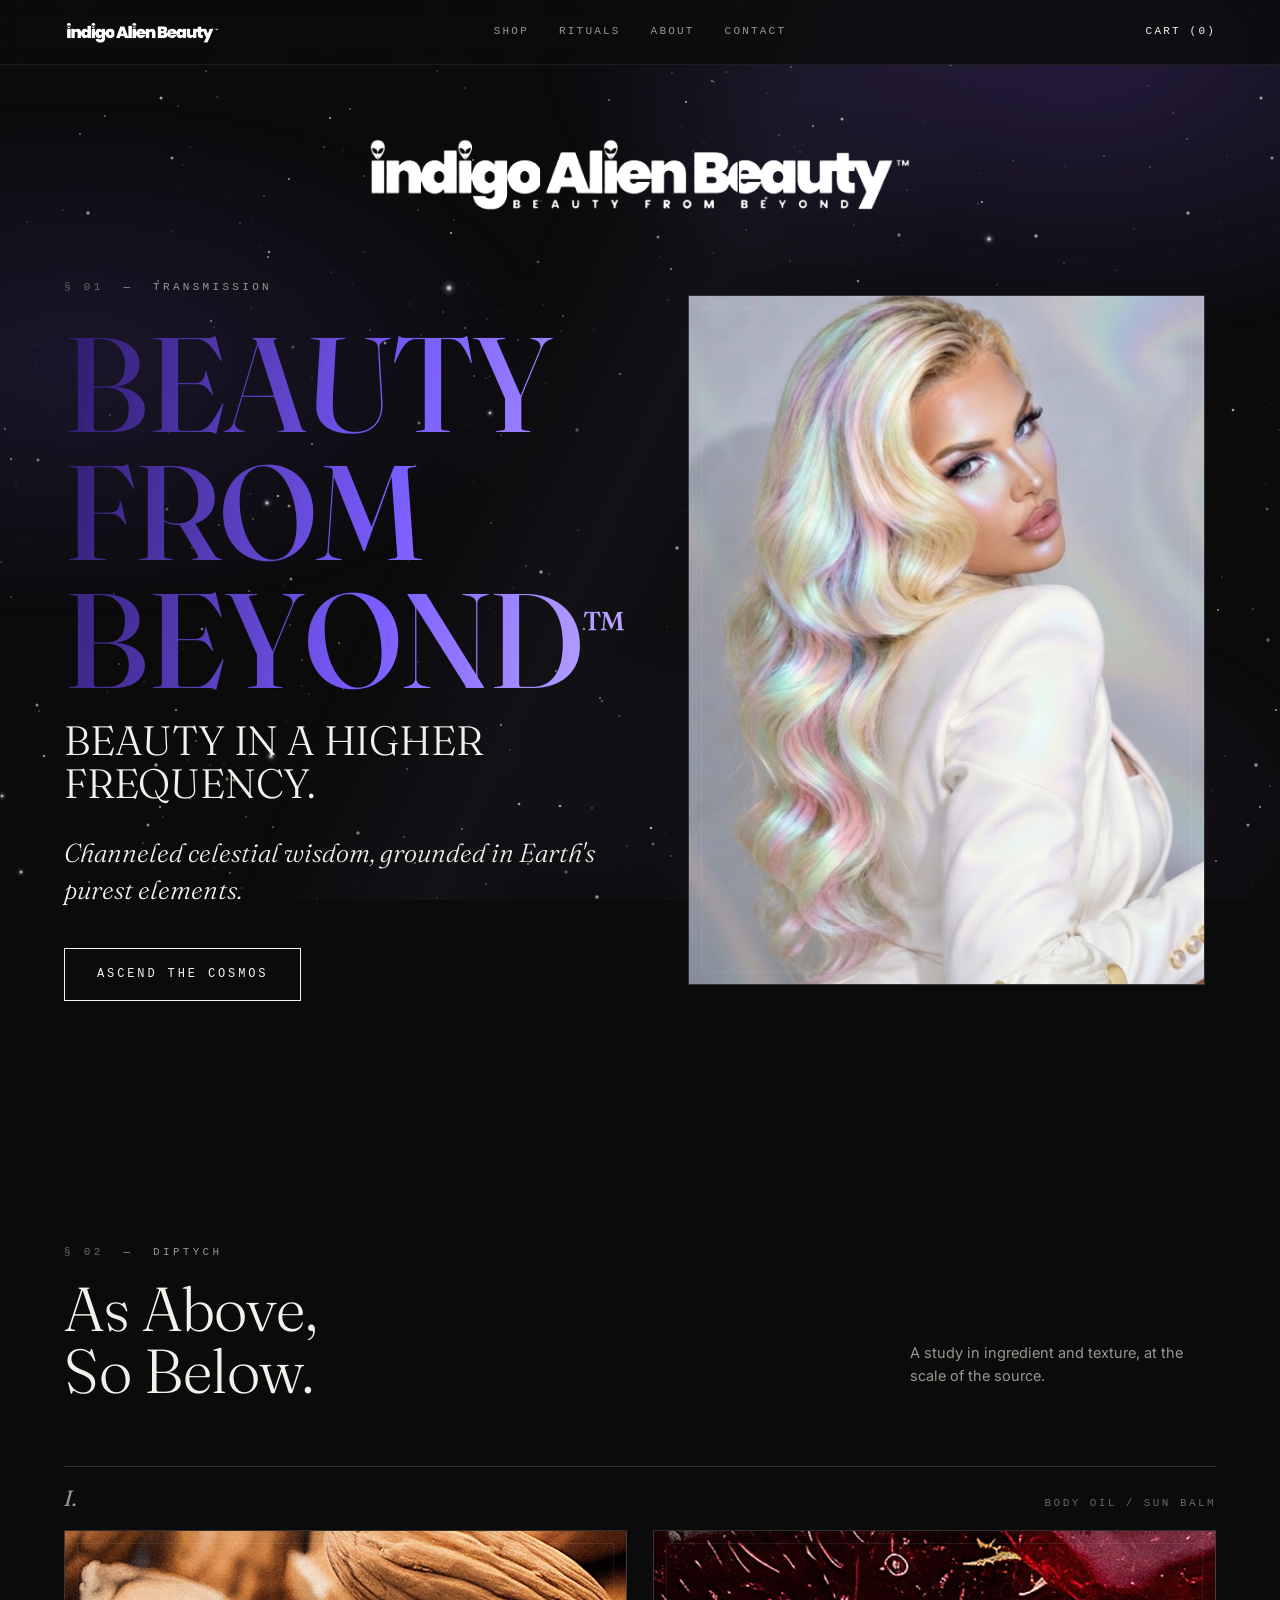
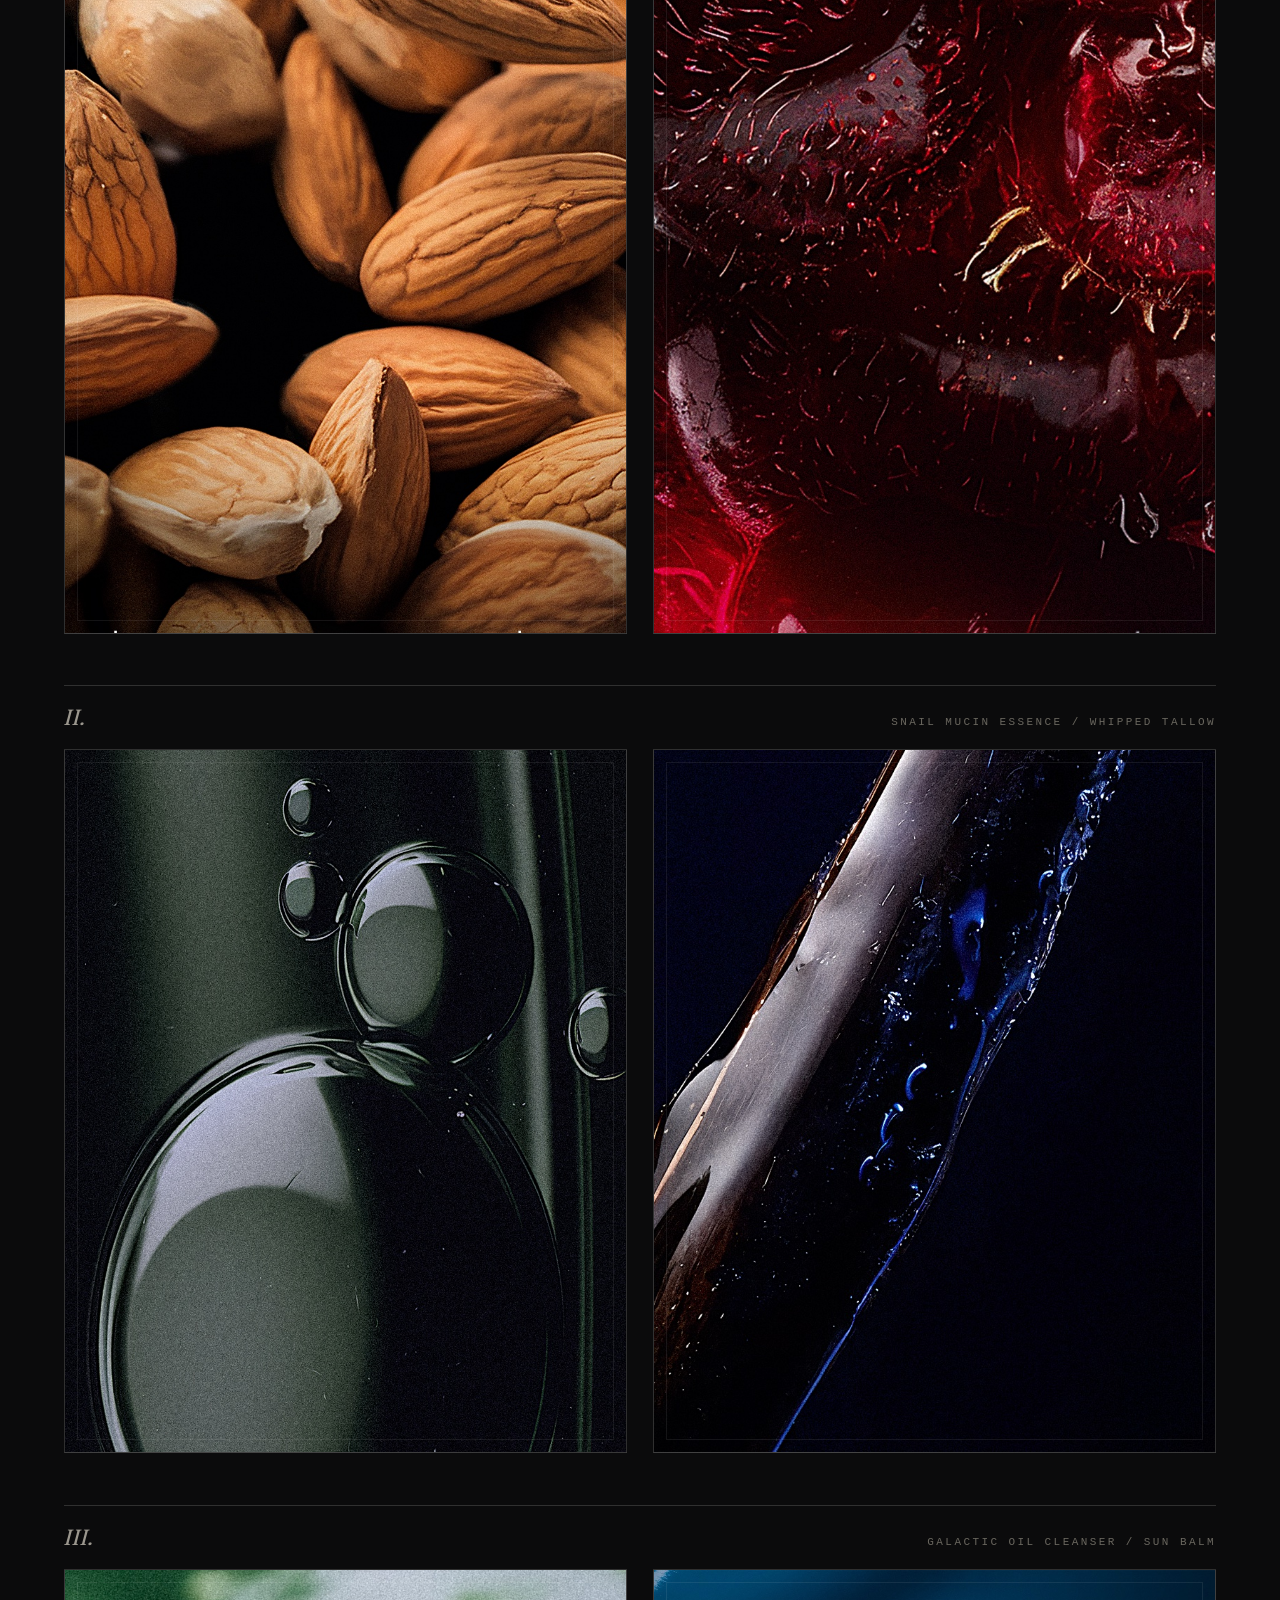
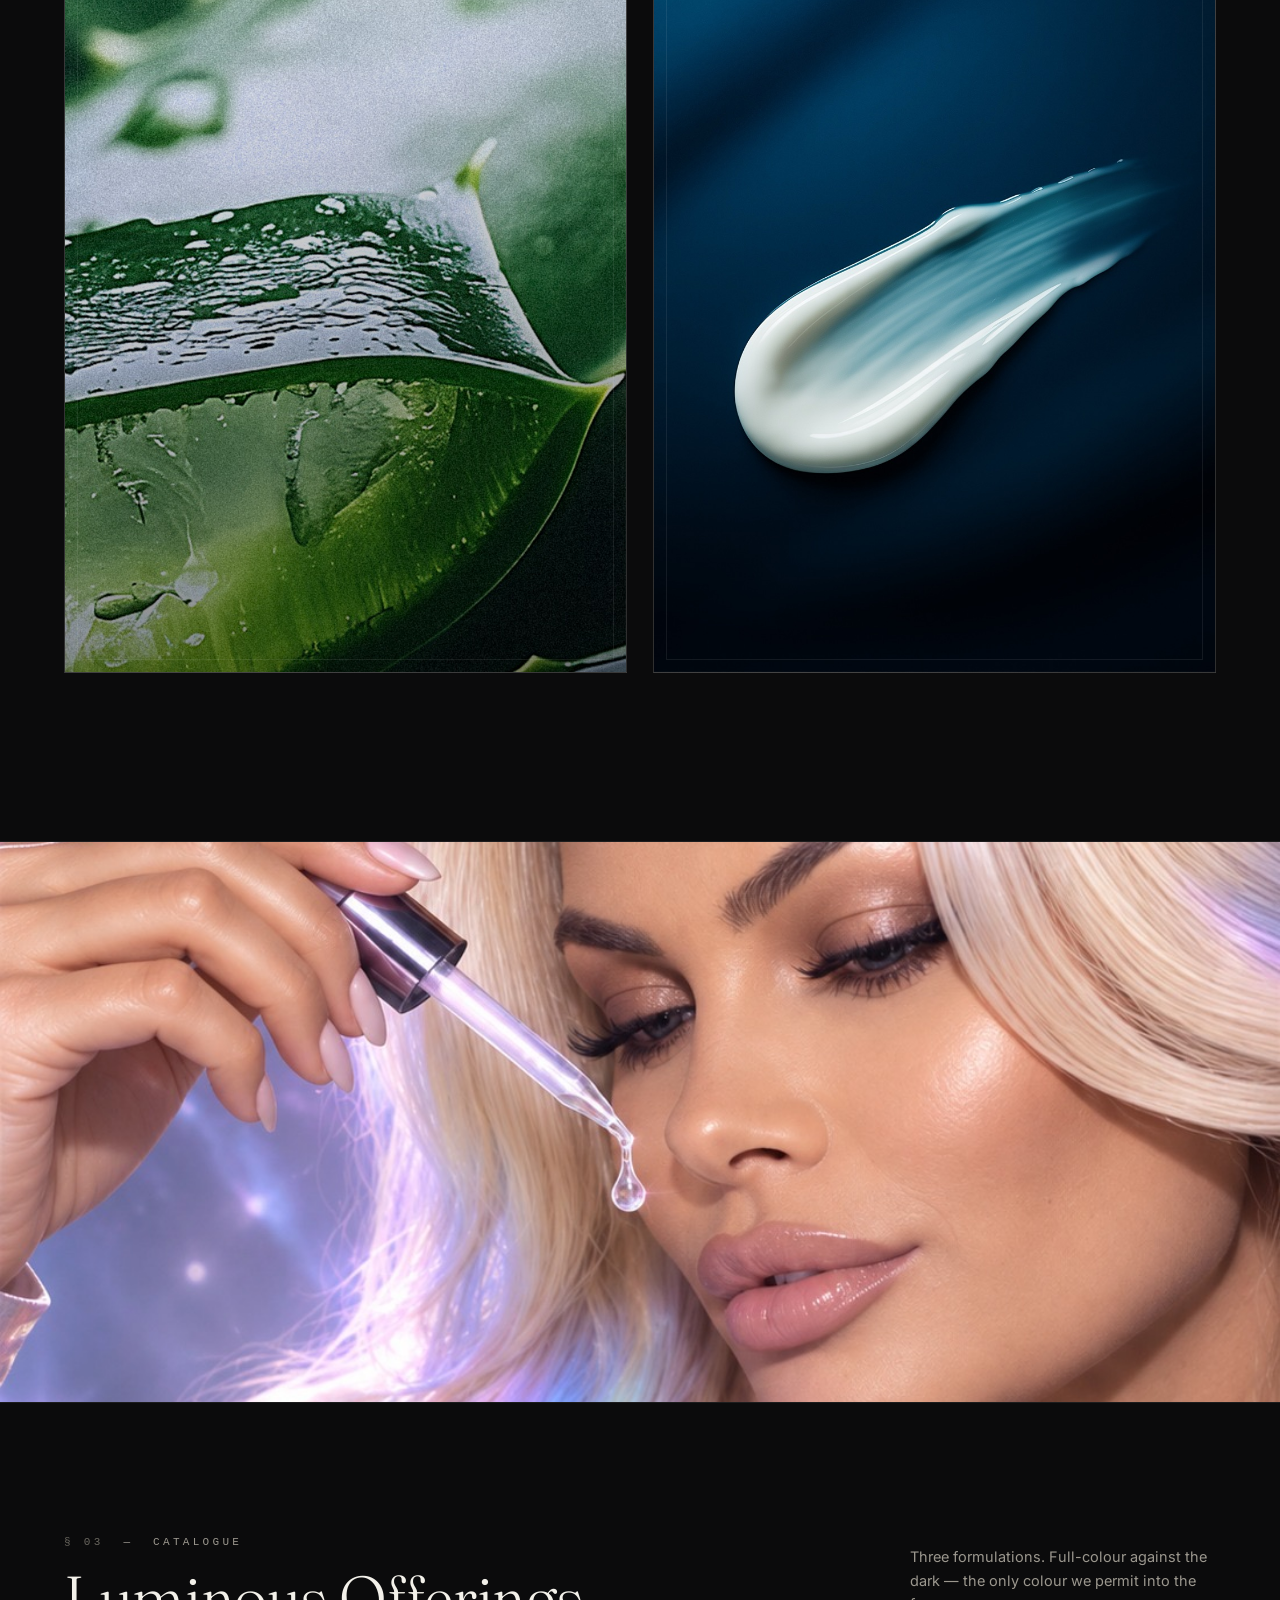
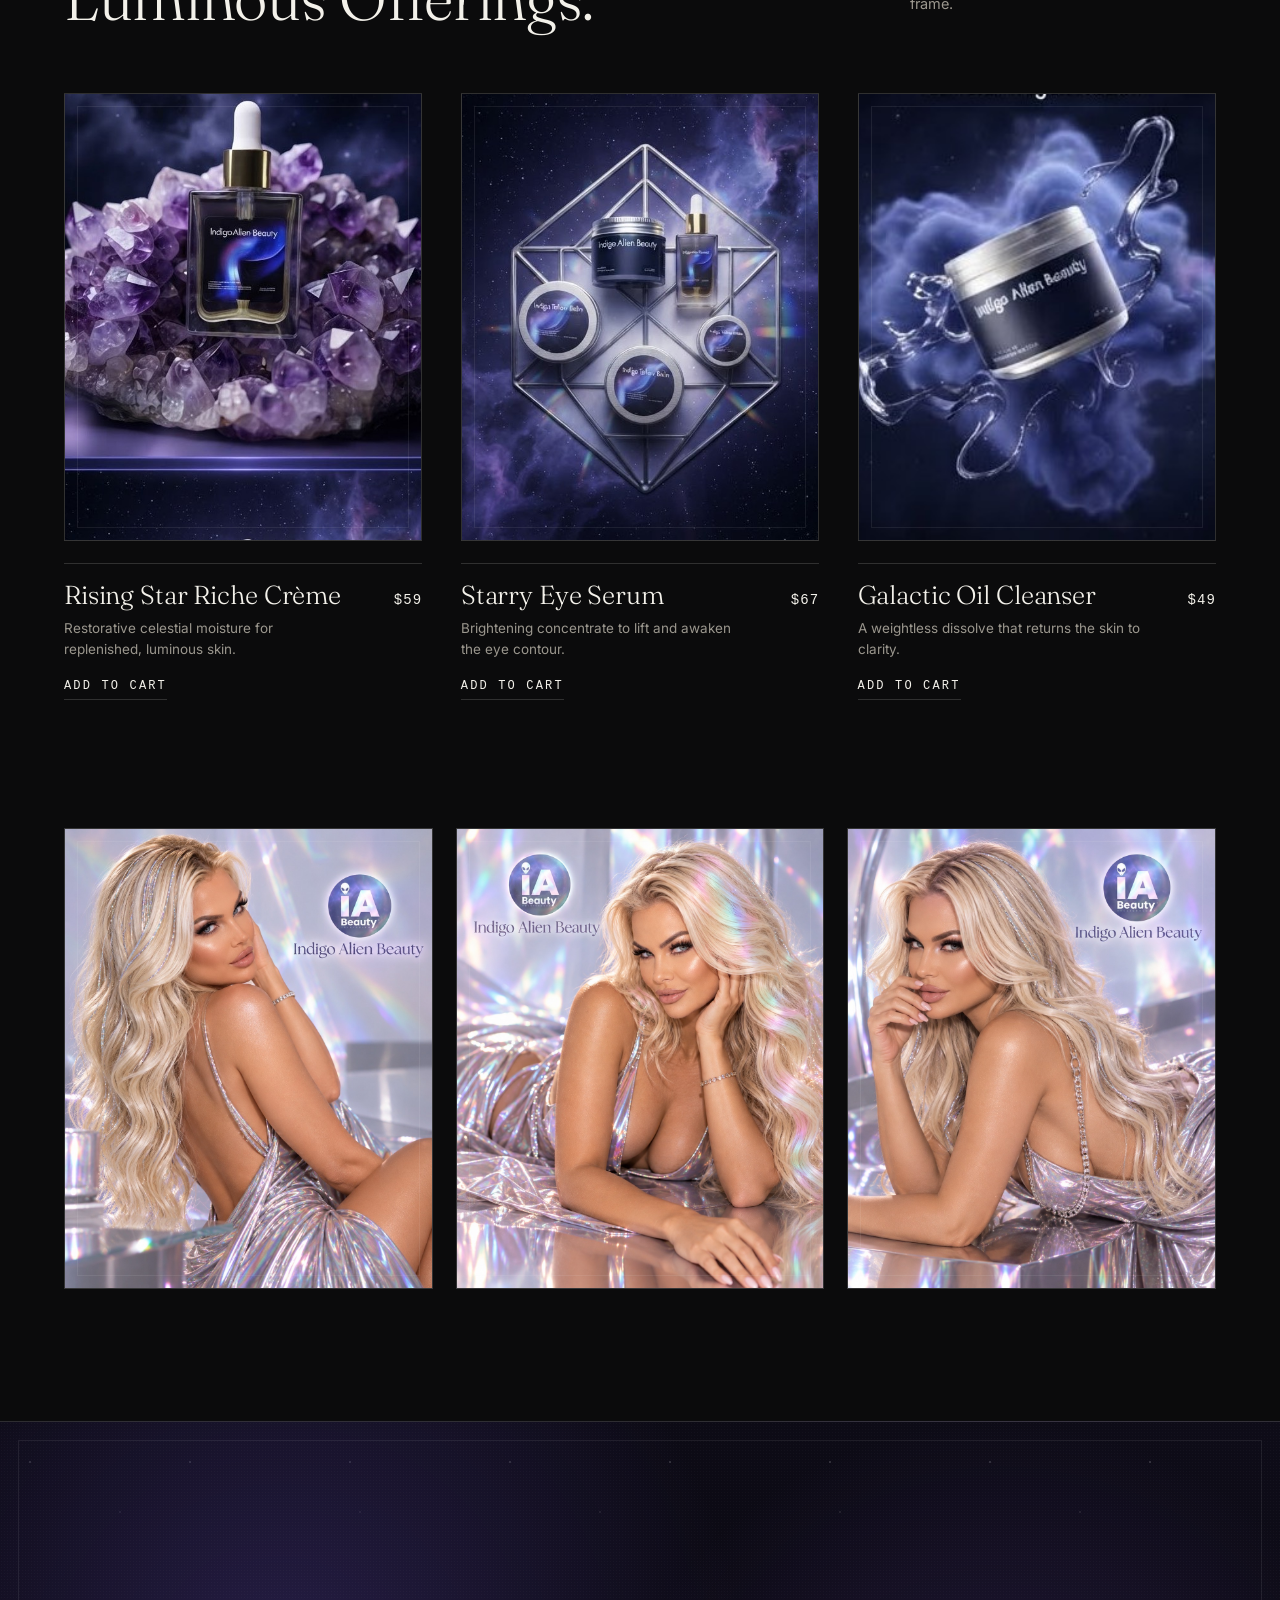
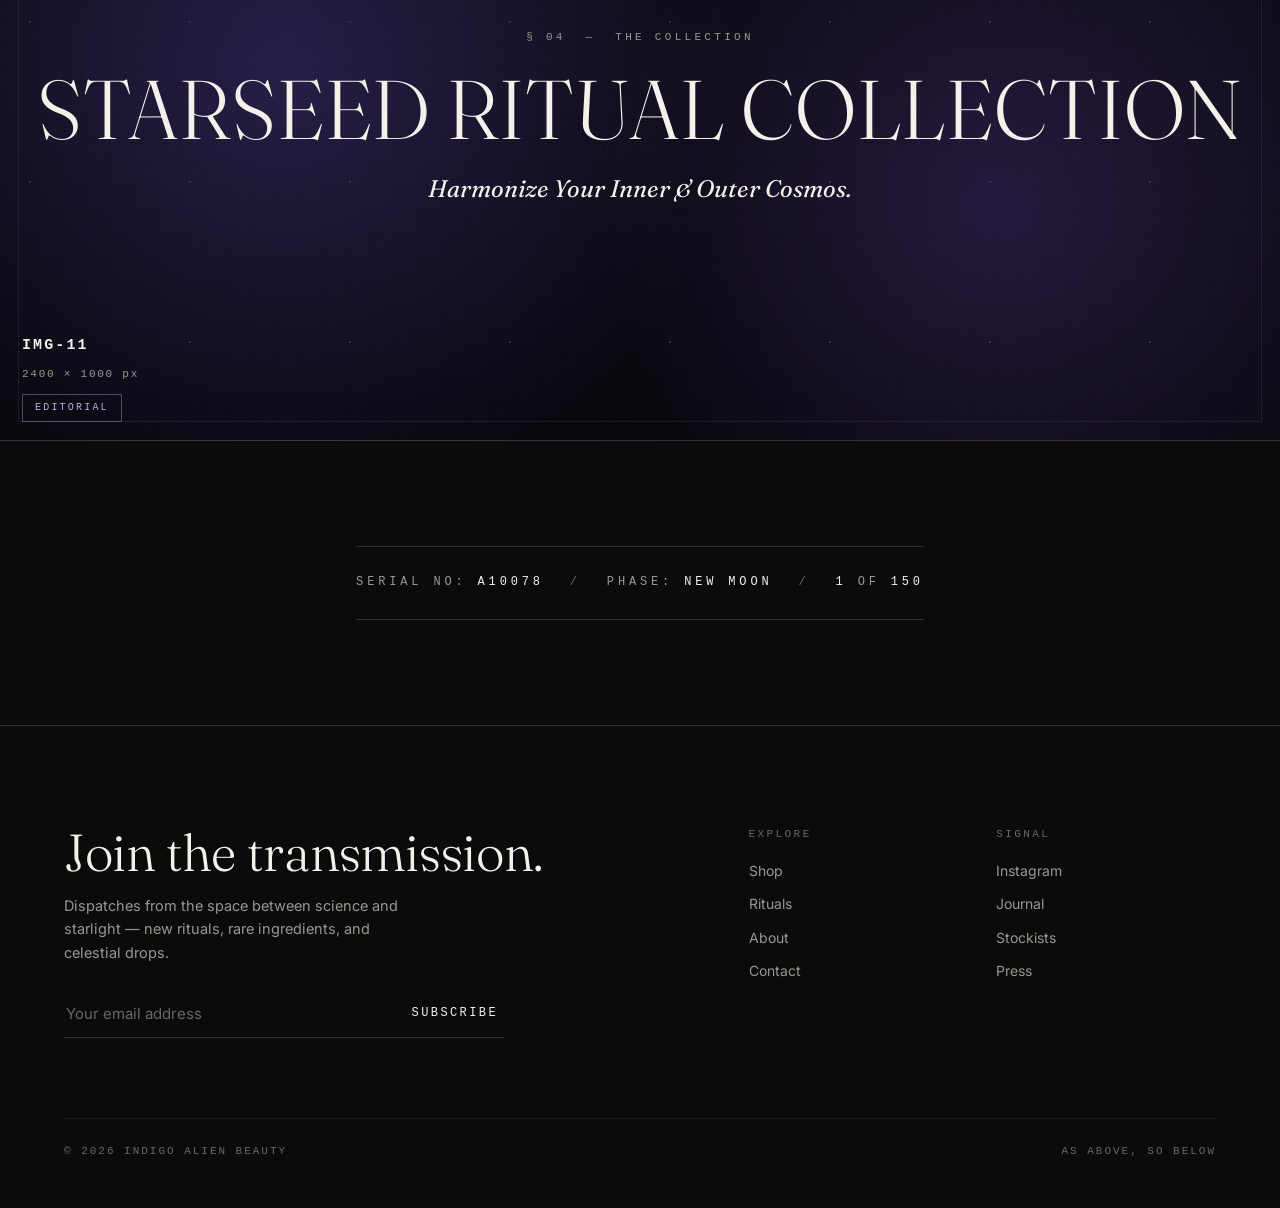
==== indigo-alien-v2/index.html @ 880604a5 "Fill v2 diptych and ritual slots with client Shopify photos - Add web JPEGs derived from the client'" ====
<!DOCTYPE html>
<html lang="en">
<head>
<meta charset="UTF-8">
<meta name="viewport" content="width=device-width, initial-scale=1, viewport-fit=cover">
<title>Indigo Alien Beauty — Beauty from Beyond</title>
<meta name="description" content="Channeled celestial wisdom, grounded in Earth's purest elements. Noir-meets-cosmos skincare from Indigo Alien Beauty.">
<link rel="preconnect" href="https://fonts.googleapis.com">
<link rel="preconnect" href="https://fonts.gstatic.com" crossorigin>
<link href="https://fonts.googleapis.com/css2?family=Fraunces:ital,opsz,wght@0,9..144,300;0,9..144,400;0,9..144,500;1,9..144,300;1,9..144,400&family=Inter:wght@400;500;600&display=swap" rel="stylesheet">
<link rel="stylesheet" href="styles.css?v=20260924a">
<link rel="canonical" href="https://justingossman.github.io/indigo-alien-v2/">
<meta name="theme-color" content="#0b0b0c">
<link rel="icon" href="favicon.svg" type="image/svg+xml">
<link rel="apple-touch-icon" href="apple-touch-icon.png">
<!-- Open Graph -->
<meta property="og:type" content="website">
<meta property="og:site_name" content="Indigo Alien Beauty">
<meta property="og:title" content="Indigo Alien Beauty — Beauty from Beyond">
<meta property="og:description" content="Channeled celestial wisdom, grounded in Earth's purest elements.">
<meta property="og:url" content="https://justingossman.github.io/indigo-alien-v2/">
<meta property="og:image" content="https://justingossman.github.io/indigo-alien-v2/og-image.png">
<meta property="og:image:width" content="1200">
<meta property="og:image:height" content="630">
<meta property="og:image:alt" content="Indigo Alien Beauty — Beauty from Beyond">
<!-- Twitter -->
<meta name="twitter:card" content="summary_large_image">
<meta name="twitter:title" content="Indigo Alien Beauty — Beauty from Beyond">
<meta name="twitter:description" content="Channeled celestial wisdom, grounded in Earth's purest elements.">
<meta name="twitter:image" content="https://justingossman.github.io/indigo-alien-v2/og-image.png">
</head>
<body>

<!-- 1. HEADER -->
<header class="site-head">
  <div class="head-inner">
    <a class="wordmark" href="index.html"><img src="img/brand/ia-logo-wordmark.png" alt="Indigo Alien Beauty" width="1250" height="191"></a>
    <nav class="main-nav">
      <a href="#">Shop</a>
      <a href="rituals.html">Rituals</a>
      <a href="about.html">About</a>
      <a href="contact.html">Contact</a>
    </nav>
    <a class="cart" href="#">Cart (0)</a>
  </div>
</header>

<!-- 2. COVER — brand lockup (client trademark) -->
<section class="wrap cover" aria-label="Indigo Alien Beauty">
  <img class="cover-lockup" src="img/brand/ia-logo-lockup.png" alt="Indigo Alien Beauty — Beauty from Beyond" width="1250" height="191">
</section>

<!-- 3. HERO -->
<section class="wrap hero">
  <div class="hero-copy">
    <p class="kicker"><span class="idx">§ 01</span> &nbsp;— &nbsp;Transmission</p>
    <h1 class="display tagline">Beauty from Beyond<sup class="tm">™</sup></h1>
    <p class="subhead">Beauty in a higher frequency.</p>
    <p class="lead">Channeled celestial wisdom, grounded in Earth's purest elements.</p>
    <a class="btn" href="#">Ascend the Cosmos</a>
  </div>
  <figure class="hero-fig">
    <div class="slot slot--cosmos slot--standin">
      <img class="slot-img" src="img/photos/ia-hero-kourtney.jpg" alt="Kourtney Reppert with the Indigo Alien Beauty tallow crème" width="1154" height="2106" fetchpriority="high">
      <div class="slot-grain"></div>
      <div class="slot-meta">
        <span class="slot-id">IMG-01</span>
        <span class="slot-dim">1200 × 1600 px</span>
        <span class="slot-type">Modeling</span>
      </div>    </div>
  </figure>
</section>

<!-- 4. AS ABOVE, SO BELOW -->
<section class="wrap section">
  <div class="sec-head">
    <div>
      <p class="kicker"><span class="idx">§ 02</span> &nbsp;— &nbsp;Diptych</p>
      <h2 class="display" style="margin-top:16px">As Above,<br>So Below.</h2>
    </div>
    <p class="note">A study in ingredient and texture, at the scale of the source.</p>
  </div>

  <div class="diptych">
    <!-- Pair I -->
    <div>
      <div class="pair-head"><span class="pi">I.</span><span class="pl">Body Oil / Sun Balm</span></div>
      <div class="pair">
        <div class="slot slot--mono slot--standin">
          <img class="slot-img" src="img/photos/shopify/diptych-bodyoil.jpg" alt="Whole almonds, close up" width="944" height="1180" loading="lazy" decoding="async">
        </div>
        <div class="slot slot--mono slot--standin">
          <img class="slot-img" src="img/photos/shopify/diptych-sunbalm.jpg" alt="Red raspberry, macro" width="800" height="1000" loading="lazy" decoding="async">
        </div>
      </div>
    </div>

    <!-- Pair II -->
    <div>
      <div class="pair-head"><span class="pi">II.</span><span class="pl">Snail Mucin Essence / Whipped Tallow</span></div>
      <div class="pair">
        <div class="slot slot--mono slot--standin">
          <img class="slot-img" src="img/photos/shopify/diptych-snailmucin.jpg" alt="Glossy bubbles of snail mucin, macro" width="896" height="1120" loading="lazy" decoding="async">
        </div>
        <div class="slot slot--mono slot--standin">
          <img class="slot-img" src="img/photos/shopify/diptych-tallow.jpg" alt="Vanilla bean, macro" width="800" height="1000" loading="lazy" decoding="async">
        </div>
      </div>
    </div>

    <!-- Pair III -->
    <div>
      <div class="pair-head"><span class="pi">III.</span><span class="pl">Galactic Oil Cleanser / Sun Balm</span></div>
      <div class="pair">
        <div class="slot slot--mono slot--standin">
          <img class="slot-img" src="img/photos/shopify/diptych-cleanser.jpg" alt="Cut aloe leaf with water droplets" width="700" height="875" loading="lazy" decoding="async">
        </div>
        <div class="slot slot--mono slot--standin">
          <img class="slot-img" src="img/photos/shopify/diptych-swatch.jpg" alt="Sun Balm cream swatch on deep blue" width="1000" height="1250" loading="lazy" decoding="async">
        </div>
      </div>
    </div>
  </div>
</section>

<!-- 4b. SERUM BAND — dropper close-up, full width -->
<section class="serum-band" aria-label="Serum application">
  <img src="img/photos/ia-dropper-kourtney.jpg" alt="Serum dropper at Kourtney’s cheek, holographic light" width="1100" height="1430" loading="lazy" decoding="async">
</section>

<!-- 5. LUMINOUS OFFERINGS -->
<section class="wrap section">
  <div class="sec-head">
    <div>
      <p class="kicker"><span class="idx">§ 03</span> &nbsp;— &nbsp;Catalogue</p>
      <h2 class="display" style="margin-top:16px">Luminous Offerings.</h2>
    </div>
    <p class="note">Three formulations. Full-colour against the dark — the only colour we permit into the frame.</p>
  </div>

  <div class="products">
    <article class="product">
      <div class="slot slot--studio slot--standin">
        <img class="slot-img" src="img/standins/standin-img08-product.jpg" alt="" aria-hidden="true">
        <div class="slot-grain"></div>
        <div class="slot-meta">
          <span class="slot-id">IMG-08</span>
          <span class="slot-dim">900 × 1125 px</span>
          <span class="slot-type">Product</span>
        </div>      </div>
      <div class="p-body">
        <div>
          <h3 class="display">Rising Star Riche Crème</h3>
          <p class="p-desc">Restorative celestial moisture for replenished, luminous skin.</p>
        </div>
        <span class="price">$59</span>
      </div>
      <div class="p-foot"><a class="link-underline" href="#">Add to Cart</a></div>
    </article>

    <article class="product">
      <div class="slot slot--studio slot--standin">
        <img class="slot-img" src="img/standins/standin-img09-product.jpg" alt="" aria-hidden="true">
        <div class="slot-grain"></div>
        <div class="slot-meta">
          <span class="slot-id">IMG-09</span>
          <span class="slot-dim">900 × 1125 px</span>
          <span class="slot-type">Product</span>
        </div>      </div>
      <div class="p-body">
        <div>
          <h3 class="display">Starry Eye Serum</h3>
          <p class="p-desc">Brightening concentrate to lift and awaken the eye contour.</p>
        </div>
        <span class="price">$67</span>
      </div>
      <div class="p-foot"><a class="link-underline" href="#">Add to Cart</a></div>
    </article>

    <article class="product">
      <div class="slot slot--studio slot--standin">
        <img class="slot-img" src="img/standins/standin-img10-product.jpg" alt="" aria-hidden="true">
        <div class="slot-grain"></div>
        <div class="slot-meta">
          <span class="slot-id">IMG-10</span>
          <span class="slot-dim">900 × 1125 px</span>
          <span class="slot-type">Product</span>
        </div>      </div>
      <div class="p-body">
        <div>
          <h3 class="display">Galactic Oil Cleanser</h3>
          <p class="p-desc">A weightless dissolve that returns the skin to clarity.</p>
        </div>
        <span class="price">$49</span>
      </div>
      <div class="p-foot"><a class="link-underline" href="#">Add to Cart</a></div>
    </article>
  </div>
</section>

<!-- 5b. LOOKBOOK — holographic campaign strip -->
<section class="wrap section lookbook" aria-label="Campaign lookbook">
  <div class="look-strip">
    <div class="slot look-slot"><img class="slot-img" src="img/photos/ia-look-01.jpg" alt="Kourtney Reppert — holographic campaign, seated" width="1122" height="1402" loading="lazy" decoding="async"></div>
    <div class="slot look-slot"><img class="slot-img" src="img/photos/ia-look-02.jpg" alt="Kourtney Reppert — holographic campaign, reflective set" width="1122" height="1402" loading="lazy" decoding="async"></div>
    <div class="slot look-slot"><img class="slot-img" src="img/photos/ia-look-03.jpg" alt="Kourtney Reppert — holographic campaign, leaning" width="1122" height="1402" loading="lazy" decoding="async"></div>
  </div>
</section>

<!-- 6. STARSEED RITUAL COLLECTION — full-bleed banner -->
<section class="banner">
  <div class="slot slot--cosmos sx-banner">
    <div class="slot-grain"></div>
    <div class="slot-meta">
      <span class="slot-id">IMG-11</span>
      <span class="slot-dim">2400 × 1000 px</span>
      <span class="slot-type">Editorial</span>
    </div>
  </div>
  <div class="banner-copy">
    <p class="kicker">§ 04 &nbsp;— &nbsp;The Collection</p>
    <h2 class="display">Starseed Ritual Collection</h2>
    <p class="sub">Harmonize Your Inner &amp; Outer Cosmos.</p>
  </div>
</section>

<!-- 7. LIMITED-RUN DETAIL BLOCK -->
<section class="wrap detail">
  <p class="line">
    <span>Serial No: <b>A10078</b></span>
    <span><i>/</i></span>
    <span>Phase: <b>New Moon</b></span>
    <span><i>/</i></span>
    <span><b>1</b> of <b>150</b></span>
  </p>
</section>

<!-- 8. FOOTER + NEWSLETTER -->
<footer class="site-foot">
  <div class="wrap">
    <div class="foot-top">
      <div class="news">
        <h2 class="display">Join the transmission.</h2>
        <p>Dispatches from the space between science and starlight — new rituals, rare ingredients, and celestial drops.</p>
        <form onsubmit="return false;">
          <input type="email" placeholder="Your email address" aria-label="Your email address">
          <button type="submit">Subscribe</button>
        </form>
      </div>
      <div class="foot-nav">
        <div class="foot-col">
          <h4>Explore</h4>
          <a href="#">Shop</a>
          <a href="rituals.html">Rituals</a>
          <a href="about.html">About</a>
          <a href="contact.html">Contact</a>
        </div>
        <div class="foot-col">
          <h4>Signal</h4>
          <a href="#">Instagram</a>
          <a href="#">Journal</a>
          <a href="contact.html">Stockists</a>
          <a href="contact.html">Press</a>
        </div>
      </div>
    </div>
    <div class="foot-bottom">
      <span>© 2026 Indigo Alien Beauty</span>
      <span>As Above, So Below</span>
    </div>
  </div>
</footer>

</body>
</html>
---- indigo-alien-v2/styles.css ----
/* ============================================================================
   INDIGO ALIEN BEAUTY — "noir meets cosmos"
   A black-and-white editorial frame holding full-colour cosmic imagery.
   Restrained, gallery-like. No glow, no holographic fills, no blanket shadows.
   The page background carries a sparse, static star field (see STAR FIELD).
   ============================================================================ */

:root{
  --bg:      #0b0b0c;   /* near-black gallery wall */
  --bg-2:    #101012;   /* faint panel lift */
  --ink:     #f3f1ea;   /* bone white */
  --muted:   #9b978e;   /* grey type */
  --faint:   #6a675f;
  --line:    rgba(243,241,234,0.16);  /* hairline rule */
  --line-2:  rgba(243,241,234,0.08);  /* softer hairline */
  --indigo:  #3d2f72;   /* the single accent hue — only ever inside image slots */

  /* hero tagline gradient — swap these when Kourtney's logo file arrives */
  --bfb-grad-1: #2E1A6B;   /* deep indigo */
  --bfb-grad-2: #7B5CFF;   /* violet */
  --bfb-grad-3: #C9B8FF;   /* lavender */

  --serif: 'Fraunces', Georgia, 'Times New Roman', serif;
  --sans:  'Inter', system-ui, -apple-system, 'Helvetica Neue', Arial, sans-serif;
  --mono:  ui-monospace, 'SFMono-Regular', 'SF Mono', Menlo, Consolas, monospace;

  --pad: clamp(22px, 5vw, 64px);
  box-sizing:border-box;
}
*{ box-sizing:border-box; }
html,body{ margin:0; padding:0; background:var(--bg); color:var(--ink); }
body{
  font-family:var(--sans); font-size:16px; line-height:1.6;
  -webkit-font-smoothing:antialiased; text-rendering:optimizeLegibility;
  overflow-x:hidden;
  position:relative; z-index:0;          /* stacking context for the star layers */
}

/* ============================================================================
   STAR FIELD — page background only
   Two fixed layers behind every section: soft nebula washes in the brand indigo
   plus a dense far field (static), and a nearer field with a few luminous
   lavender-haloed stars that breathes very slowly. Pure CSS + two small SVG tiles,
   opacity-only animation (GPU composited — costs nothing on a phone), frozen
   under prefers-reduced-motion. Image slots have opaque backgrounds, so stars
   only ever show in the black between them.
   ============================================================================ */
body::before, body::after{
  content:""; position:fixed; inset:0; z-index:-1; pointer-events:none;
  background-repeat:repeat;
}
body::before{
  /* nebula washes in the brand indigo/violet (top-right, left, bottom-right), a faint
     diagonal band, then the dense far star field */
  background-image:
    radial-gradient(60% 46% at 84% 6%,  rgba(96,66,168,0.30), rgba(96,66,168,0) 70%),
    radial-gradient(52% 40% at 6% 40%,  rgba(61,47,114,0.30), rgba(61,47,114,0) 72%),
    radial-gradient(48% 36% at 72% 90%, rgba(122,84,166,0.16), rgba(122,84,166,0) 70%),
    linear-gradient(115deg, rgba(150,130,210,0) 38%, rgba(150,130,210,0.055) 50%, rgba(150,130,210,0) 62%),
    url("img/bg/stars-far.svg");
  background-size:100% 100%,100% 100%,100% 100%,100% 100%,1400px 2000px;
  background-repeat:no-repeat,no-repeat,no-repeat,no-repeat,repeat;
  opacity:1;
}
body::after{
  background-image:url("img/bg/stars-near.svg");
  background-size:1100px 1500px; background-position:37% 61%;
  opacity:0.75;
  animation:stars-breathe 12s ease-in-out infinite alternate;
}
@keyframes stars-breathe{ from{ opacity:0.45; } to{ opacity:1; } }
@media (prefers-reduced-motion:reduce){
  body::after{ animation:none; opacity:0.75; }
}
a{ color:inherit; text-decoration:none; }
img{ display:block; max-width:100%; }

/* ---- layout ------------------------------------------------------------- */
.wrap{ width:100%; max-width:1320px; margin:0 auto; padding:0 var(--pad); }
.rule{ height:1px; background:var(--line); border:0; margin:0; }
.section{ padding-top:clamp(70px,10vw,140px); padding-bottom:clamp(70px,10vw,140px); }  /* top/bottom only so .wrap keeps its side padding */

/* ---- type helpers ------------------------------------------------------- */
.kicker{
  font-family:var(--mono); font-size:11px; letter-spacing:0.30em;
  text-transform:uppercase; color:var(--muted); margin:0;
}
.kicker .idx{ color:var(--faint); }
h1,h2,h3,h4{ font-family:var(--serif); font-weight:300; margin:0; letter-spacing:0; }
.display{
  font-family:var(--serif); font-weight:300; line-height:0.98;
  letter-spacing:-0.005em;
}
.lead{
  font-family:var(--serif); font-style:italic; font-weight:300;
  font-size:clamp(18px,2.3vw,26px); line-height:1.4; color:var(--ink);
}
.smallcaps{
  font-family:var(--mono); text-transform:uppercase; letter-spacing:0.24em;
  font-size:12px; color:var(--muted);
}

/* section header shared */
.sec-head{ display:flex; align-items:flex-end; justify-content:space-between;
  gap:28px; flex-wrap:wrap; margin-bottom:clamp(32px,5vw,64px); }
.sec-head h2{ font-size:clamp(30px,5vw,62px); line-height:1.0; }
.sec-head .note{ max-width:34ch; color:var(--muted); font-size:14.5px; }

/* ---- buttons ------------------------------------------------------------ */
.btn{
  display:inline-block; border:1px solid var(--ink); color:var(--ink);
  background:transparent; padding:16px 32px;
  font-family:var(--mono); font-size:12px; letter-spacing:0.24em;
  text-transform:uppercase; cursor:pointer;
  transition:background .35s ease, color .35s ease;
}
.btn:hover{ background:var(--ink); color:var(--bg); }
.link-underline{
  font-family:var(--mono); font-size:12px; letter-spacing:0.18em;
  text-transform:uppercase; color:var(--ink);
  padding-bottom:3px; border-bottom:1px solid var(--line);
  transition:border-color .3s ease;
}
.link-underline:hover{ border-color:var(--ink); }

/* ============================================================================
   HEADER / NAV
   ============================================================================ */
.site-head{
  position:sticky; top:0; z-index:40;
  background:rgba(11,11,12,0.82);
  -webkit-backdrop-filter:blur(10px); backdrop-filter:blur(10px);
  border-bottom:1px solid var(--line-2);
}
.head-inner{
  display:grid; grid-template-columns:1fr auto 1fr; align-items:center;
  gap:20px; padding:20px var(--pad);
}
.wordmark{
  font-family:var(--serif); font-weight:400; font-size:20px;
  letter-spacing:0.14em; text-transform:uppercase; white-space:nowrap;
  justify-self:start;
}
.wordmark span{ display:block; font-family:var(--mono); font-size:8px;
  letter-spacing:0.34em; color:var(--faint); margin-top:3px; }
.wordmark img{ display:block; height:24px; width:auto; }   /* client trademark wordmark */
.main-nav{ display:flex; gap:30px; justify-self:center; }
.main-nav a{
  font-family:var(--mono); font-size:11px; letter-spacing:0.20em;
  text-transform:uppercase; color:var(--muted); transition:color .25s ease;
}
.main-nav a:hover, .main-nav a[aria-current="page"]{ color:var(--ink); }
.cart{ justify-self:end; font-family:var(--mono); font-size:11px;
  letter-spacing:0.20em; text-transform:uppercase; color:var(--ink); white-space:nowrap; }
@media (max-width:820px){
  .wordmark img{ height:20px; }
  .head-inner{ grid-template-columns:1fr auto; row-gap:16px; }
  .main-nav{ grid-column:1 / -1; justify-self:center; flex-wrap:wrap;
    gap:20px; justify-content:center; }
}

/* ============================================================================
   IMAGE PLACEHOLDER SLOTS  (labeled catalog frames)
   ============================================================================ */
.slot{
  position:relative; width:100%; min-width:0;
  display:flex; align-items:center; justify-content:center;
  background:var(--bg-2);
  border:1px solid var(--line);
  overflow:hidden;
}
/* thin inner mat frame — a line, not a shadow */
.slot::after{
  content:""; position:absolute; inset:12px; border:1px solid var(--line-2);
  pointer-events:none;
}
/* faint tonal grain so empty frames don't read as dead flat */
.slot-grain{
  position:absolute; inset:0; pointer-events:none; opacity:0.5;
  background-image:radial-gradient(rgba(255,255,255,0.05) 0.5px, transparent 0.6px);
  background-size:3px 3px;
}
.slot-meta{ position:relative; z-index:2; text-align:center; padding:20px; }
.slot-id{
  display:block; font-family:var(--mono); font-size:15px; letter-spacing:0.14em;
  color:var(--ink); font-weight:600;
}
.slot-dim{ display:block; font-family:var(--mono); font-size:11px;
  letter-spacing:0.16em; color:var(--muted); margin-top:8px; }
.slot-type{
  display:inline-block; margin-top:14px; padding:5px 12px;
  font-family:var(--mono); font-size:10px; letter-spacing:0.22em;
  text-transform:uppercase; color:var(--muted);
  border:1px solid var(--line);
}
.slot-note{ display:block; margin-top:14px; font-family:var(--serif);
  font-style:italic; font-size:15px; color:var(--muted); }

/* monochrome subject — the diptych band */
.slot--mono{
  background:
    radial-gradient(120% 90% at 25% 15%, rgba(255,255,255,0.10) 0%, transparent 50%),
    linear-gradient(200deg,#151517 0%,#0a0a0b 78%);
}
/* full-colour cosmic subject — a single restrained indigo wash, no rainbow */
.slot--cosmos{
  background:
    radial-gradient(90% 80% at 78% 22%, rgba(61,47,114,0.34) 0%, transparent 58%),
    linear-gradient(200deg,#131317 0%,#0a0a0b 80%);
}
.slot--cosmos .slot-type{ color:#b7abe0; border-color:rgba(183,171,224,0.4); }
/* product studio — neutral vignette */
.slot--studio{
  background:
    radial-gradient(70% 70% at 50% 42%, rgba(255,255,255,0.07) 0%, transparent 62%),
    linear-gradient(200deg,#141416 0%,#0a0a0b 82%);
}

/* ============================================================================
   HERO
   ============================================================================ */
.hero{ display:grid; grid-template-columns:1.02fr 0.98fr; gap:clamp(30px,5vw,72px);
  align-items:center; padding-top:clamp(56px,8vw,110px); padding-bottom:clamp(60px,9vw,120px); }
  /* ^ top/bottom only — the old shorthand wiped out .wrap's side padding and the hero ran edge to edge */
.hero-copy{ max-width:600px; }
.hero h1{ font-size:clamp(40px,9vw,116px); line-height:0.94;
  text-transform:uppercase; letter-spacing:-0.01em; margin:26px 0 0; }
.hero .lead{ max-width:44ch; margin:30px 0 40px; }
.hero-fig{ width:100%; margin:0; }   /* <figure> default 40px side margins were pushing the photo off-screen on phones */
.hero-fig .slot{ aspect-ratio:3/4; }
.hero-fig .slot-img{ object-position:50% 18%; }     /* face leads on the 3:4 desktop frame */
@media (max-width:860px){
  .hero{ grid-template-columns:minmax(0,1fr); }
  .hero-copy{ min-width:0; }
  .hero-fig{ order:-1; min-width:0; }
  /* phones: the full campaign frame — face and jar both in shot, nothing cropped */
  .hero-fig .slot{ aspect-ratio:1154/2106; max-height:82vh; }
  .hero-fig .slot-img{ object-position:50% 50%; }
}

/* ============================================================================
   COVER — the client's brand lockup as a masthead above the hero (index only)
   ============================================================================ */
.cover{ display:flex; justify-content:center; padding-top:clamp(34px,5vw,64px); }
.cover-lockup{ width:min(560px,86%); height:auto; }
.cover + .hero{ padding-top:clamp(36px,5vw,72px); }

/* ============================================================================
   DIPTYCH — "As Above, So Below"
   ============================================================================ */
.diptych{ display:flex; flex-direction:column; gap:clamp(28px,4vw,56px); }
.pair{ display:grid; grid-template-columns:minmax(0,1fr) minmax(0,1fr); gap:clamp(14px,2vw,26px);
  align-items:stretch; }
.pair .slot{ aspect-ratio:4/5; }
.pair-head{ display:flex; align-items:baseline; justify-content:space-between;
  gap:16px; border-top:1px solid var(--line); padding-top:14px; margin-bottom:14px; }
.pair-head .pi{ font-family:var(--serif); font-style:italic; font-size:22px; color:var(--muted); }
.pair-head .pl{ font-family:var(--mono); font-size:11px; letter-spacing:0.22em;
  text-transform:uppercase; color:var(--faint); }
@media (max-width:640px){ .pair{ grid-template-columns:1fr; gap:14px; } }

/* ============================================================================
   PRODUCTS — "Luminous Offerings"
   ============================================================================ */
.products{ display:grid; grid-template-columns:repeat(3,minmax(0,1fr)); gap:clamp(20px,3vw,42px); }
.product .slot{ aspect-ratio:4/5; }
.product .p-body{ display:flex; align-items:baseline; justify-content:space-between;
  gap:16px; margin-top:22px; border-top:1px solid var(--line); padding-top:18px; }
.product h3{ font-size:26px; line-height:1.05; }
.product .p-desc{ color:var(--muted); font-size:13.5px; margin:8px 0 0; max-width:32ch; }
.product .price{ font-family:var(--mono); font-size:14px; letter-spacing:0.08em; color:var(--ink); }
.product .p-foot{ display:flex; align-items:center; justify-content:space-between;
  margin-top:16px; }
@media (max-width:820px){ .products{ grid-template-columns:1fr; max-width:460px; margin:0 auto; } }

/* ============================================================================
   FULL-BLEED BANNER — "Starseed Ritual Collection"
   ============================================================================ */
.banner{ position:relative; }
.banner .slot{ aspect-ratio:auto; min-height:clamp(360px,52vw,620px); border-left:0; border-right:0; }
.banner .slot::after{ inset:18px; }
/* IMG-11 scrim — the product-render stand-in is brighter than the old indigo
   texture; darken the mid-band where the copy sits (::after is taken by the
   mat frame). Above the image + grain (z1), below the copy (z3). */
.banner .slot--standin::before{
  content:""; position:absolute; inset:0; z-index:1; pointer-events:none;
  background:linear-gradient(180deg,
    rgba(0,0,0,0.40) 0%,
    rgba(0,0,0,0.70) 38%,
    rgba(0,0,0,0.70) 62%,
    rgba(0,0,0,0.40) 100%);
}
.banner-copy{ position:absolute; inset:0; z-index:3; display:flex; flex-direction:column;
  align-items:center; justify-content:center; text-align:center; padding:30px; }
.banner-copy .kicker{ margin-bottom:22px; }
.banner-copy h2{ font-size:clamp(34px,6.5vw,88px); line-height:0.98;
  text-transform:uppercase; letter-spacing:0.01em; }
.banner-copy .sub{ font-family:var(--serif); font-style:italic; font-size:clamp(16px,2.4vw,24px);
  color:var(--ink); margin-top:20px; }
/* keep the banner meta chip out of the way, lower-left */
.banner .slot-meta{ position:absolute; left:22px; bottom:18px; text-align:left; padding:0; z-index:2; }
.banner .slot-meta .slot-type{ margin-top:10px; }

/* ============================================================================
   LIMITED-RUN DETAIL BLOCK
   ============================================================================ */
.detail{ text-align:center; padding-top:clamp(46px,7vw,90px); padding-bottom:clamp(46px,7vw,90px); }
.detail .line{ display:inline-flex; flex-wrap:wrap; gap:10px 26px; justify-content:center;
  align-items:center; padding:26px 0; border-top:1px solid var(--line);
  border-bottom:1px solid var(--line); }
.detail .line span{ font-family:var(--mono); font-size:12px; letter-spacing:0.32em;
  text-transform:uppercase; color:var(--muted); }
.detail .line b{ color:var(--ink); font-weight:400; }
.detail .line i{ color:var(--faint); font-style:normal; }

/* ============================================================================
   FOOTER + NEWSLETTER
   ============================================================================ */
.site-foot{ border-top:1px solid var(--line); padding:clamp(56px,8vw,100px) 0 48px; }
.foot-top{ display:grid; grid-template-columns:1.3fr 1fr; gap:clamp(36px,6vw,80px);
  align-items:start; }
.news h2{ font-size:clamp(28px,4.5vw,52px); line-height:1.0; }
.news p{ color:var(--muted); max-width:40ch; margin:16px 0 26px; font-size:14.5px; }
.news form{ display:flex; gap:0; max-width:440px; border-bottom:1px solid var(--line); }
.news input{ flex:1; background:transparent; border:0; color:var(--ink);
  font-family:var(--sans); font-size:15px; padding:14px 2px; }
.news input::placeholder{ color:var(--faint); }
.news input:focus{ outline:0; }
.news button{ background:transparent; border:0; color:var(--ink); cursor:pointer;
  font-family:var(--mono); font-size:12px; letter-spacing:0.20em; text-transform:uppercase;
  padding:0 6px; }
.news button:hover{ color:var(--muted); }
.foot-nav{ display:grid; grid-template-columns:1fr 1fr; gap:28px; }
.foot-col h4{ font-family:var(--mono); font-weight:400; font-size:11px; letter-spacing:0.22em;
  text-transform:uppercase; color:var(--faint); margin:0 0 16px; }
.foot-col a{ display:block; font-size:14px; color:var(--muted); margin-bottom:11px;
  transition:color .25s ease; }
.foot-col a:hover{ color:var(--ink); }
.foot-bottom{ display:flex; align-items:center; justify-content:space-between;
  flex-wrap:wrap; gap:14px; margin-top:clamp(46px,7vw,80px); padding-top:24px;
  border-top:1px solid var(--line-2); }
.foot-bottom span{ font-family:var(--mono); font-size:11px; letter-spacing:0.18em;
  text-transform:uppercase; color:var(--faint); }
@media (max-width:760px){
  .foot-top{ grid-template-columns:1fr; }
}

/* ============================================================================
   INTERIOR PAGE HERO (rituals / about / contact)
   ============================================================================ */
.page-hero{ padding-top:clamp(70px,10vw,130px); padding-bottom:clamp(30px,5vw,60px); }
.page-hero h1{ font-size:clamp(46px,10vw,120px); line-height:0.94;
  text-transform:uppercase; letter-spacing:-0.01em; margin:22px 0 0; }
.page-hero .lead{ max-width:46ch; margin-top:28px; }

/* generic two-up editorial rows */
.row2{ display:grid; grid-template-columns:minmax(0,1fr) minmax(0,1fr); gap:clamp(24px,4vw,60px);
  align-items:center; padding:clamp(40px,6vw,90px) 0; }
.row2.flip .row2-copy{ order:2; }
.row2 .slot{ aspect-ratio:4/5; }
.row2-copy h2{ font-size:clamp(28px,4vw,48px); line-height:1.03; }
.row2-copy p{ color:var(--muted); margin:18px 0 0; max-width:44ch; }
.row2-copy .kicker{ margin-bottom:18px; }
@media (max-width:800px){
  .row2{ grid-template-columns:1fr; }
  .row2.flip .row2-copy{ order:0; }
}

/* founder row (about) — portrait at 3:4, first-person statement */
.row2 .slot--founder{ aspect-ratio:3/4; }
.founder .row2-copy .statement{
  font-family:var(--serif); font-style:italic; font-weight:300;
  font-size:clamp(18px,1.7vw,22px); line-height:1.45; color:var(--ink);
}
.founder .row2-copy .sig{
  font-family:var(--mono); font-style:normal; font-size:11px; letter-spacing:0.22em;
  text-transform:uppercase; color:var(--faint); margin-top:28px;
}

/* steps list (rituals) */
.steps{ display:grid; grid-template-columns:repeat(3,minmax(0,1fr)); gap:clamp(20px,3vw,40px); }
.step .slot{ aspect-ratio:3/4; }
.step .s-no{ font-family:var(--serif); font-style:italic; font-size:22px; color:var(--muted);
  margin-top:20px; }
.step h3{ font-size:23px; margin:6px 0 8px; }
.step p{ color:var(--muted); font-size:14px; margin:0; }
@media (max-width:820px){ .steps{ grid-template-columns:1fr; max-width:440px; margin:0 auto; } }

/* contact */
.contact-grid{ display:grid; grid-template-columns:minmax(0,1fr) minmax(0,1fr); gap:clamp(30px,5vw,70px);
  align-items:start; padding-bottom:clamp(50px,8vw,100px); }
.contact-form label{ display:block; font-family:var(--mono); font-size:11px;
  letter-spacing:0.20em; text-transform:uppercase; color:var(--muted); margin:24px 0 8px; }
.contact-form input, .contact-form textarea{
  width:100%; background:transparent; border:0; border-bottom:1px solid var(--line);
  color:var(--ink); font-family:var(--sans); font-size:15px; padding:12px 2px; }
.contact-form input:focus, .contact-form textarea:focus{ outline:0; border-color:var(--ink); }
.contact-form textarea{ resize:vertical; min-height:110px; }
.contact-form .btn{ margin-top:34px; }
.contact-info dt{ font-family:var(--mono); font-size:11px; letter-spacing:0.20em;
  text-transform:uppercase; color:var(--faint); margin-top:26px; }
.contact-info dd{ margin:8px 0 0; font-family:var(--serif); font-size:20px; color:var(--ink); }
@media (max-width:800px){ .contact-grid{ grid-template-columns:1fr; } }

/* ============================================================================
   HYBRID FILL — no slot reads empty
   EDITORIAL slots: CSS-only cosmic/macro textures (no external images).
   B&W diptych + ingredient stay strictly monochrome; the four colour cosmic
   slots carry a restrained indigo undertone. Each slot is distinct; the six
   diptych textures are built in mirrored pairs so each pair reads as a pair.
   `.slot.sx-*` (0,2,0) intentionally overrides `.slot--mono/--cosmos` (0,1,0).
   ============================================================================ */

/* — Pair I · Neuron / Galaxy filament (branching web, mirrored corners) — */
.slot.sx-neuron{
  background-color:#0a0a0b;
  background-image:
    radial-gradient(closest-side at 30% 28%, rgba(255,255,255,0.30), rgba(255,255,255,0.05) 45%, transparent 72%),
    repeating-conic-gradient(from 12deg at 30% 28%, rgba(255,255,255,0.05) 0deg 1.6deg, transparent 1.6deg 8deg),
    radial-gradient(1px 1px at 18px 30px, rgba(255,255,255,0.35), transparent),
    radial-gradient(1px 1px at 70px 90px, rgba(255,255,255,0.22), transparent),
    linear-gradient(200deg,#161618,#0a0a0b 80%);
  background-size:auto,auto,120px 120px,170px 170px,auto;
}
.slot.sx-galaxy{
  background-color:#0a0a0b;
  background-image:
    radial-gradient(closest-side at 70% 72%, rgba(255,255,255,0.30), rgba(255,255,255,0.05) 45%, transparent 72%),
    repeating-conic-gradient(from 12deg at 70% 72%, rgba(255,255,255,0.05) 0deg 1.6deg, transparent 1.6deg 8deg),
    radial-gradient(1px 1px at 40px 20px, rgba(255,255,255,0.30), transparent),
    radial-gradient(1px 1px at 90px 80px, rgba(255,255,255,0.20), transparent),
    linear-gradient(200deg,#151517,#0a0a0b 80%);
  background-size:auto,auto,140px 140px,190px 190px,auto;
}

/* — Pair II · Iris / Nebula (radial burst from centre) — */
.slot.sx-iris{
  background-color:#0a0a0b;
  background-image:
    radial-gradient(circle at 50% 50%, #050506 7%, transparent 8%),
    repeating-conic-gradient(from 0deg at 50% 50%, rgba(255,255,255,0.12) 0deg 1.2deg, transparent 1.2deg 4.2deg),
    radial-gradient(circle at 50% 50%, transparent 52%, rgba(255,255,255,0.12) 60%, transparent 66%),
    radial-gradient(circle at 50% 50%, rgba(255,255,255,0.10), transparent 55%),
    linear-gradient(200deg,#141416,#0a0a0b 85%);
}
.slot.sx-nebula{
  background-color:#0a0a0b;
  background-image:
    radial-gradient(40% 32% at 46% 44%, rgba(255,255,255,0.22), transparent 70%),
    radial-gradient(55% 45% at 56% 58%, rgba(255,255,255,0.12), transparent 72%),
    radial-gradient(1px 1px at 30px 40px, rgba(255,255,255,0.32), transparent),
    radial-gradient(1px 1px at 96px 110px, rgba(255,255,255,0.20), transparent),
    linear-gradient(200deg,#141416,#0a0a0b 85%);
  background-size:auto,auto,150px 150px,210px 210px,auto;
}

/* — Pair III · Tree roots / Blood vessels (vertical branching, mirrored) — */
.slot.sx-roots{
  background-color:#0a0a0b;
  background-image:
    linear-gradient(180deg, rgba(255,255,255,0.16), transparent 55%),
    repeating-linear-gradient(200deg, rgba(255,255,255,0.06) 0 1px, transparent 1px 20px),
    repeating-linear-gradient(158deg, rgba(255,255,255,0.05) 0 1px, transparent 1px 26px),
    linear-gradient(200deg,#151517,#0a0a0b 82%);
}
.slot.sx-vessels{
  background-color:#0a0a0b;
  background-image:
    linear-gradient(0deg, rgba(255,255,255,0.15), transparent 55%),
    repeating-linear-gradient(160deg, rgba(255,255,255,0.06) 0 1px, transparent 1px 20px),
    repeating-linear-gradient(202deg, rgba(255,255,255,0.05) 0 1px, transparent 1px 26px),
    linear-gradient(200deg,#151517,#0a0a0b 82%);
}

/* — IMG-17 · Ingredient origin (B&W crystalline macro) — */
.slot.sx-ingredient{
  background-color:#0a0a0b;
  background-image:
    repeating-conic-gradient(from 30deg at 38% 42%, rgba(255,255,255,0.08) 0deg 8deg, rgba(0,0,0,0) 8deg 22deg),
    radial-gradient(closest-side at 62% 60%, rgba(255,255,255,0.16), transparent 70%),
    linear-gradient(200deg,#151517,#0a0a0b 82%);
}

/* — Colour cosmic slots (restrained indigo undertone) — */
.slot.sx-banner{
  background-color:#0a0a0e;
  background-image:
    radial-gradient(60% 120% at 22% 40%, rgba(61,47,114,0.55), transparent 60%),
    radial-gradient(50% 100% at 78% 62%, rgba(90,60,150,0.32), transparent 62%),
    radial-gradient(1px 1px at 30px 40px, rgba(255,255,255,0.5), transparent),
    radial-gradient(1px 1px at 120px 90px, rgba(255,255,255,0.28), transparent),
    linear-gradient(200deg,#0e0c18,#08070d 85%);
  background-size:auto,auto,160px 160px,240px 240px,auto;
}
.slot.sx-ritual{
  background-color:#0a0a0e;
  background-image:
    radial-gradient(70% 110% at 12% 50%, rgba(70,52,128,0.5), transparent 62%),
    radial-gradient(40% 60% at 70% 30%, rgba(120,90,190,0.22), transparent 65%),
    radial-gradient(1px 1px at 50px 60px, rgba(255,255,255,0.4), transparent),
    linear-gradient(200deg,#0e0c18,#08070d 85%);
  background-size:auto,auto,200px 200px,auto;
}
.slot.sx-belief{
  background-color:#0a0a0e;
  background-image:
    radial-gradient(60% 80% at 66% 44%, rgba(74,54,132,0.5), transparent 62%),
    radial-gradient(40% 55% at 30% 66%, rgba(120,90,190,0.20), transparent 66%),
    radial-gradient(1px 1px at 40px 70px, rgba(255,255,255,0.4), transparent),
    linear-gradient(200deg,#0e0c18,#08070d 85%);
  background-size:auto,auto,220px 220px,auto;
}
.slot.sx-contact{
  background-color:#0a0a0e;
  background-image:
    radial-gradient(90% 60% at 50% 22%, rgba(74,54,132,0.5), transparent 60%),
    radial-gradient(70% 50% at 50% 82%, rgba(60,44,110,0.3), transparent 66%),
    radial-gradient(1px 1px at 60px 50px, rgba(255,255,255,0.4), transparent),
    linear-gradient(200deg,#0e0c18,#08070d 85%);
  background-size:auto,auto,200px 200px,auto;
}

/* ============================================================================
   STAND-IN slots — PRODUCT & MODELING hold full-colour temporary stand-in
   images until licensed originals land. No overlay; provenance and swap
   status are tracked in PLACEHOLDERS.md only.
   ============================================================================ */
.slot--standin{ isolation:isolate; }
.slot--standin .slot-meta{ display:none; }          /* the image is the content */
.slot-img{
  position:absolute; inset:0; width:100%; height:100%; object-fit:cover; z-index:0;
}
.slot--standin .slot-grain{ display:none; }          /* grain off — full-quality image */

/* ============================================================================
   HERO TAGLINE — "Beauty from Beyond"™
   Iridescent indigo text fill (deep indigo / violet / lavender — colors live
   in :root as --bfb-grad-1/2/3) with a very slow shimmer. Falls back to solid
   ink where background-clip:text is unsupported; static gradient under
   prefers-reduced-motion.
   ============================================================================ */
.hero h1.tagline{
  font-size:clamp(46px,10.5vw,138px); font-weight:500; line-height:0.95;
  margin:24px 0 0;
}
@supports ((-webkit-background-clip:text) or (background-clip:text)){
  .hero h1.tagline{
    background:linear-gradient(100deg,var(--bfb-grad-1) 0%,var(--bfb-grad-2) 28%,var(--bfb-grad-3) 52%,var(--bfb-grad-2) 76%,var(--bfb-grad-1) 100%);
    background-size:220% 100%; background-position:0 0;
    -webkit-background-clip:text; background-clip:text;
    -webkit-text-fill-color:transparent; color:transparent;
    animation:bfb-shimmer 22s linear infinite;
  }
}
@keyframes bfb-shimmer{ to{ background-position:220% 0; } }
@media (prefers-reduced-motion:reduce){
  .hero h1.tagline{ animation:none; }
}
.tagline .tm{ font-size:0.32em; vertical-align:super; font-weight:400; line-height:1; }
/* former headline, demoted to subheadline */
.hero .subhead{
  font-family:var(--serif); font-weight:300;
  font-size:clamp(22px,3.2vw,42px); line-height:1.05;
  text-transform:uppercase; letter-spacing:-0.005em;
  color:var(--ink); margin:16px 0 0;
}

/* ============================================================================
   CLIENT CAMPAIGN PHOTOS — about header figure, serum band, lookbook strip
   Mobile-first. Every frame has an explicit aspect-ratio and every <img> has
   width/height attributes, so nothing shifts on load. Faces never cropped:
   mobile frames use each photo's natural ratio.
   ============================================================================ */
/* About header figure — natural ratio, centred plate */
.about-fig{ padding-bottom:clamp(20px,3vw,40px); }
.about-fig .slot{ aspect-ratio:1122/1402; max-width:680px; margin:0 auto; }

/* Serum band — natural ratio on mobile (zero crop); wide editorial band on desktop,
   positioned high so the face stays fully in frame */
.serum-band{ border-top:1px solid var(--line-2); border-bottom:1px solid var(--line-2);
  margin-top:clamp(20px,4vw,40px); }
.serum-band img{ display:block; width:100%; height:auto;
  aspect-ratio:1100/1430; object-fit:cover; }
@media (min-width:861px){
  .serum-band img{ aspect-ratio:16/7; object-position:50% 18%; }
}

/* Lookbook strip — swipeable snap strip on mobile, three-up row on desktop */
.lookbook{ padding-top:0; }
.look-strip{ display:flex; gap:clamp(12px,1.8vw,26px); overflow-x:auto;
  scroll-snap-type:x mandatory; -webkit-overflow-scrolling:touch;
  scrollbar-width:none; padding-bottom:4px; }
.look-strip::-webkit-scrollbar{ display:none; }
.look-slot{ flex:0 0 78%; scroll-snap-align:center; aspect-ratio:4/5; }
@media (min-width:861px){
  .look-strip{ overflow-x:visible; }
  .look-slot{ flex:1; }
}
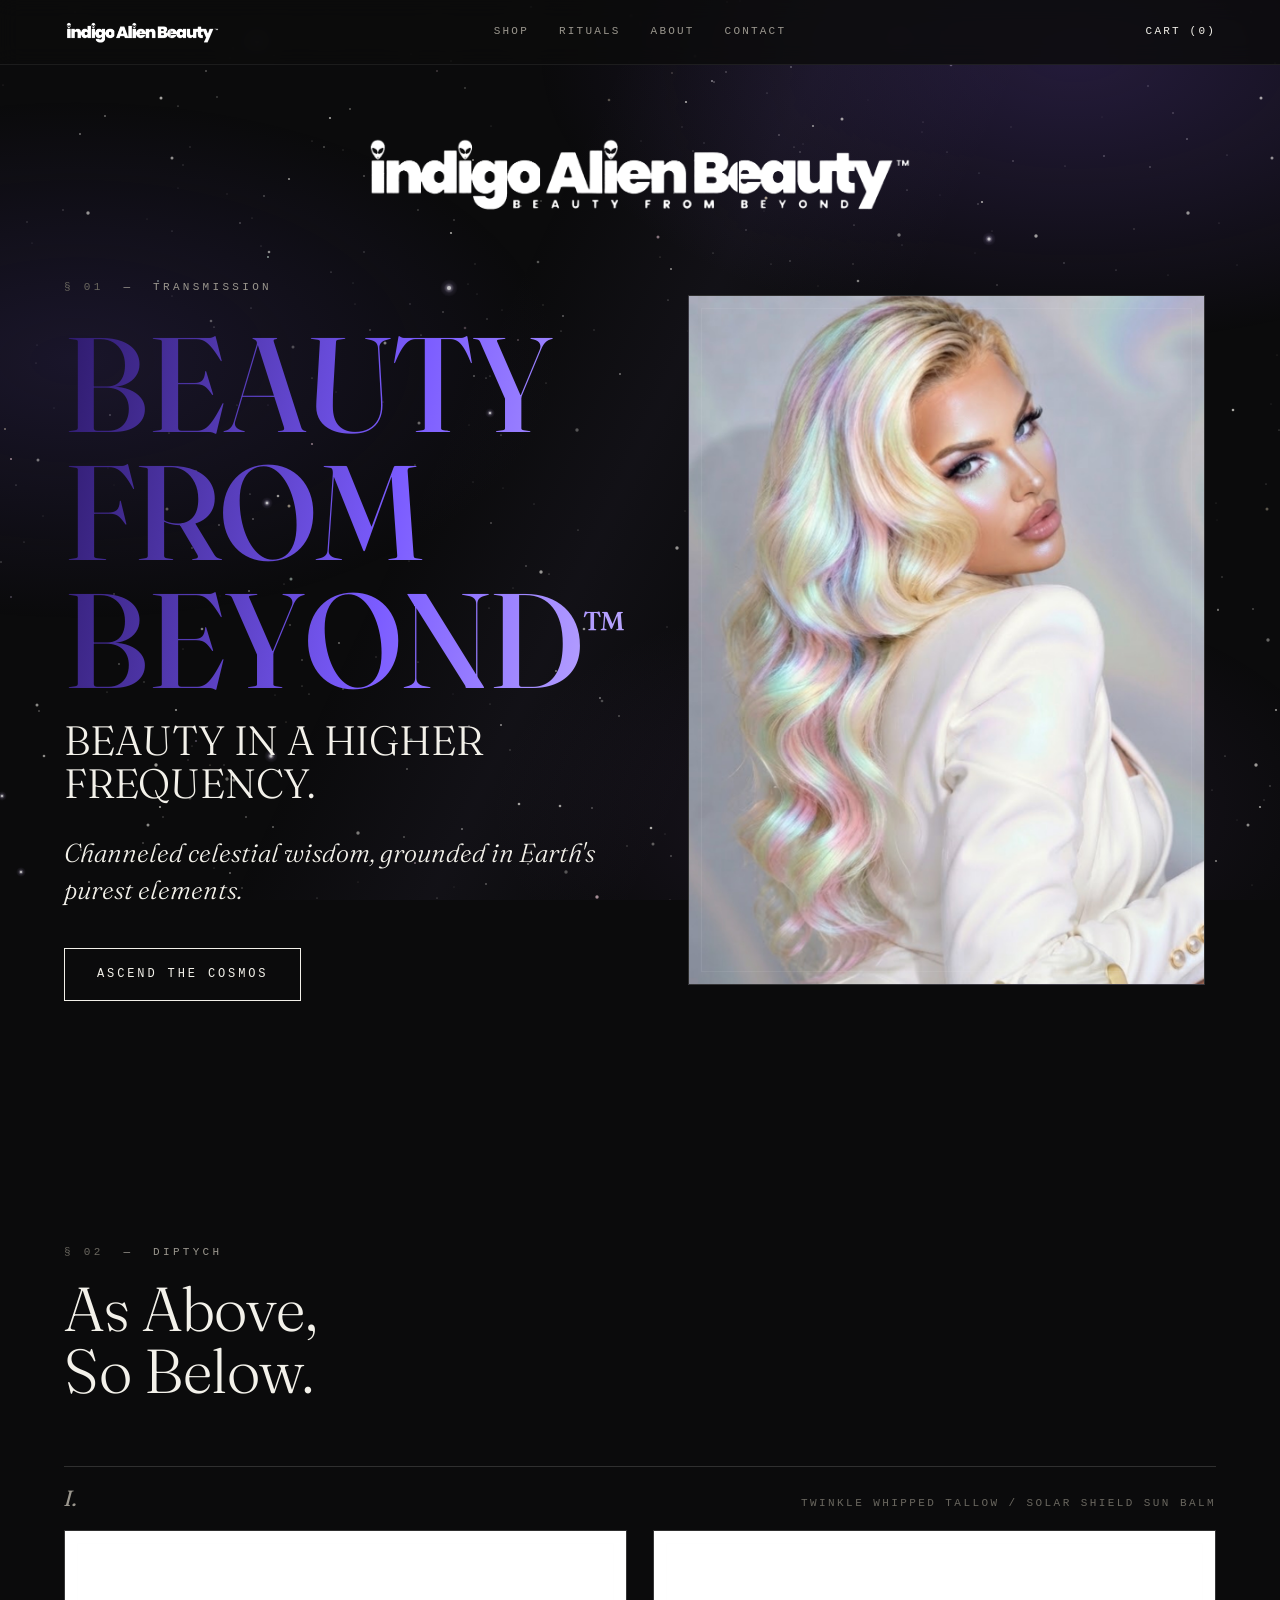
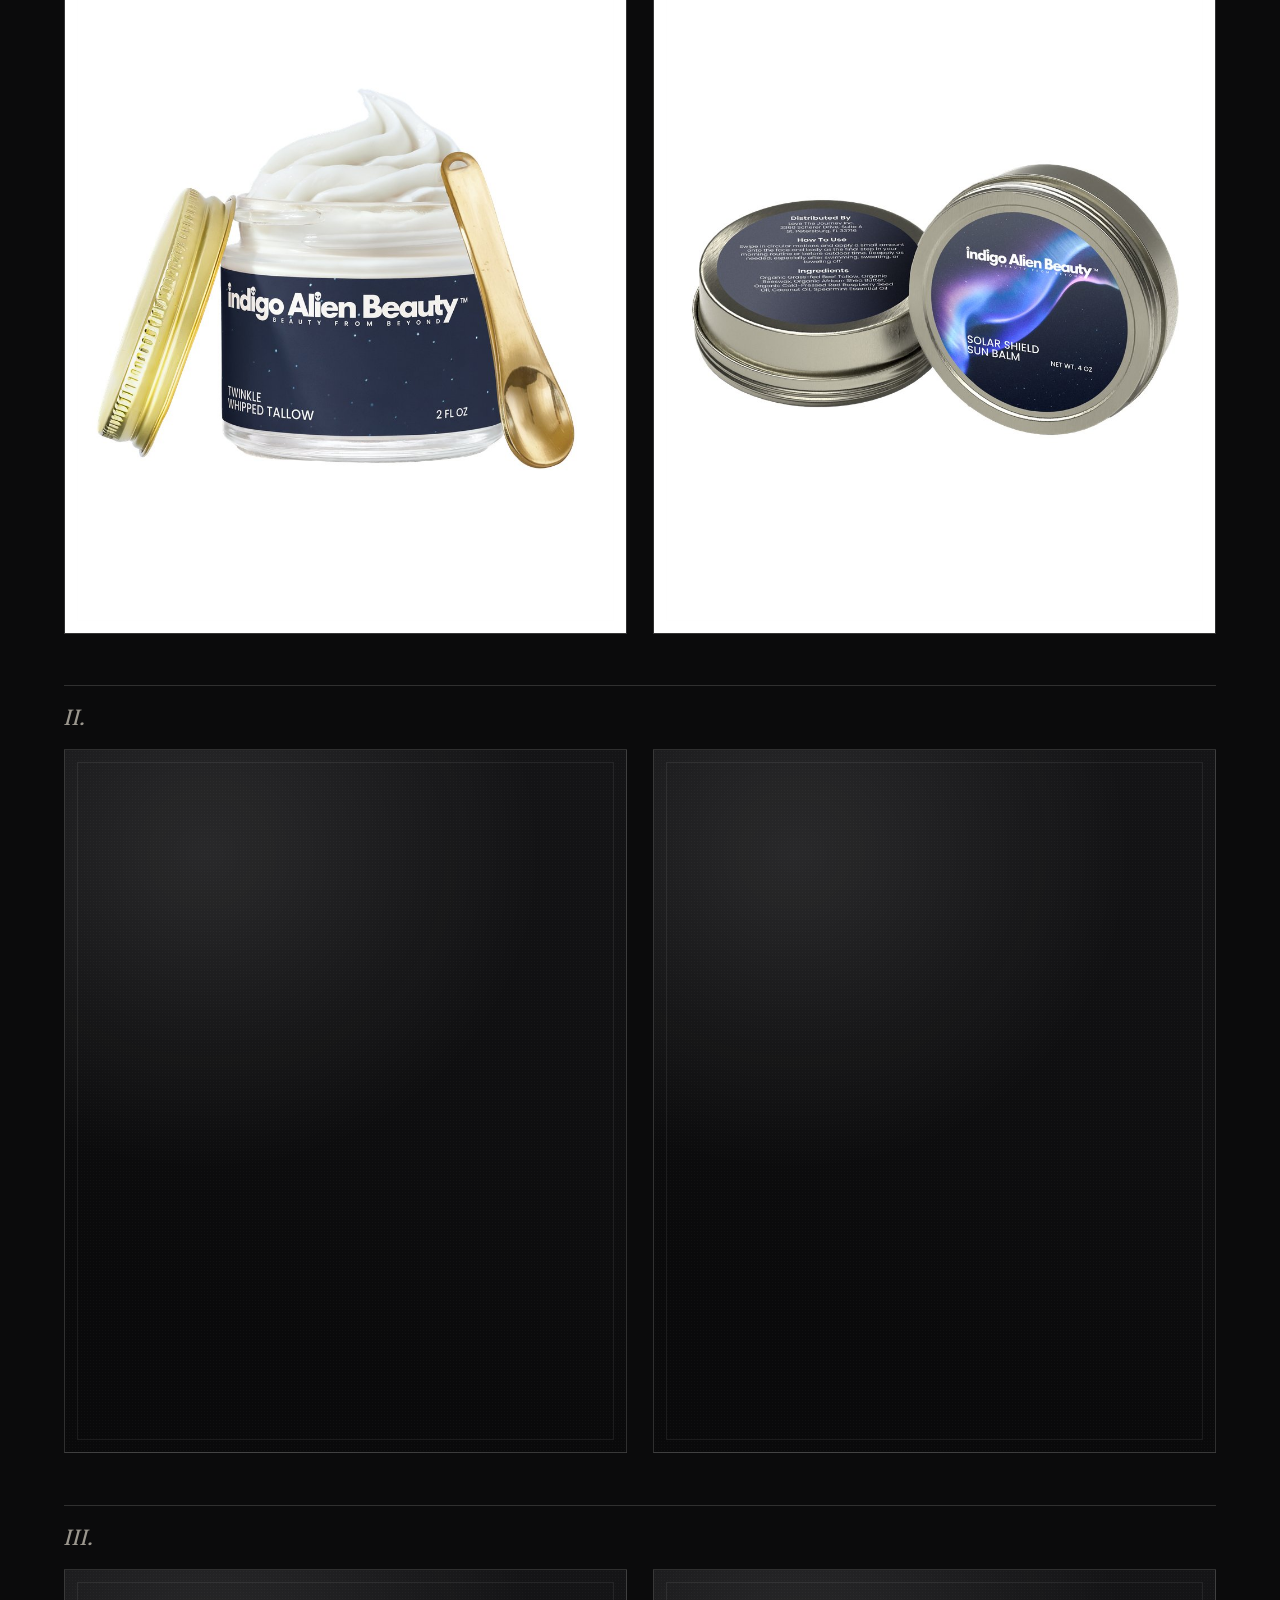
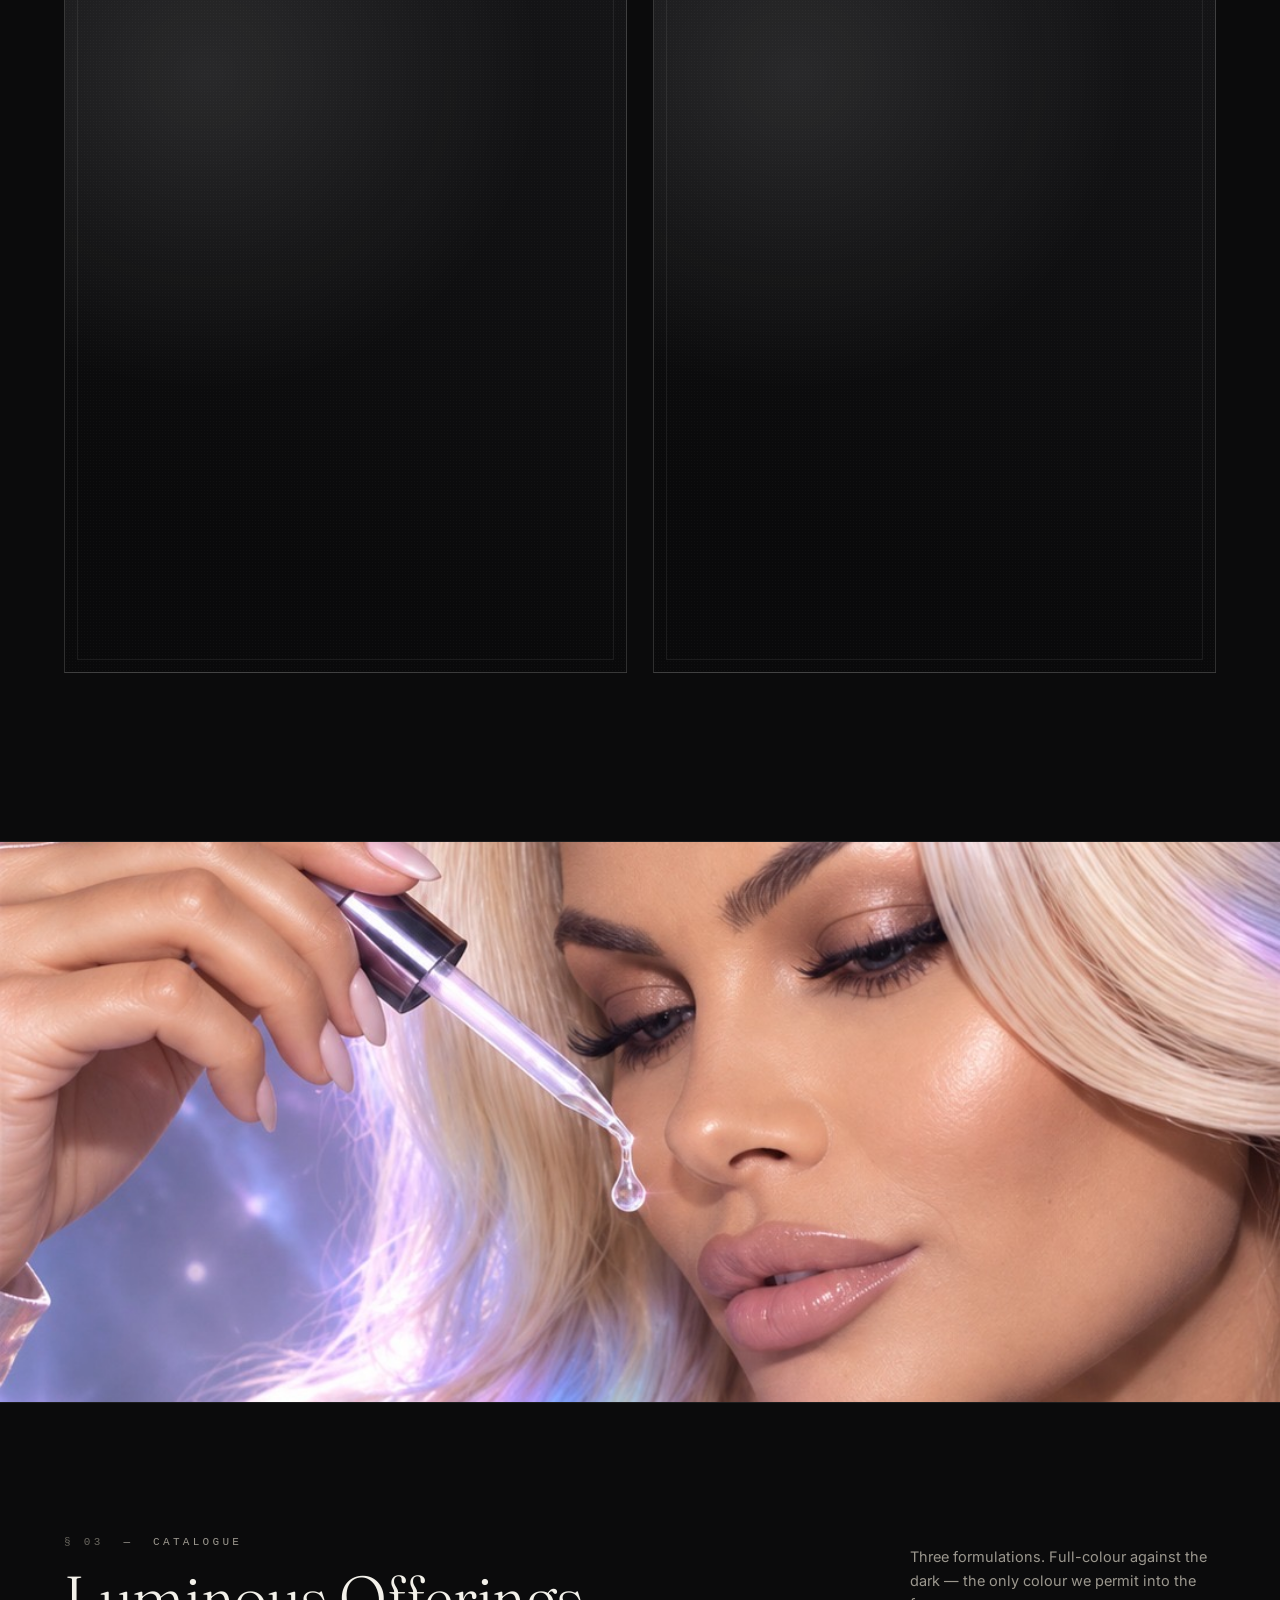
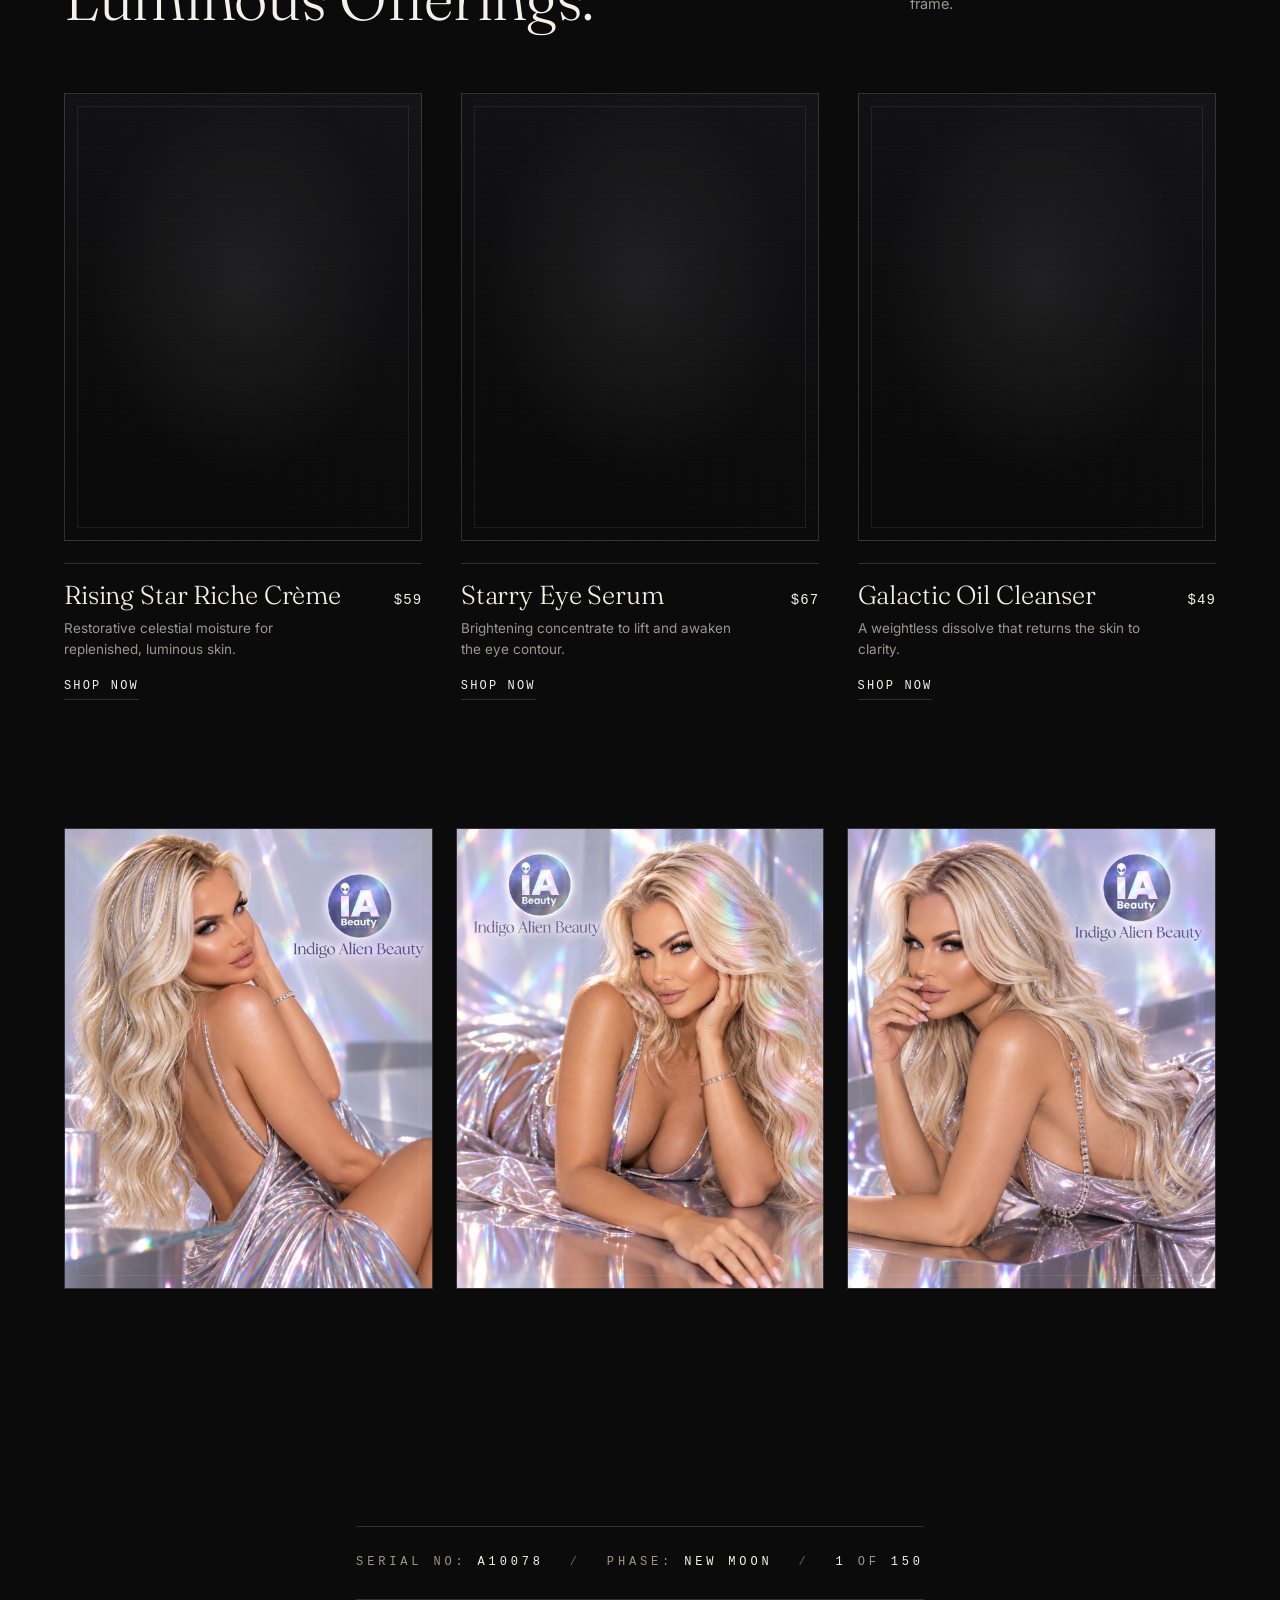
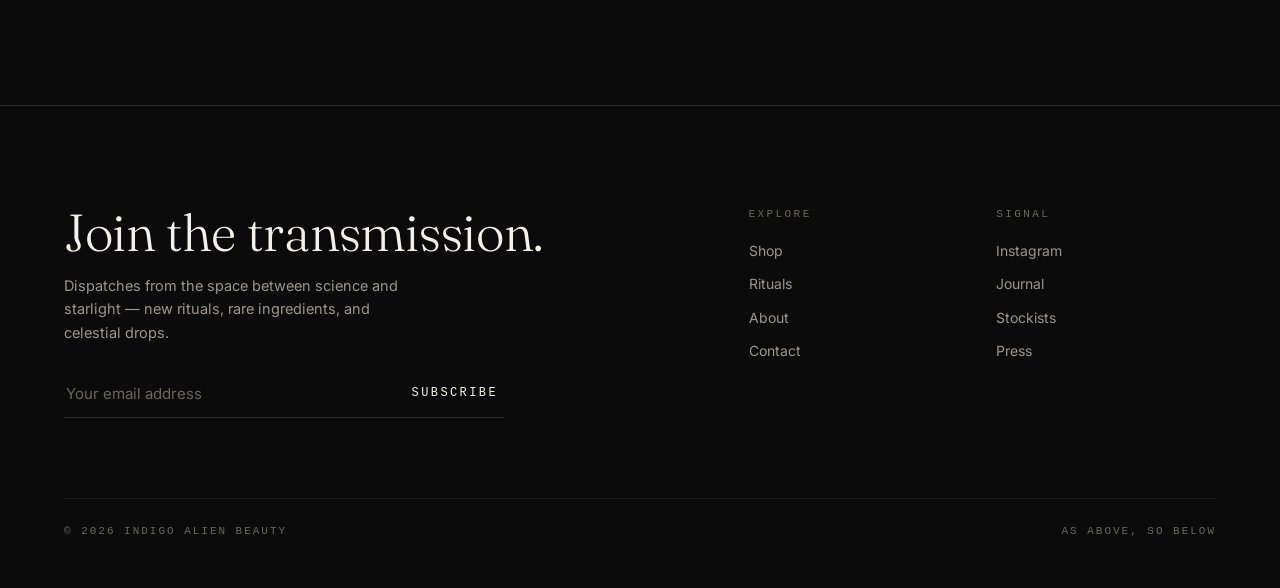
==== commit e0a1fb07: "v2: product shots only in product slots; wire Shop to the store; tidy placeholders - Diptych: Pair I" ====
--- a/indigo-alien-v2/index.html
+++ b/indigo-alien-v2/index.html
@@ -36,12 +36,12 @@
   <div class="head-inner">
     <a class="wordmark" href="index.html"><img src="img/brand/ia-logo-wordmark.png" alt="Indigo Alien Beauty" width="1250" height="191"></a>
     <nav class="main-nav">
-      <a href="#">Shop</a>
+      <a href="https://indigoalienbeauty.com">Shop</a>
       <a href="rituals.html">Rituals</a>
       <a href="about.html">About</a>
       <a href="contact.html">Contact</a>
     </nav>
-    <a class="cart" href="#">Cart (0)</a>
+    <a class="cart" href="https://indigoalienbeauty.com/cart">Cart (0)</a>
   </div>
 </header>
 
@@ -78,46 +78,38 @@
       <p class="kicker"><span class="idx">§ 02</span> &nbsp;— &nbsp;Diptych</p>
       <h2 class="display" style="margin-top:16px">As Above,<br>So Below.</h2>
     </div>
-    <p class="note">A study in ingredient and texture, at the scale of the source.</p>
   </div>
 
   <div class="diptych">
     <!-- Pair I -->
     <div>
-      <div class="pair-head"><span class="pi">I.</span><span class="pl">Body Oil / Sun Balm</span></div>
+      <div class="pair-head"><span class="pi">I.</span><span class="pl">Twinkle Whipped Tallow / Solar Shield Sun Balm</span></div>
       <div class="pair">
-        <div class="slot slot--mono slot--standin">
-          <img class="slot-img" src="img/photos/shopify/diptych-bodyoil.jpg" alt="Whole almonds, close up" width="944" height="1180" loading="lazy" decoding="async">
-        </div>
-        <div class="slot slot--mono slot--standin">
-          <img class="slot-img" src="img/photos/shopify/diptych-sunbalm.jpg" alt="Red raspberry, macro" width="800" height="1000" loading="lazy" decoding="async">
-        </div>
-      </div>
-    </div>
-
+        <div class="slot slot--studio slot--standin">
+          <img class="slot-img" src="img/photos/shopify/product-tallow.jpg" alt="Twinkle Whipped Tallow jar with gold lid and spoon" width="1000" height="1250" loading="lazy" decoding="async">
+        </div>
+        <div class="slot slot--studio slot--standin">
+          <img class="slot-img" src="img/photos/shopify/product-sunbalm.jpg" alt="Two tins of Solar Shield Sun Balm" width="1000" height="1250" loading="lazy" decoding="async">
+        </div>
+      </div>
+    </div>
+
+    <!-- Pairs II–III: placeholders until product photography exists (see PLACEHOLDERS.md) -->
     <!-- Pair II -->
     <div>
-      <div class="pair-head"><span class="pi">II.</span><span class="pl">Snail Mucin Essence / Whipped Tallow</span></div>
+      <div class="pair-head"><span class="pi">II.</span></div>
       <div class="pair">
-        <div class="slot slot--mono slot--standin">
-          <img class="slot-img" src="img/photos/shopify/diptych-snailmucin.jpg" alt="Glossy bubbles of snail mucin, macro" width="896" height="1120" loading="lazy" decoding="async">
-        </div>
-        <div class="slot slot--mono slot--standin">
-          <img class="slot-img" src="img/photos/shopify/diptych-tallow.jpg" alt="Vanilla bean, macro" width="800" height="1000" loading="lazy" decoding="async">
-        </div>
+        <div class="slot slot--mono" aria-hidden="true"><div class="slot-grain"></div></div>
+        <div class="slot slot--mono" aria-hidden="true"><div class="slot-grain"></div></div>
       </div>
     </div>
 
     <!-- Pair III -->
     <div>
-      <div class="pair-head"><span class="pi">III.</span><span class="pl">Galactic Oil Cleanser / Sun Balm</span></div>
+      <div class="pair-head"><span class="pi">III.</span></div>
       <div class="pair">
-        <div class="slot slot--mono slot--standin">
-          <img class="slot-img" src="img/photos/shopify/diptych-cleanser.jpg" alt="Cut aloe leaf with water droplets" width="700" height="875" loading="lazy" decoding="async">
-        </div>
-        <div class="slot slot--mono slot--standin">
-          <img class="slot-img" src="img/photos/shopify/diptych-swatch.jpg" alt="Sun Balm cream swatch on deep blue" width="1000" height="1250" loading="lazy" decoding="async">
-        </div>
+        <div class="slot slot--mono" aria-hidden="true"><div class="slot-grain"></div></div>
+        <div class="slot slot--mono" aria-hidden="true"><div class="slot-grain"></div></div>
       </div>
     </div>
   </div>
@@ -140,14 +132,7 @@
 
   <div class="products">
     <article class="product">
-      <div class="slot slot--studio slot--standin">
-        <img class="slot-img" src="img/standins/standin-img08-product.jpg" alt="" aria-hidden="true">
-        <div class="slot-grain"></div>
-        <div class="slot-meta">
-          <span class="slot-id">IMG-08</span>
-          <span class="slot-dim">900 × 1125 px</span>
-          <span class="slot-type">Product</span>
-        </div>      </div>
+      <div class="slot slot--studio" aria-hidden="true"><div class="slot-grain"></div></div>
       <div class="p-body">
         <div>
           <h3 class="display">Rising Star Riche Crème</h3>
@@ -155,18 +140,11 @@
         </div>
         <span class="price">$59</span>
       </div>
-      <div class="p-foot"><a class="link-underline" href="#">Add to Cart</a></div>
+      <div class="p-foot"><a class="link-underline" href="https://indigoalienbeauty.com">Shop Now</a></div>
     </article>
 
     <article class="product">
-      <div class="slot slot--studio slot--standin">
-        <img class="slot-img" src="img/standins/standin-img09-product.jpg" alt="" aria-hidden="true">
-        <div class="slot-grain"></div>
-        <div class="slot-meta">
-          <span class="slot-id">IMG-09</span>
-          <span class="slot-dim">900 × 1125 px</span>
-          <span class="slot-type">Product</span>
-        </div>      </div>
+      <div class="slot slot--studio" aria-hidden="true"><div class="slot-grain"></div></div>
       <div class="p-body">
         <div>
           <h3 class="display">Starry Eye Serum</h3>
@@ -174,18 +152,11 @@
         </div>
         <span class="price">$67</span>
       </div>
-      <div class="p-foot"><a class="link-underline" href="#">Add to Cart</a></div>
+      <div class="p-foot"><a class="link-underline" href="https://indigoalienbeauty.com">Shop Now</a></div>
     </article>
 
     <article class="product">
-      <div class="slot slot--studio slot--standin">
-        <img class="slot-img" src="img/standins/standin-img10-product.jpg" alt="" aria-hidden="true">
-        <div class="slot-grain"></div>
-        <div class="slot-meta">
-          <span class="slot-id">IMG-10</span>
-          <span class="slot-dim">900 × 1125 px</span>
-          <span class="slot-type">Product</span>
-        </div>      </div>
+      <div class="slot slot--studio" aria-hidden="true"><div class="slot-grain"></div></div>
       <div class="p-body">
         <div>
           <h3 class="display">Galactic Oil Cleanser</h3>
@@ -193,7 +164,7 @@
         </div>
         <span class="price">$49</span>
       </div>
-      <div class="p-foot"><a class="link-underline" href="#">Add to Cart</a></div>
+      <div class="p-foot"><a class="link-underline" href="https://indigoalienbeauty.com">Shop Now</a></div>
     </article>
   </div>
 </section>
@@ -207,8 +178,9 @@
   </div>
 </section>
 
-<!-- 6. STARSEED RITUAL COLLECTION — full-bleed banner -->
-<section class="banner">
+<!-- 6. STARSEED RITUAL COLLECTION — full-bleed banner. Hidden until product photos of the
+     three collection pieces exist (see PLACEHOLDERS.md IMG-11). Remove `hidden` to restore. -->
+<section class="banner" hidden>
   <div class="slot slot--cosmos sx-banner">
     <div class="slot-grain"></div>
     <div class="slot-meta">
@@ -250,7 +222,7 @@
       <div class="foot-nav">
         <div class="foot-col">
           <h4>Explore</h4>
-          <a href="#">Shop</a>
+          <a href="https://indigoalienbeauty.com">Shop</a>
           <a href="rituals.html">Rituals</a>
           <a href="about.html">About</a>
           <a href="contact.html">Contact</a>
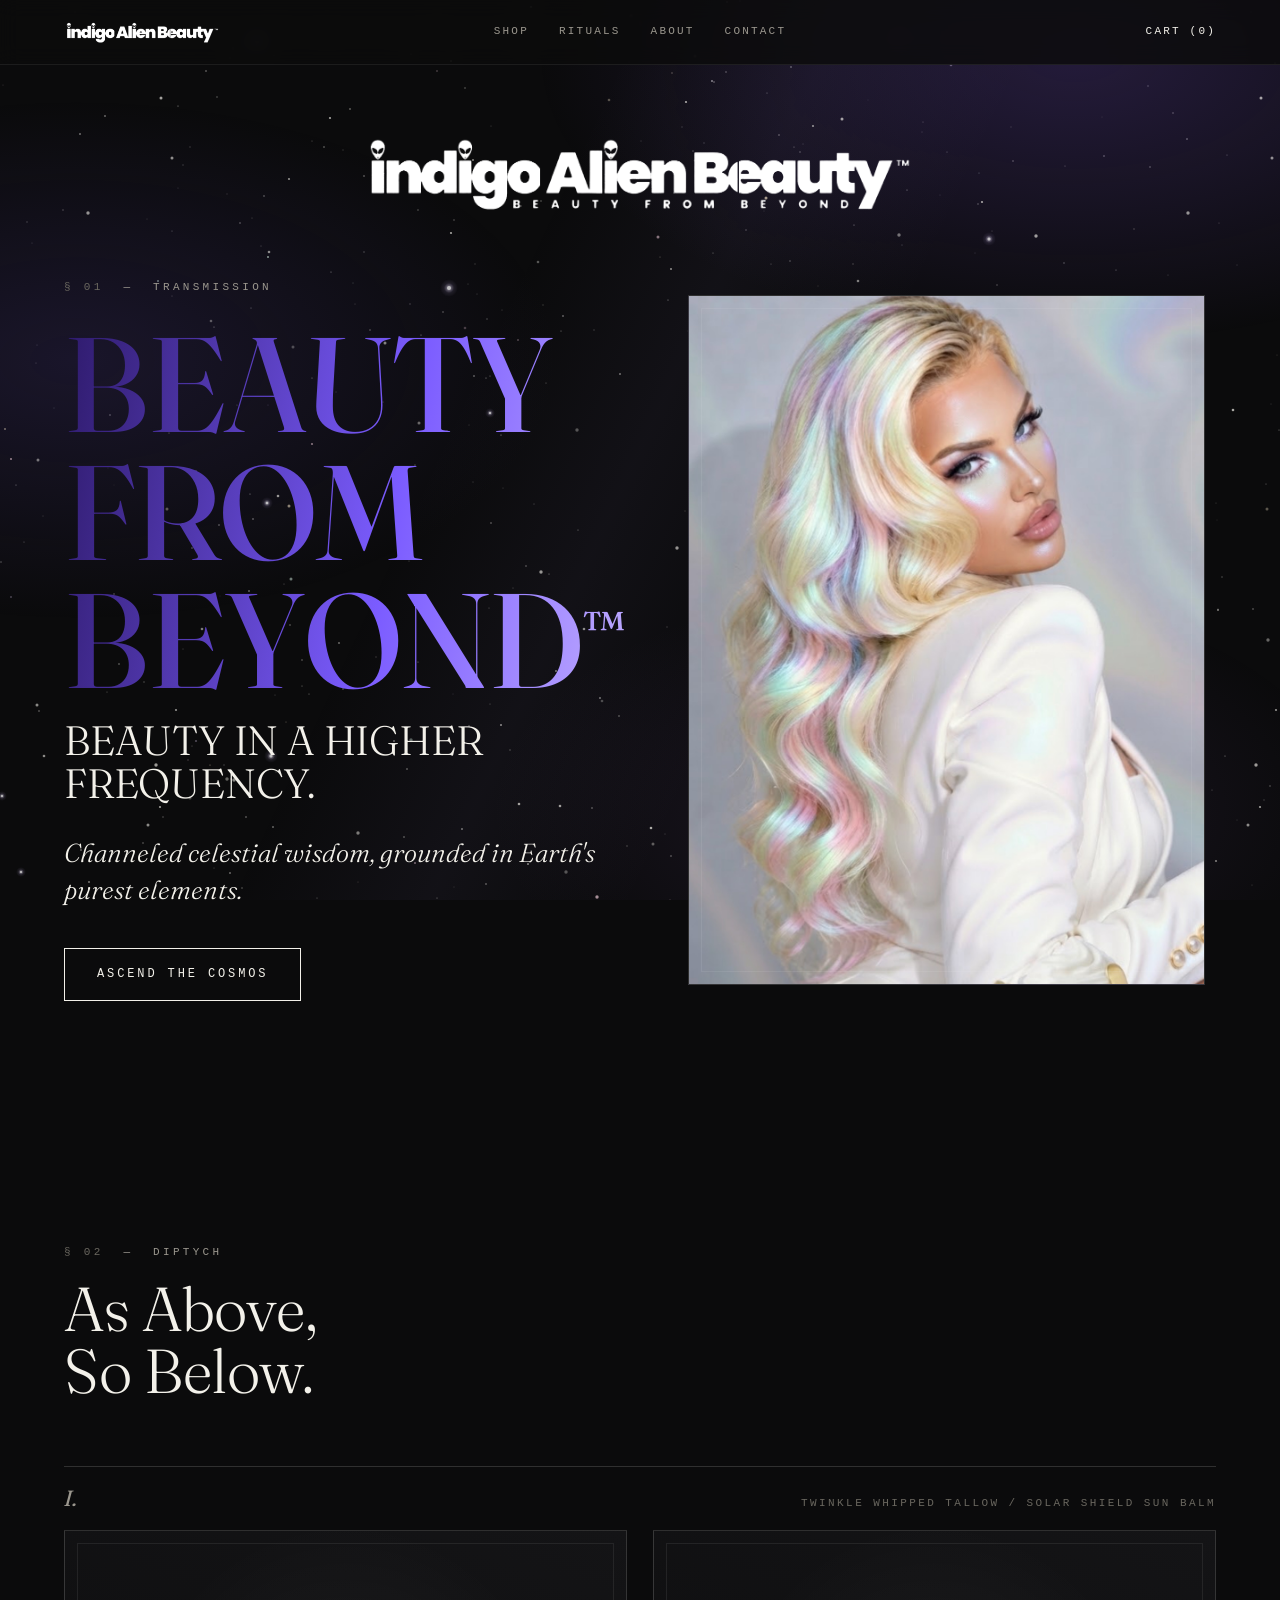
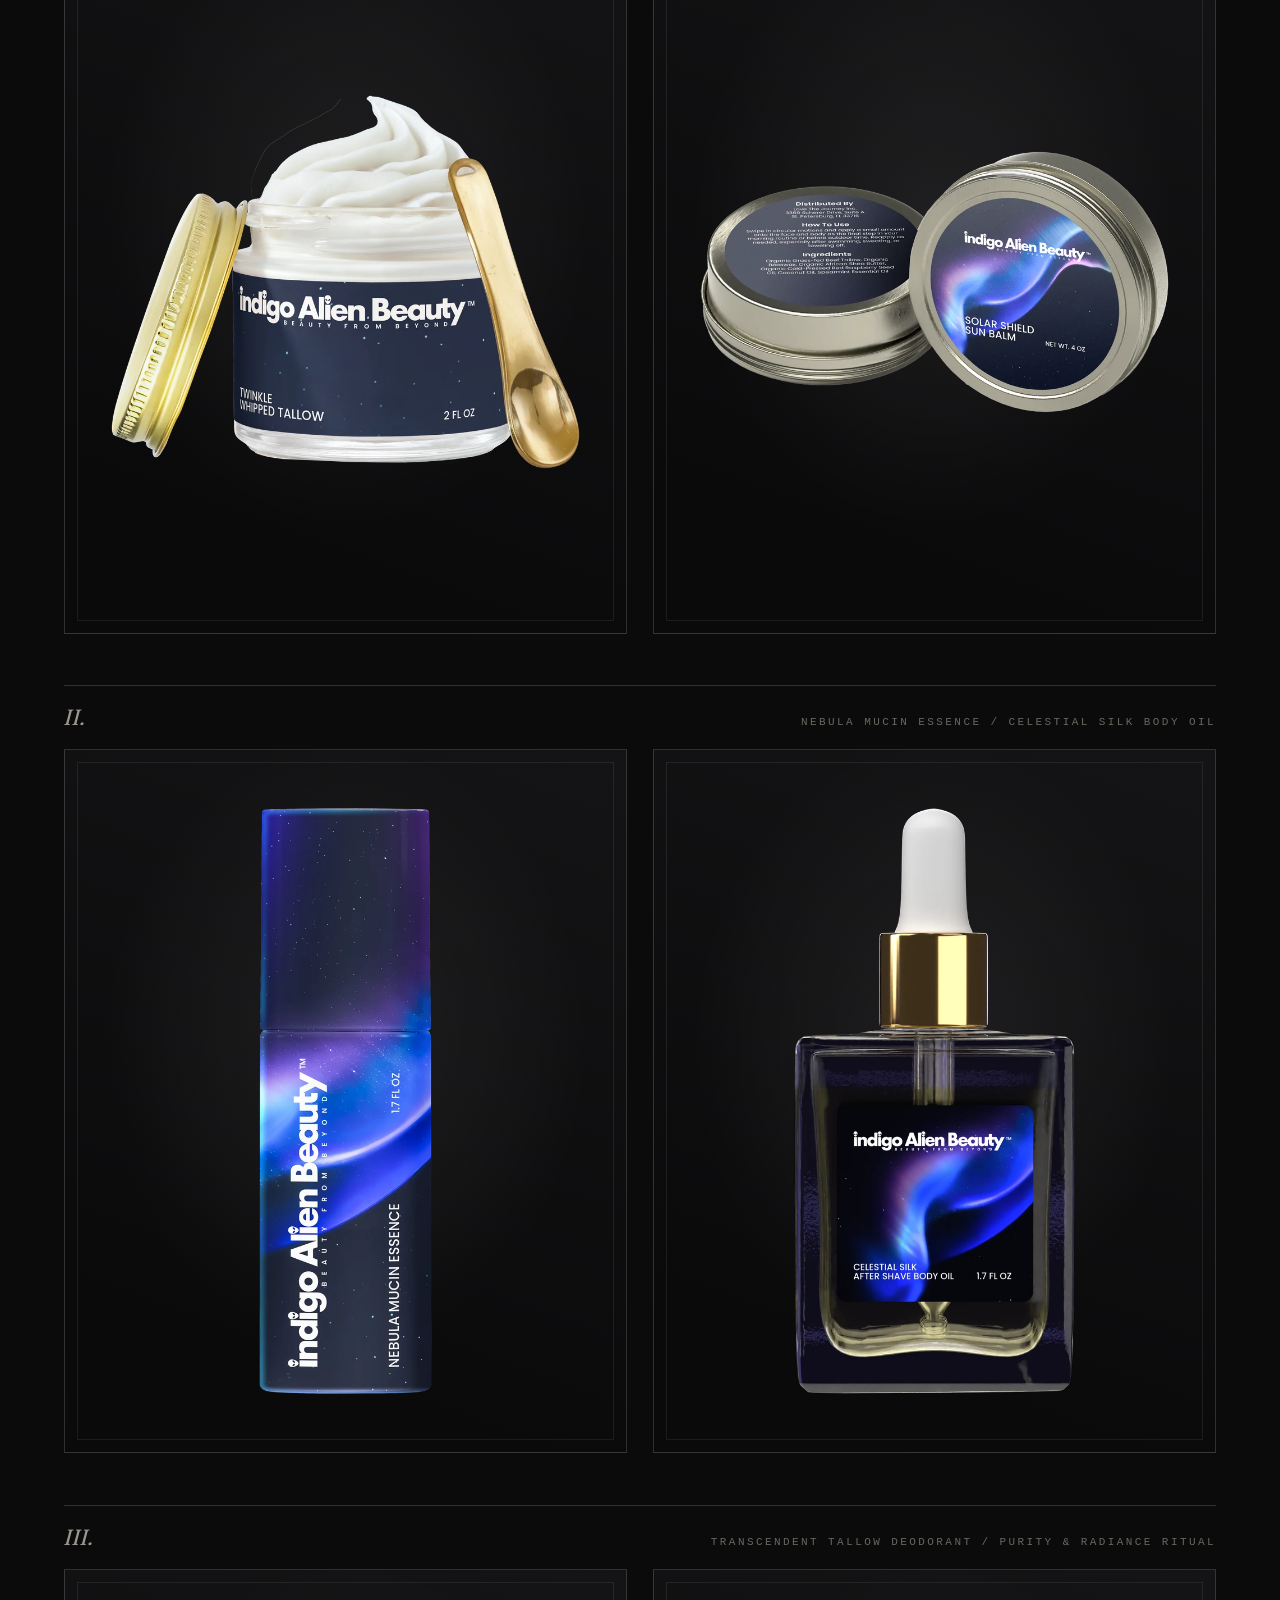
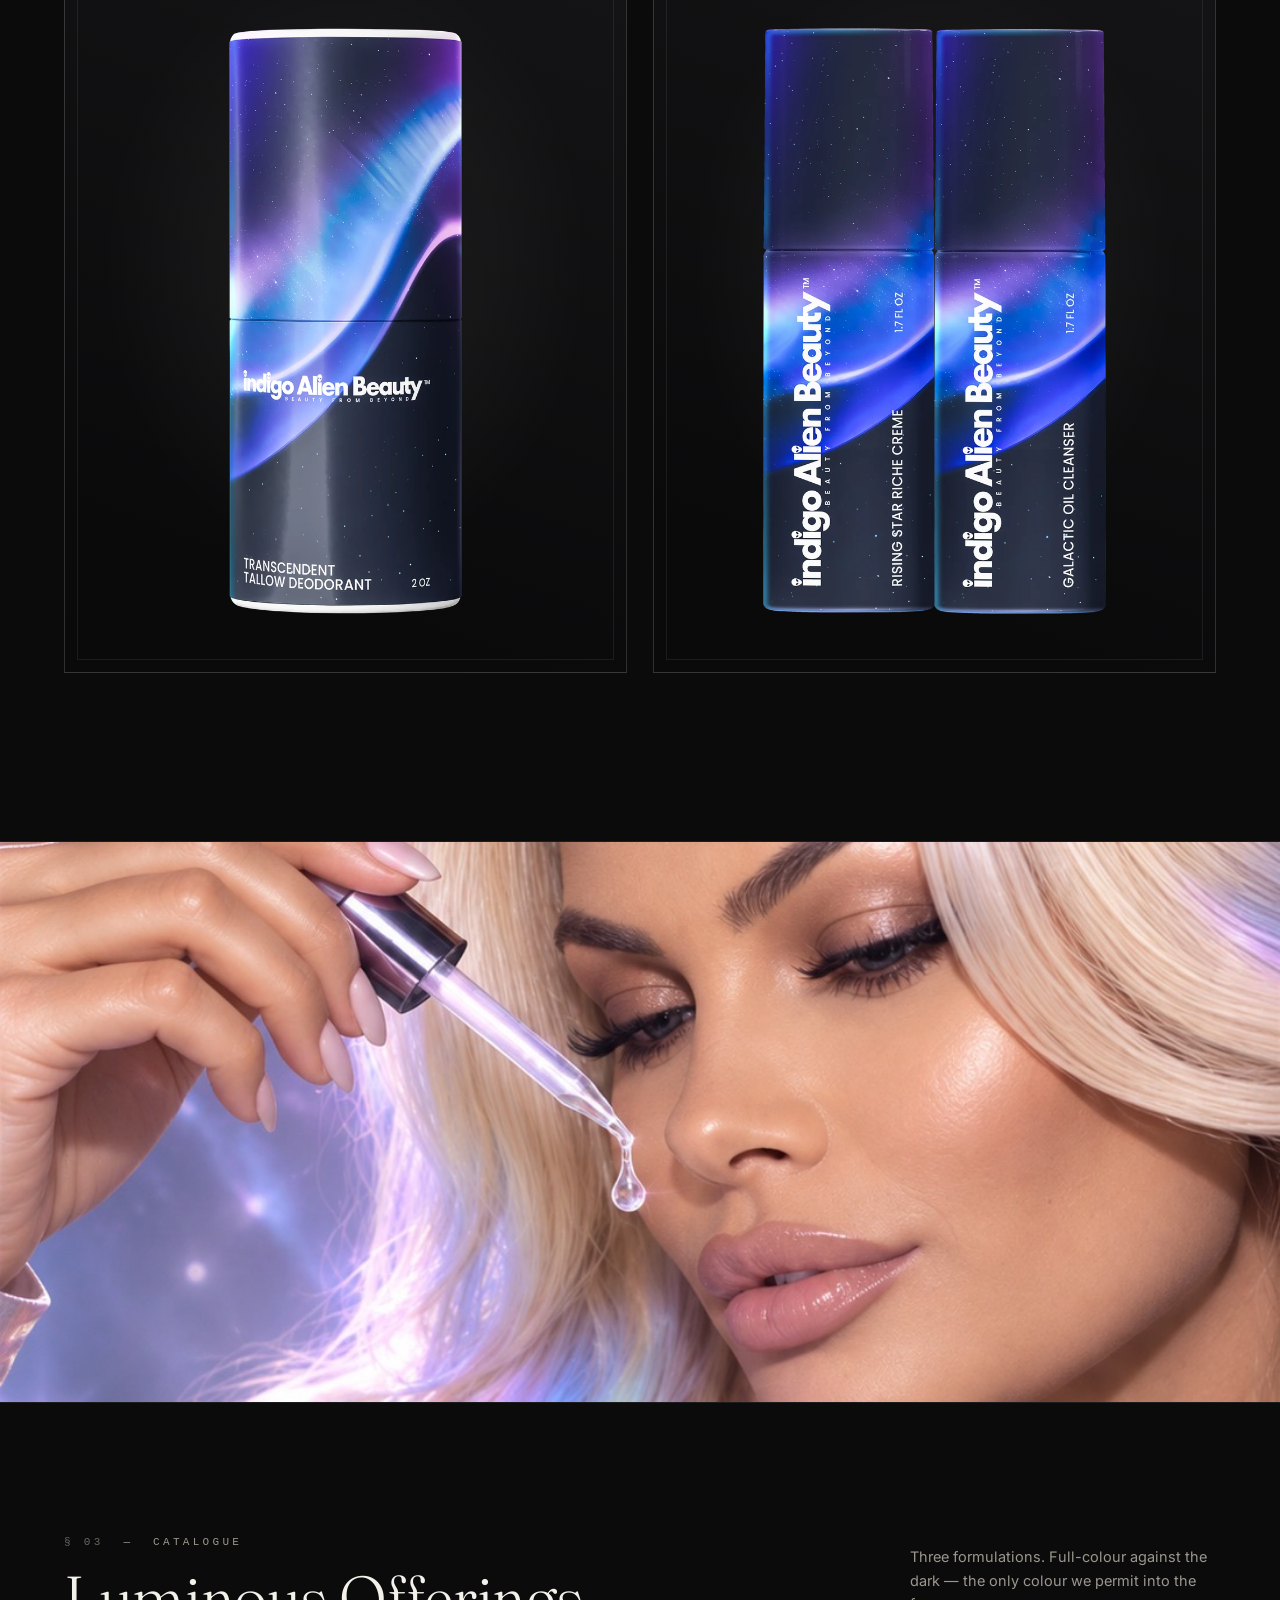
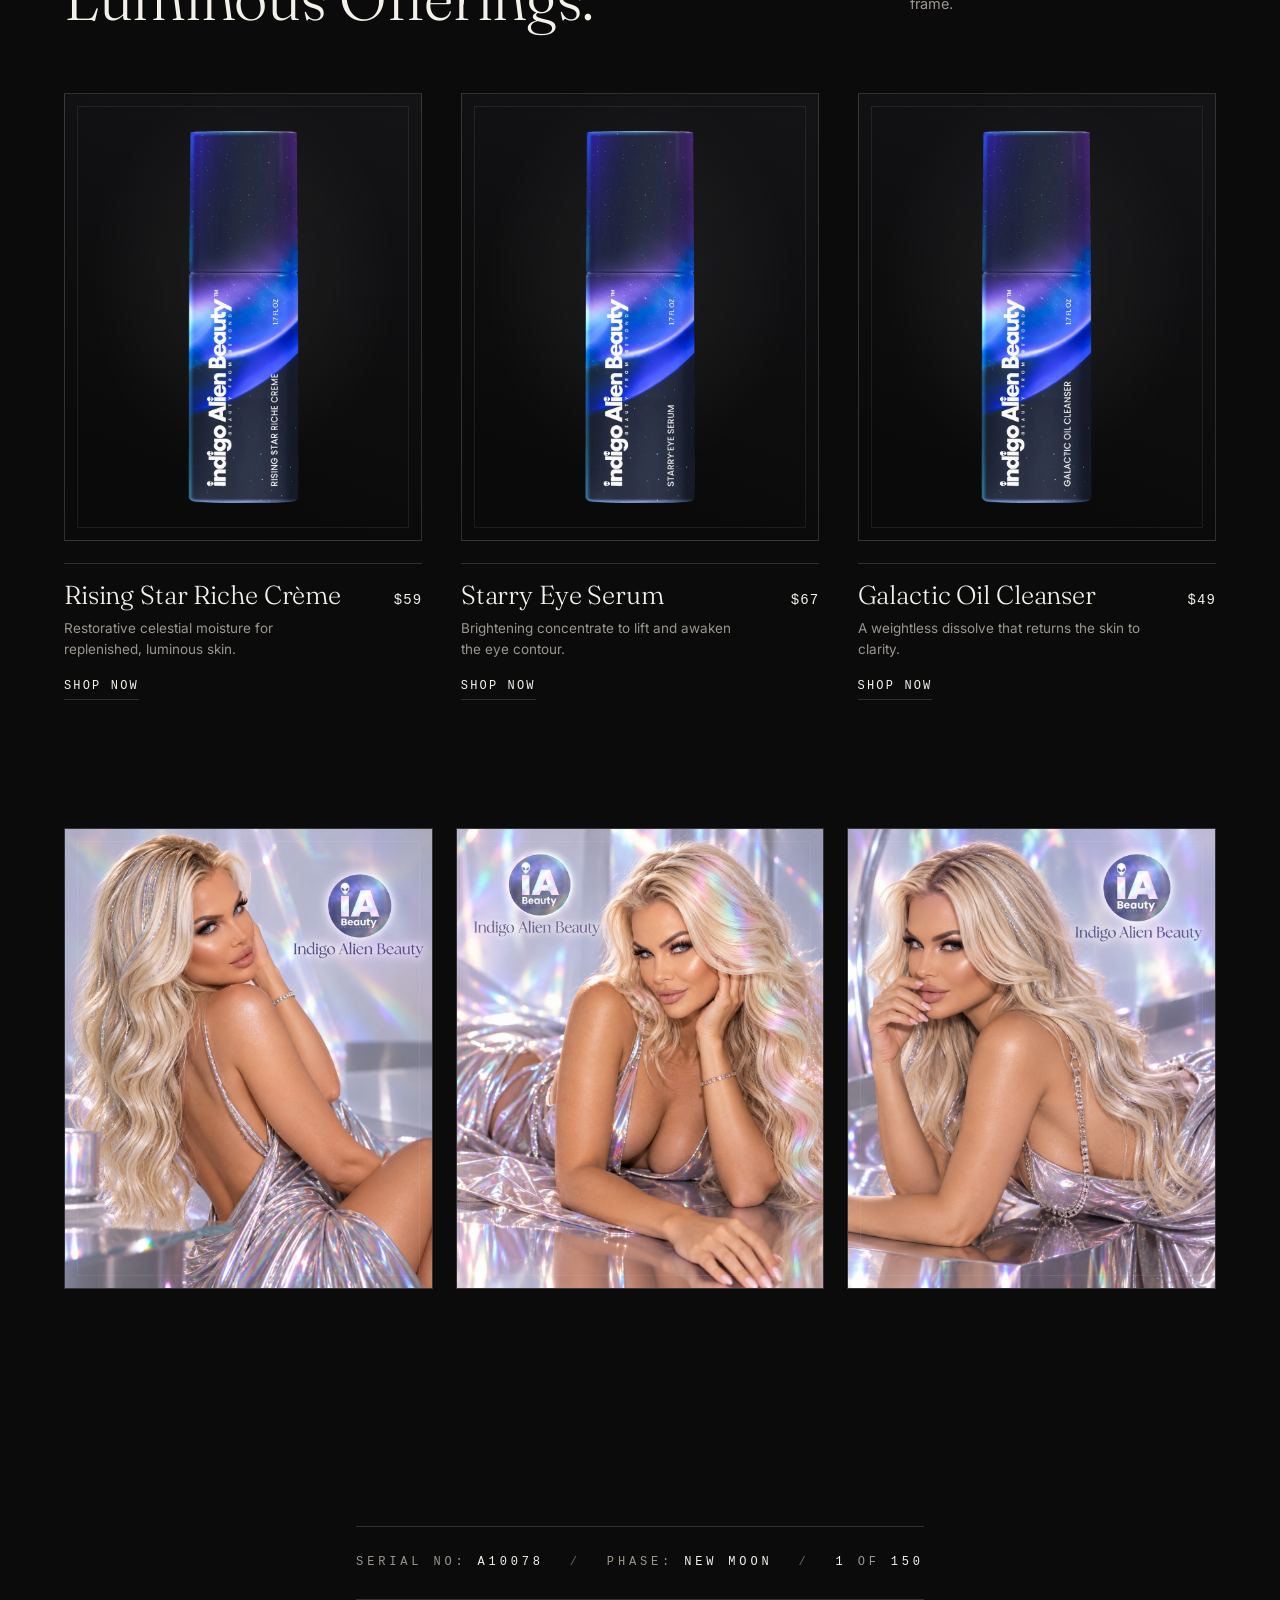
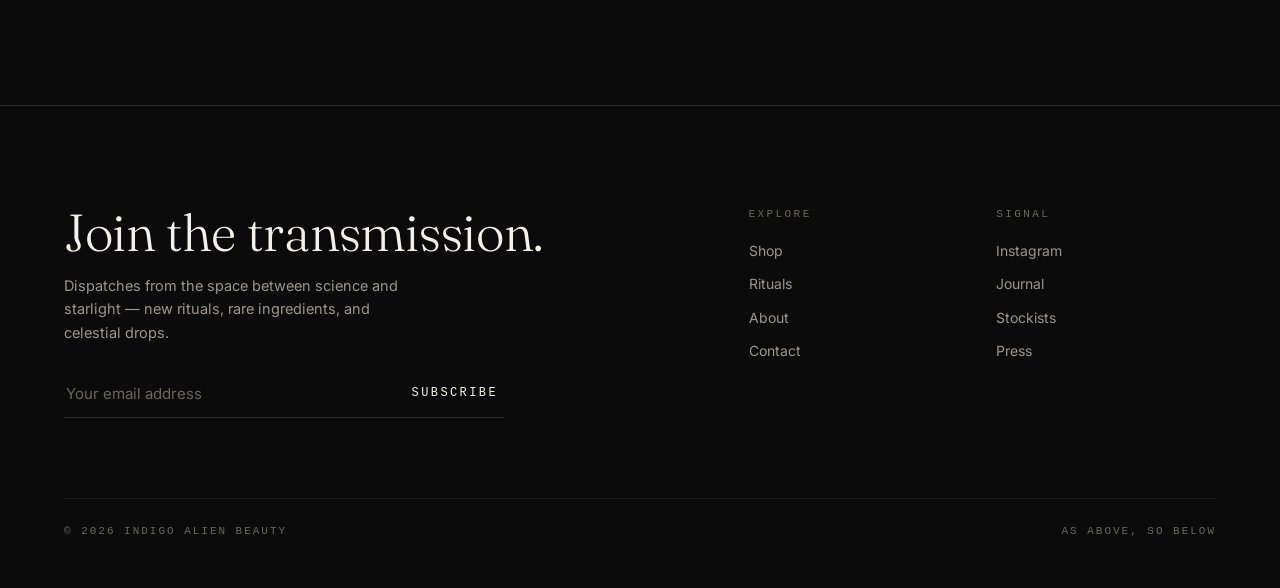
==== commit 94f10ad6: "v2: fill product and diptych slots with Shopify packshots on dark - IMG-08/09/10 (Luminous Offerings" ====
--- a/indigo-alien-v2/index.html
+++ b/indigo-alien-v2/index.html
@@ -86,30 +86,37 @@
       <div class="pair-head"><span class="pi">I.</span><span class="pl">Twinkle Whipped Tallow / Solar Shield Sun Balm</span></div>
       <div class="pair">
         <div class="slot slot--studio slot--standin">
-          <img class="slot-img" src="img/photos/shopify/product-tallow.jpg" alt="Twinkle Whipped Tallow jar with gold lid and spoon" width="1000" height="1250" loading="lazy" decoding="async">
-        </div>
-        <div class="slot slot--studio slot--standin">
-          <img class="slot-img" src="img/photos/shopify/product-sunbalm.jpg" alt="Two tins of Solar Shield Sun Balm" width="1000" height="1250" loading="lazy" decoding="async">
-        </div>
-      </div>
-    </div>
-
-    <!-- Pairs II–III: placeholders until product photography exists (see PLACEHOLDERS.md) -->
+          <img class="slot-img" src="img/photos/shopify/product-tallow.webp" alt="Twinkle Whipped Tallow jar with gold lid and spoon" width="1000" height="1250" loading="lazy" decoding="async">
+        </div>
+        <div class="slot slot--studio slot--standin">
+          <img class="slot-img" src="img/photos/shopify/product-sunbalm.webp" alt="Two tins of Solar Shield Sun Balm" width="1000" height="1250" loading="lazy" decoding="async">
+        </div>
+      </div>
+    </div>
+
     <!-- Pair II -->
     <div>
-      <div class="pair-head"><span class="pi">II.</span></div>
+      <div class="pair-head"><span class="pi">II.</span><span class="pl">Nebula Mucin Essence / Celestial Silk Body Oil</span></div>
       <div class="pair">
-        <div class="slot slot--mono" aria-hidden="true"><div class="slot-grain"></div></div>
-        <div class="slot slot--mono" aria-hidden="true"><div class="slot-grain"></div></div>
+        <div class="slot slot--studio slot--standin">
+          <img class="slot-img" src="img/photos/shopify/product-mucin.webp" alt="Nebula Mucin Essence tube" width="1000" height="1250" loading="lazy" decoding="async">
+        </div>
+        <div class="slot slot--studio slot--standin">
+          <img class="slot-img" src="img/photos/shopify/product-bodyoil.webp" alt="Celestial Silk After Shave Body Oil dropper bottle" width="1000" height="1250" loading="lazy" decoding="async">
+        </div>
       </div>
     </div>
 
     <!-- Pair III -->
     <div>
-      <div class="pair-head"><span class="pi">III.</span></div>
+      <div class="pair-head"><span class="pi">III.</span><span class="pl">Transcendent Tallow Deodorant / Purity &amp; Radiance Ritual</span></div>
       <div class="pair">
-        <div class="slot slot--mono" aria-hidden="true"><div class="slot-grain"></div></div>
-        <div class="slot slot--mono" aria-hidden="true"><div class="slot-grain"></div></div>
+        <div class="slot slot--studio slot--standin">
+          <img class="slot-img" src="img/photos/shopify/product-deodorant.webp" alt="Transcendent Tallow Deodorant tube" width="1000" height="1250" loading="lazy" decoding="async">
+        </div>
+        <div class="slot slot--studio slot--standin">
+          <img class="slot-img" src="img/photos/shopify/product-set-purity-radiance.webp" alt="The Purity &amp; Radiance Ritual: Rising Star Riche Crème and Galactic Oil Cleanser" width="1000" height="1250" loading="lazy" decoding="async">
+        </div>
       </div>
     </div>
   </div>
@@ -132,7 +139,9 @@
 
   <div class="products">
     <article class="product">
-      <div class="slot slot--studio" aria-hidden="true"><div class="slot-grain"></div></div>
+      <div class="slot slot--studio slot--standin">
+        <img class="slot-img" src="img/photos/shopify/product-richecreme.webp" alt="Rising Star Riche Crème tube" width="1000" height="1250" loading="lazy" decoding="async">
+      </div>
       <div class="p-body">
         <div>
           <h3 class="display">Rising Star Riche Crème</h3>
@@ -144,7 +153,9 @@
     </article>
 
     <article class="product">
-      <div class="slot slot--studio" aria-hidden="true"><div class="slot-grain"></div></div>
+      <div class="slot slot--studio slot--standin">
+        <img class="slot-img" src="img/photos/shopify/product-eyeserum.webp" alt="Starry Eye Serum tube" width="1000" height="1250" loading="lazy" decoding="async">
+      </div>
       <div class="p-body">
         <div>
           <h3 class="display">Starry Eye Serum</h3>
@@ -156,7 +167,9 @@
     </article>
 
     <article class="product">
-      <div class="slot slot--studio" aria-hidden="true"><div class="slot-grain"></div></div>
+      <div class="slot slot--studio slot--standin">
+        <img class="slot-img" src="img/photos/shopify/product-cleanser.webp" alt="Galactic Oil Cleanser tube" width="1000" height="1250" loading="lazy" decoding="async">
+      </div>
       <div class="p-body">
         <div>
           <h3 class="display">Galactic Oil Cleanser</h3>
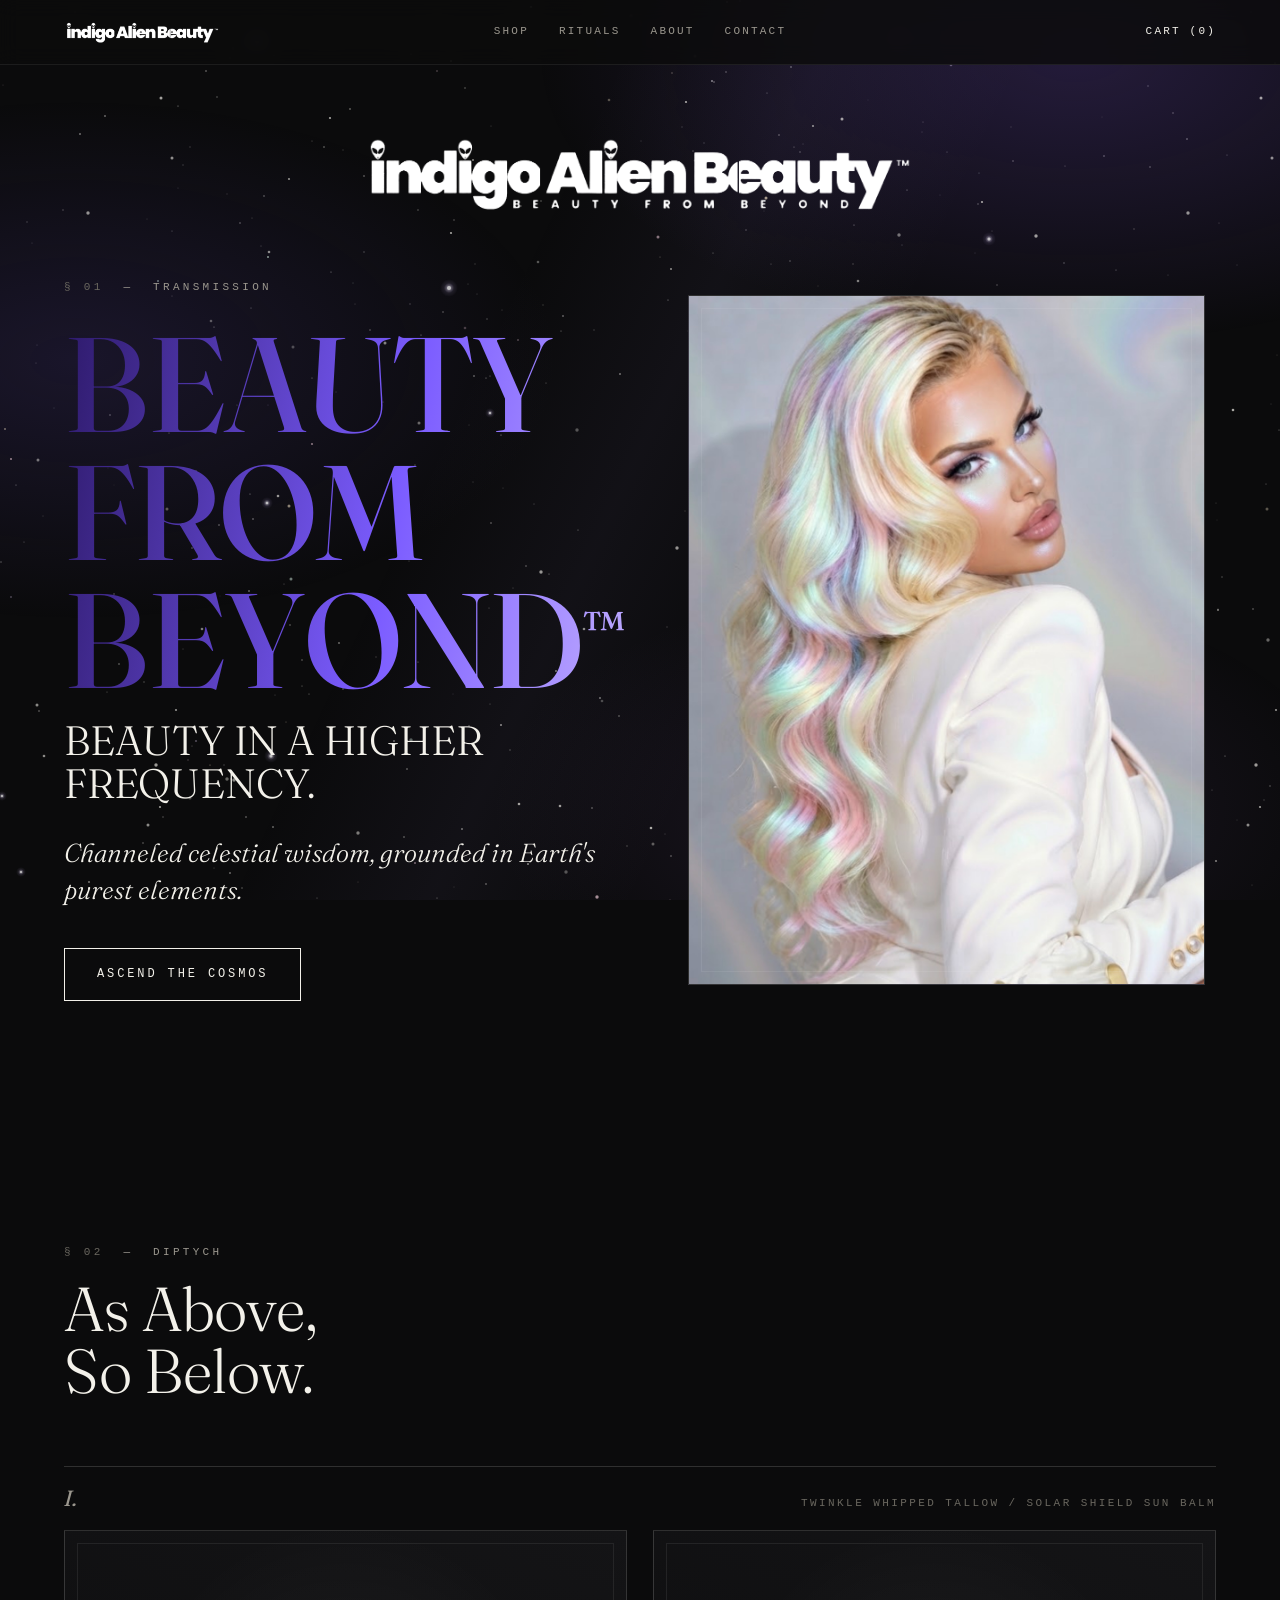
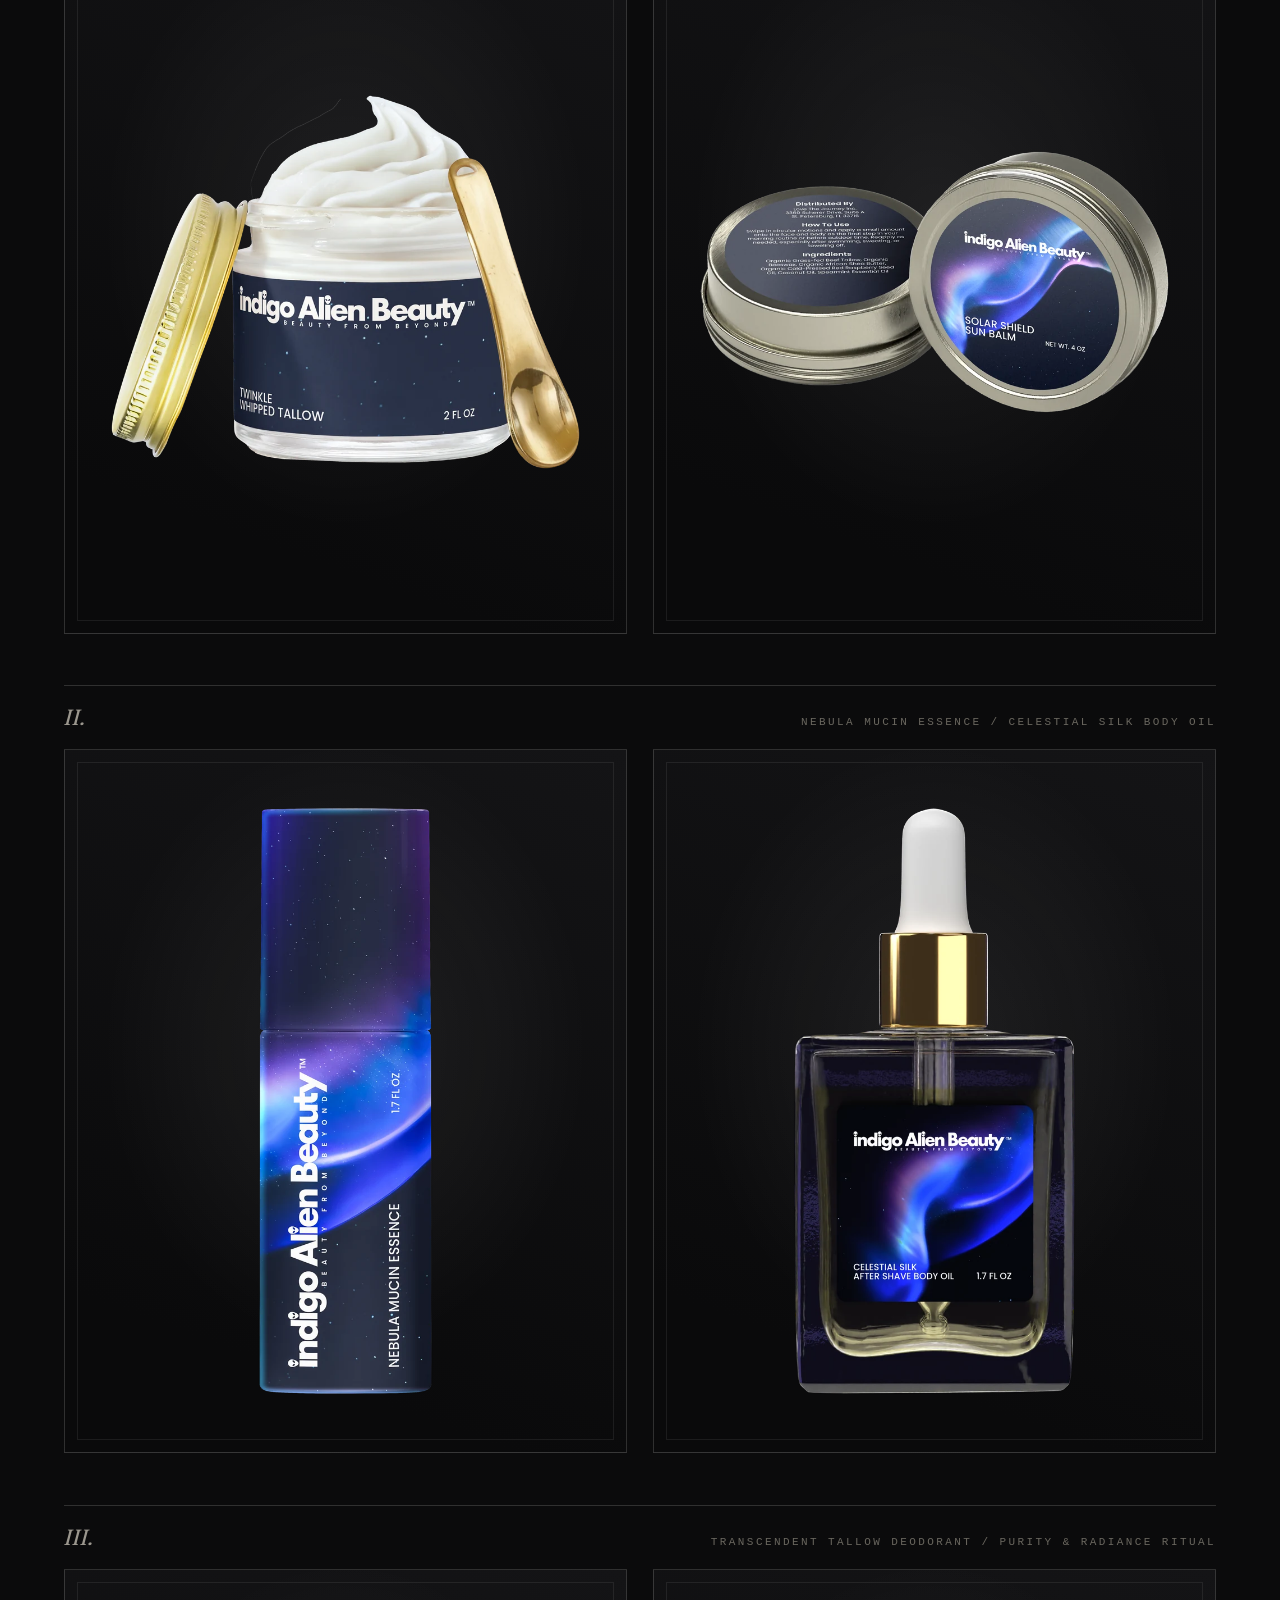
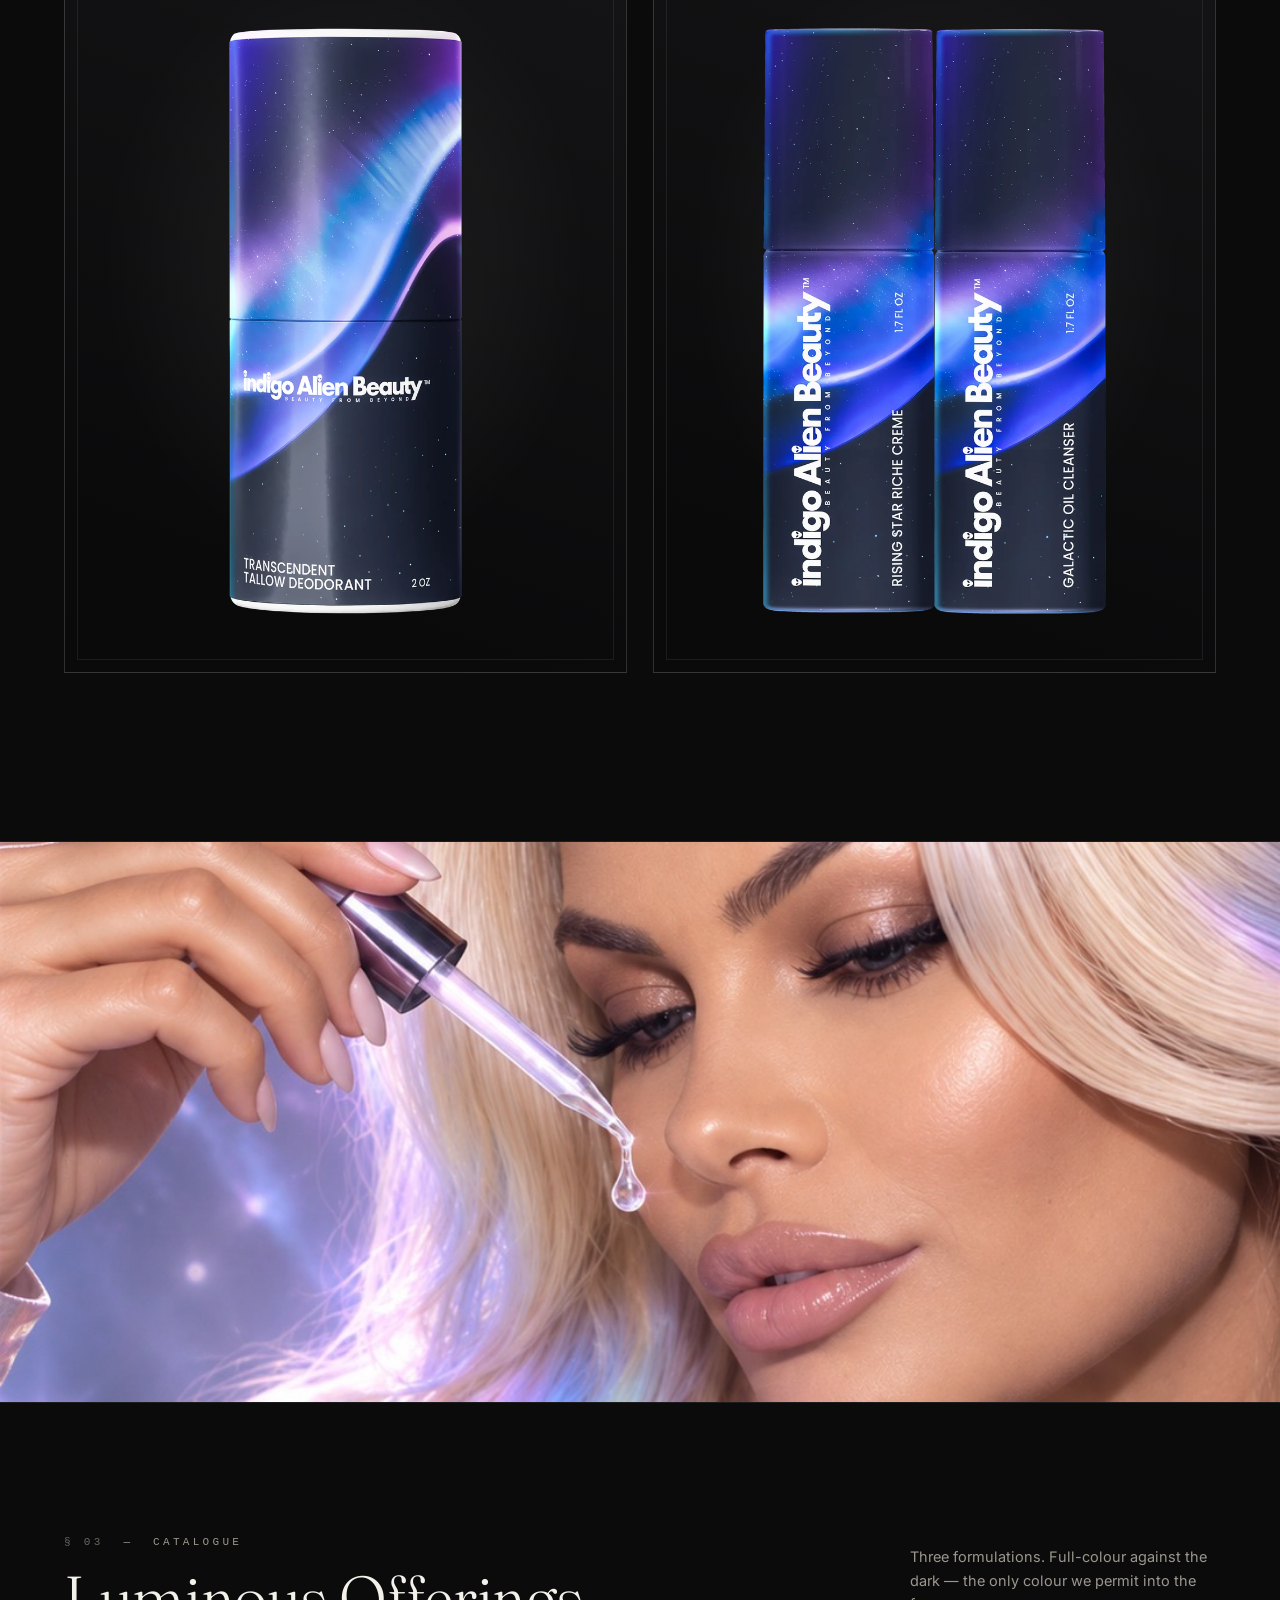
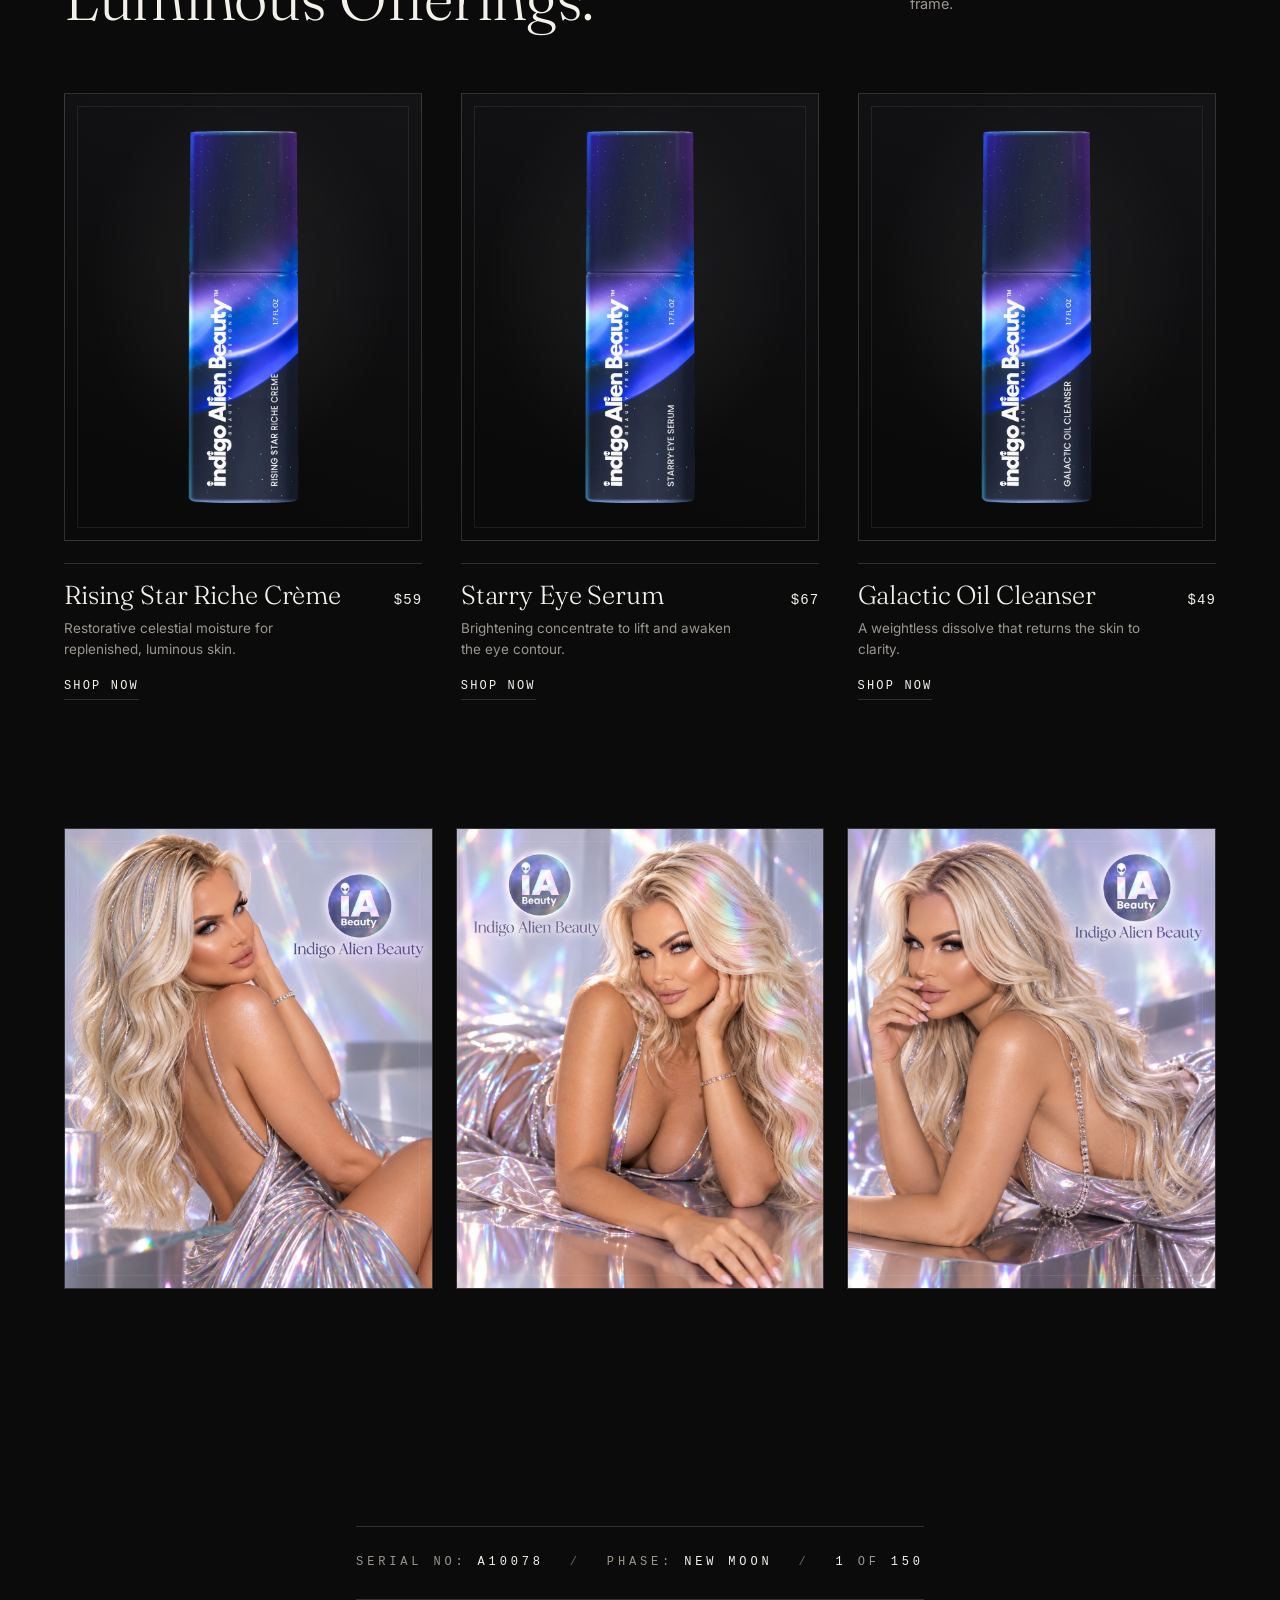
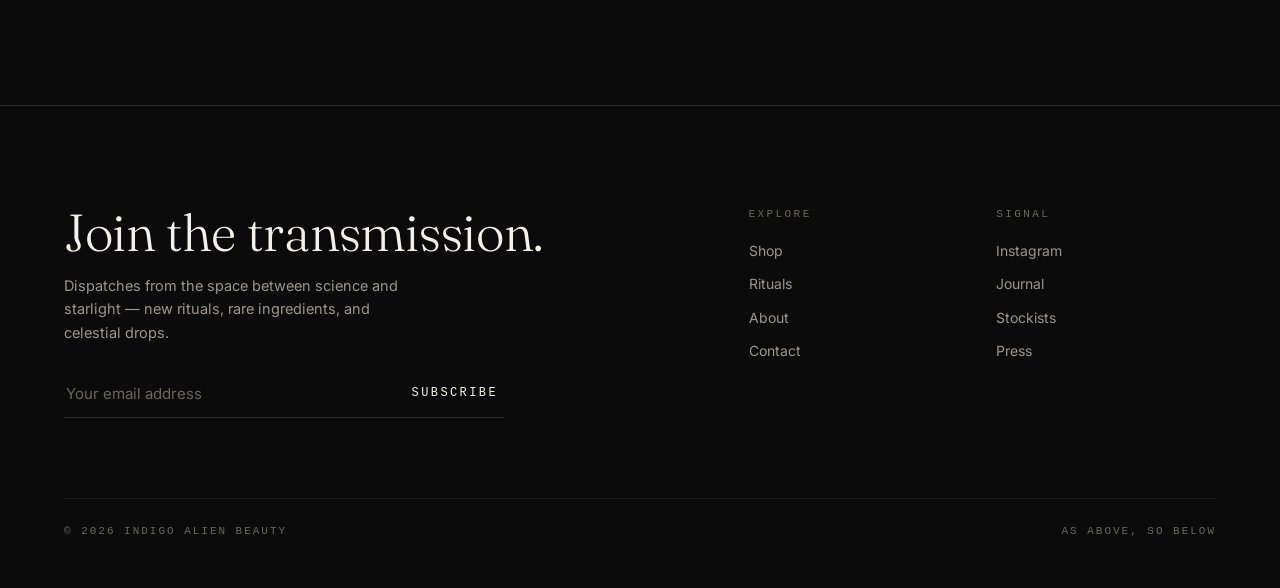
==== commit f8c2a349: "v2: add a product page for each of the nine products - products/<slug>.html for all nine products sh" ====
--- a/indigo-alien-v2/index.html
+++ b/indigo-alien-v2/index.html
@@ -8,7 +8,7 @@
 <link rel="preconnect" href="https://fonts.googleapis.com">
 <link rel="preconnect" href="https://fonts.gstatic.com" crossorigin>
 <link href="https://fonts.googleapis.com/css2?family=Fraunces:ital,opsz,wght@0,9..144,300;0,9..144,400;0,9..144,500;1,9..144,300;1,9..144,400&family=Inter:wght@400;500;600&display=swap" rel="stylesheet">
-<link rel="stylesheet" href="styles.css?v=20260924a">
+<link rel="stylesheet" href="styles.css?v=20261028b">
 <link rel="canonical" href="https://justingossman.github.io/indigo-alien-v2/">
 <meta name="theme-color" content="#0b0b0c">
 <link rel="icon" href="favicon.svg" type="image/svg+xml">
@@ -83,39 +83,39 @@
   <div class="diptych">
     <!-- Pair I -->
     <div>
-      <div class="pair-head"><span class="pi">I.</span><span class="pl">Twinkle Whipped Tallow / Solar Shield Sun Balm</span></div>
+      <div class="pair-head"><span class="pi">I.</span><span class="pl"><a href="products/twinkle-whipped-tallow.html">Twinkle Whipped Tallow</a> / <a href="products/solar-shield-sun-balm.html">Solar Shield Sun Balm</a></span></div>
       <div class="pair">
         <div class="slot slot--studio slot--standin">
-          <img class="slot-img" src="img/photos/shopify/product-tallow.webp" alt="Twinkle Whipped Tallow jar with gold lid and spoon" width="1000" height="1250" loading="lazy" decoding="async">
-        </div>
-        <div class="slot slot--studio slot--standin">
-          <img class="slot-img" src="img/photos/shopify/product-sunbalm.webp" alt="Two tins of Solar Shield Sun Balm" width="1000" height="1250" loading="lazy" decoding="async">
+          <a href="products/twinkle-whipped-tallow.html"><img class="slot-img" src="img/photos/shopify/product-tallow.webp" alt="Twinkle Whipped Tallow jar with gold lid and spoon" width="1000" height="1250" loading="lazy" decoding="async"></a>
+        </div>
+        <div class="slot slot--studio slot--standin">
+          <a href="products/solar-shield-sun-balm.html"><img class="slot-img" src="img/photos/shopify/product-sunbalm.webp" alt="Two tins of Solar Shield Sun Balm" width="1000" height="1250" loading="lazy" decoding="async"></a>
         </div>
       </div>
     </div>
 
     <!-- Pair II -->
     <div>
-      <div class="pair-head"><span class="pi">II.</span><span class="pl">Nebula Mucin Essence / Celestial Silk Body Oil</span></div>
+      <div class="pair-head"><span class="pi">II.</span><span class="pl"><a href="products/nebula-mucin-essence.html">Nebula Mucin Essence</a> / <a href="products/celestial-silk-after-shave-body-oil.html">Celestial Silk Body Oil</a></span></div>
       <div class="pair">
         <div class="slot slot--studio slot--standin">
-          <img class="slot-img" src="img/photos/shopify/product-mucin.webp" alt="Nebula Mucin Essence tube" width="1000" height="1250" loading="lazy" decoding="async">
-        </div>
-        <div class="slot slot--studio slot--standin">
-          <img class="slot-img" src="img/photos/shopify/product-bodyoil.webp" alt="Celestial Silk After Shave Body Oil dropper bottle" width="1000" height="1250" loading="lazy" decoding="async">
+          <a href="products/nebula-mucin-essence.html"><img class="slot-img" src="img/photos/shopify/product-mucin.webp" alt="Nebula Mucin Essence tube" width="1000" height="1250" loading="lazy" decoding="async"></a>
+        </div>
+        <div class="slot slot--studio slot--standin">
+          <a href="products/celestial-silk-after-shave-body-oil.html"><img class="slot-img" src="img/photos/shopify/product-bodyoil.webp" alt="Celestial Silk After Shave Body Oil dropper bottle" width="1000" height="1250" loading="lazy" decoding="async"></a>
         </div>
       </div>
     </div>
 
     <!-- Pair III -->
     <div>
-      <div class="pair-head"><span class="pi">III.</span><span class="pl">Transcendent Tallow Deodorant / Purity &amp; Radiance Ritual</span></div>
+      <div class="pair-head"><span class="pi">III.</span><span class="pl"><a href="products/transcendent-tallow-deodorant.html">Transcendent Tallow Deodorant</a> / <a href="products/the-purity-radiance-ritual.html">Purity &amp; Radiance Ritual</a></span></div>
       <div class="pair">
         <div class="slot slot--studio slot--standin">
-          <img class="slot-img" src="img/photos/shopify/product-deodorant.webp" alt="Transcendent Tallow Deodorant tube" width="1000" height="1250" loading="lazy" decoding="async">
-        </div>
-        <div class="slot slot--studio slot--standin">
-          <img class="slot-img" src="img/photos/shopify/product-set-purity-radiance.webp" alt="The Purity &amp; Radiance Ritual: Rising Star Riche Crème and Galactic Oil Cleanser" width="1000" height="1250" loading="lazy" decoding="async">
+          <a href="products/transcendent-tallow-deodorant.html"><img class="slot-img" src="img/photos/shopify/product-deodorant.webp" alt="Transcendent Tallow Deodorant tube" width="1000" height="1250" loading="lazy" decoding="async"></a>
+        </div>
+        <div class="slot slot--studio slot--standin">
+          <a href="products/the-purity-radiance-ritual.html"><img class="slot-img" src="img/photos/shopify/product-set-purity-radiance.webp" alt="The Purity &amp; Radiance Ritual: Rising Star Riche Crème and Galactic Oil Cleanser" width="1000" height="1250" loading="lazy" decoding="async"></a>
         </div>
       </div>
     </div>
@@ -128,7 +128,7 @@
 </section>
 
 <!-- 5. LUMINOUS OFFERINGS -->
-<section class="wrap section">
+<section class="wrap section" id="offerings">
   <div class="sec-head">
     <div>
       <p class="kicker"><span class="idx">§ 03</span> &nbsp;— &nbsp;Catalogue</p>
@@ -140,44 +140,44 @@
   <div class="products">
     <article class="product">
       <div class="slot slot--studio slot--standin">
-        <img class="slot-img" src="img/photos/shopify/product-richecreme.webp" alt="Rising Star Riche Crème tube" width="1000" height="1250" loading="lazy" decoding="async">
+        <a href="products/rising-star-riche-creme.html"><img class="slot-img" src="img/photos/shopify/product-richecreme.webp" alt="Rising Star Riche Crème tube" width="1000" height="1250" loading="lazy" decoding="async"></a>
       </div>
       <div class="p-body">
         <div>
-          <h3 class="display">Rising Star Riche Crème</h3>
+          <h3 class="display"><a href="products/rising-star-riche-creme.html">Rising Star Riche Crème</a></h3>
           <p class="p-desc">Restorative celestial moisture for replenished, luminous skin.</p>
         </div>
         <span class="price">$59</span>
       </div>
-      <div class="p-foot"><a class="link-underline" href="https://indigoalienbeauty.com">Shop Now</a></div>
+      <div class="p-foot"><a class="link-underline" href="https://indigoalienbeauty.com/products/rising-star-riche-creme">Shop Now</a></div>
     </article>
 
     <article class="product">
       <div class="slot slot--studio slot--standin">
-        <img class="slot-img" src="img/photos/shopify/product-eyeserum.webp" alt="Starry Eye Serum tube" width="1000" height="1250" loading="lazy" decoding="async">
+        <a href="products/starry-eye-serum.html"><img class="slot-img" src="img/photos/shopify/product-eyeserum.webp" alt="Starry Eye Serum tube" width="1000" height="1250" loading="lazy" decoding="async"></a>
       </div>
       <div class="p-body">
         <div>
-          <h3 class="display">Starry Eye Serum</h3>
+          <h3 class="display"><a href="products/starry-eye-serum.html">Starry Eye Serum</a></h3>
           <p class="p-desc">Brightening concentrate to lift and awaken the eye contour.</p>
         </div>
         <span class="price">$67</span>
       </div>
-      <div class="p-foot"><a class="link-underline" href="https://indigoalienbeauty.com">Shop Now</a></div>
+      <div class="p-foot"><a class="link-underline" href="https://indigoalienbeauty.com/products/starry-eye-serum">Shop Now</a></div>
     </article>
 
     <article class="product">
       <div class="slot slot--studio slot--standin">
-        <img class="slot-img" src="img/photos/shopify/product-cleanser.webp" alt="Galactic Oil Cleanser tube" width="1000" height="1250" loading="lazy" decoding="async">
+        <a href="products/galactic-oil-cleanser.html"><img class="slot-img" src="img/photos/shopify/product-cleanser.webp" alt="Galactic Oil Cleanser tube" width="1000" height="1250" loading="lazy" decoding="async"></a>
       </div>
       <div class="p-body">
         <div>
-          <h3 class="display">Galactic Oil Cleanser</h3>
+          <h3 class="display"><a href="products/galactic-oil-cleanser.html">Galactic Oil Cleanser</a></h3>
           <p class="p-desc">A weightless dissolve that returns the skin to clarity.</p>
         </div>
         <span class="price">$49</span>
       </div>
-      <div class="p-foot"><a class="link-underline" href="https://indigoalienbeauty.com">Shop Now</a></div>
+      <div class="p-foot"><a class="link-underline" href="https://indigoalienbeauty.com/products/galactic-oil-cleanser">Shop Now</a></div>
     </article>
   </div>
 </section>
--- a/indigo-alien-v2/styles.css
+++ b/indigo-alien-v2/styles.css
@@ -596,3 +596,44 @@
   .look-strip{ overflow-x:visible; }
   .look-slot{ flex:1; }
 }
+
+/* ============================================================================
+   PRODUCT PAGES (products/<slug>.html) — mobile-first
+   Packshot on the dark studio slot, then name / price / description / buy.
+   From 900px the packshot and the info column sit side by side, the info
+   column sticky under the header.
+   ============================================================================ */
+.pdp{ padding-top:clamp(28px,6vw,70px); padding-bottom:clamp(50px,8vw,100px); }
+.crumbs a{ color:var(--muted); transition:color .25s ease; }
+.crumbs a:hover{ color:var(--ink); }
+.pdp-top{ display:grid; gap:28px; margin-top:22px; }
+.pdp-shot{ aspect-ratio:4/5; }
+.pdp-info h1{ font-size:clamp(38px,9vw,80px); line-height:0.98; }
+.pdp-price{ font-family:var(--mono); font-size:15px; letter-spacing:0.08em; margin:18px 0 0; }
+.pdp-desc p{ color:var(--muted); max-width:52ch; margin:22px 0 0; }
+.pdp-includes{ list-style:none; padding:0; margin:14px 0 0; display:grid; gap:12px; }
+.pdp-includes-head{ margin-top:28px; }
+.pdp-buy{ display:block; text-align:center; margin-top:32px; }
+@media (min-width:900px){
+  .pdp-top{ grid-template-columns:minmax(0,1.05fr) minmax(0,0.95fr);
+    gap:clamp(40px,5vw,80px); align-items:start; }
+  .pdp-info{ position:sticky; top:110px; }
+  .pdp-buy{ display:inline-block; }
+}
+/* why you'll love it — key ingredients */
+.pdp-why{ padding-top:0; }
+.pdp-why-list{ list-style:none; padding:0; margin:0; display:grid; }
+.pdp-why-list li{ border-top:1px solid var(--line); padding:22px 0; }
+.pdp-why-list h3{ font-size:22px; line-height:1.1; }
+.pdp-why-list p{ color:var(--muted); margin:8px 0 0; max-width:60ch; }
+@media (min-width:900px){
+  .pdp-why-list{ grid-template-columns:repeat(2,minmax(0,1fr)); column-gap:clamp(30px,4vw,60px); }
+}
+/* how to use + full ingredients, beside the lifestyle shot when there is one */
+.pdp-more{ padding-bottom:clamp(60px,9vw,120px); }
+.pdp-more .row2{ padding-top:0; align-items:start; }
+.pdp-more .row2-copy h2 + p{ font-family:var(--serif); font-style:italic; font-size:clamp(18px,1.8vw,22px);
+  line-height:1.45; color:var(--ink); }
+.pdp-ingr{ margin-top:36px; }
+.pdp-ingr p{ font-size:13px; line-height:1.75; color:var(--faint); max-width:70ch; margin:12px 0 0; }
+.pdp-more .pdp-ingr:first-child{ margin-top:0; }
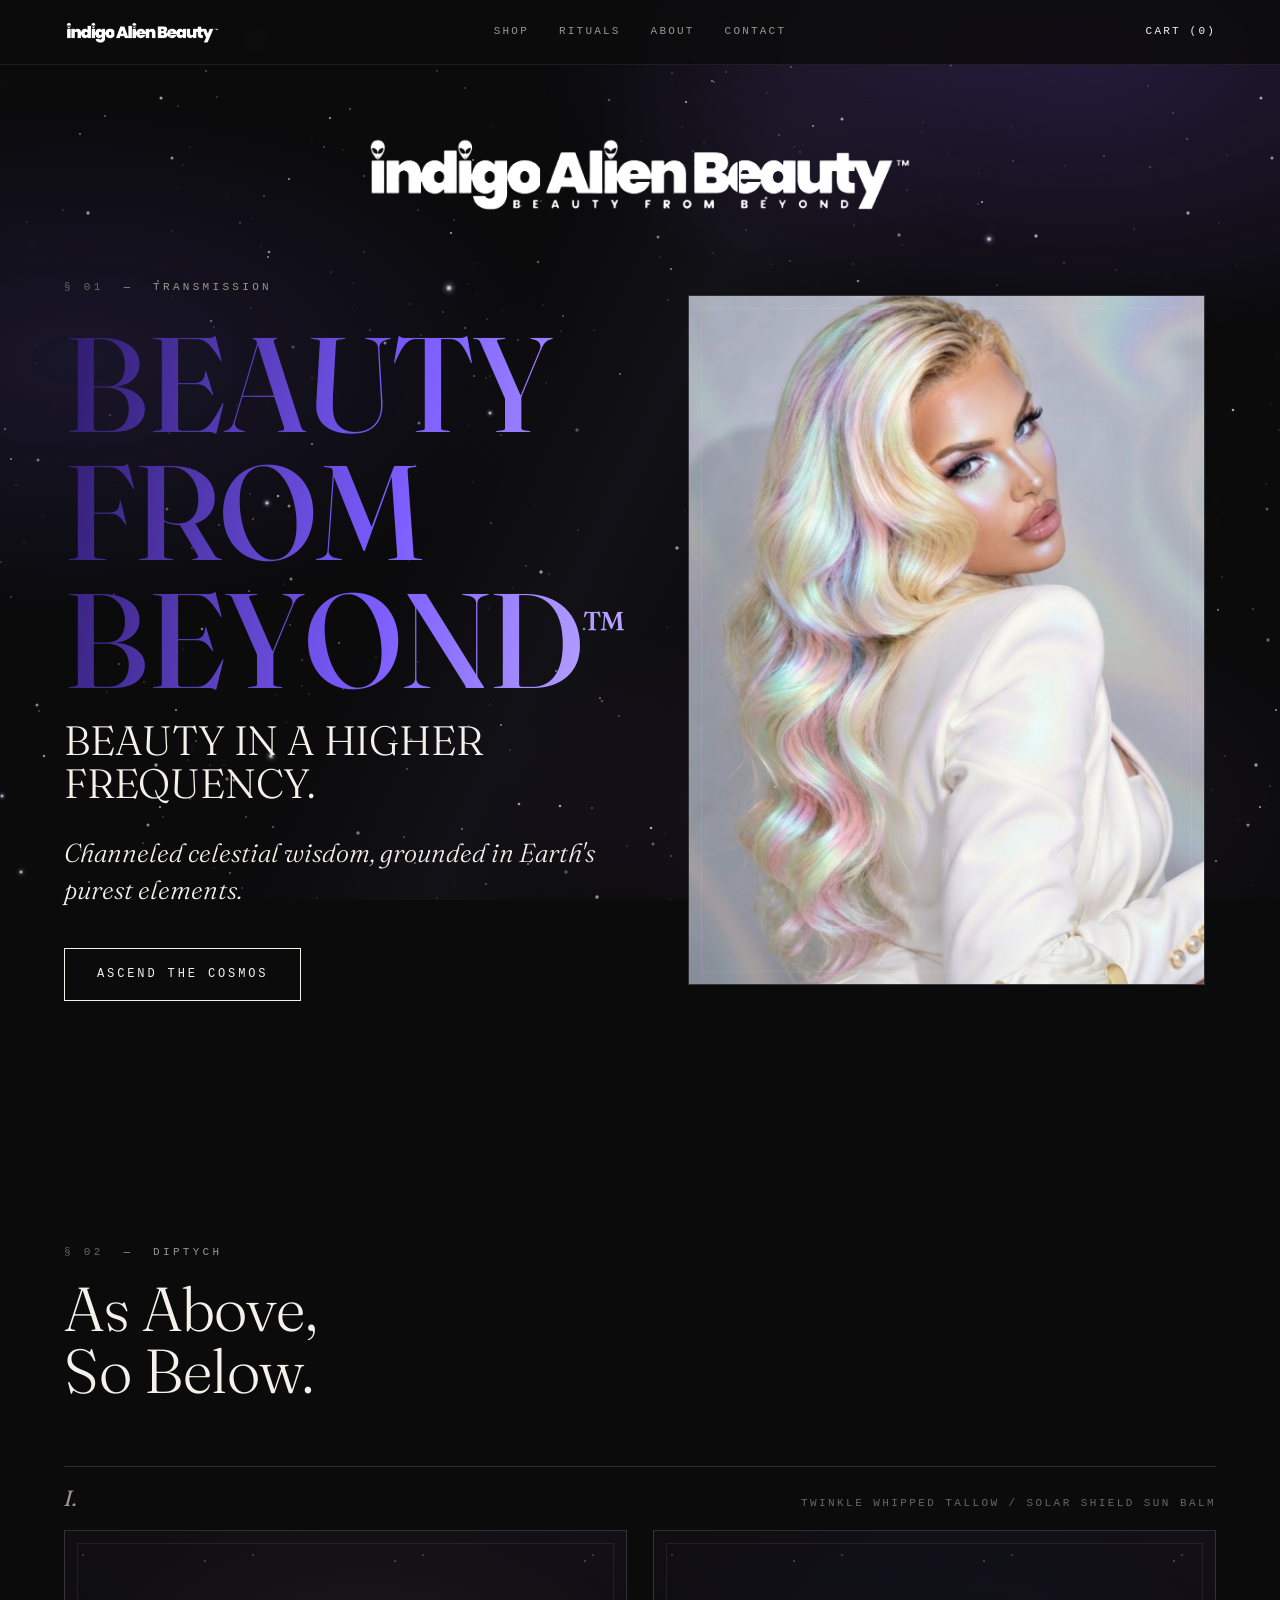
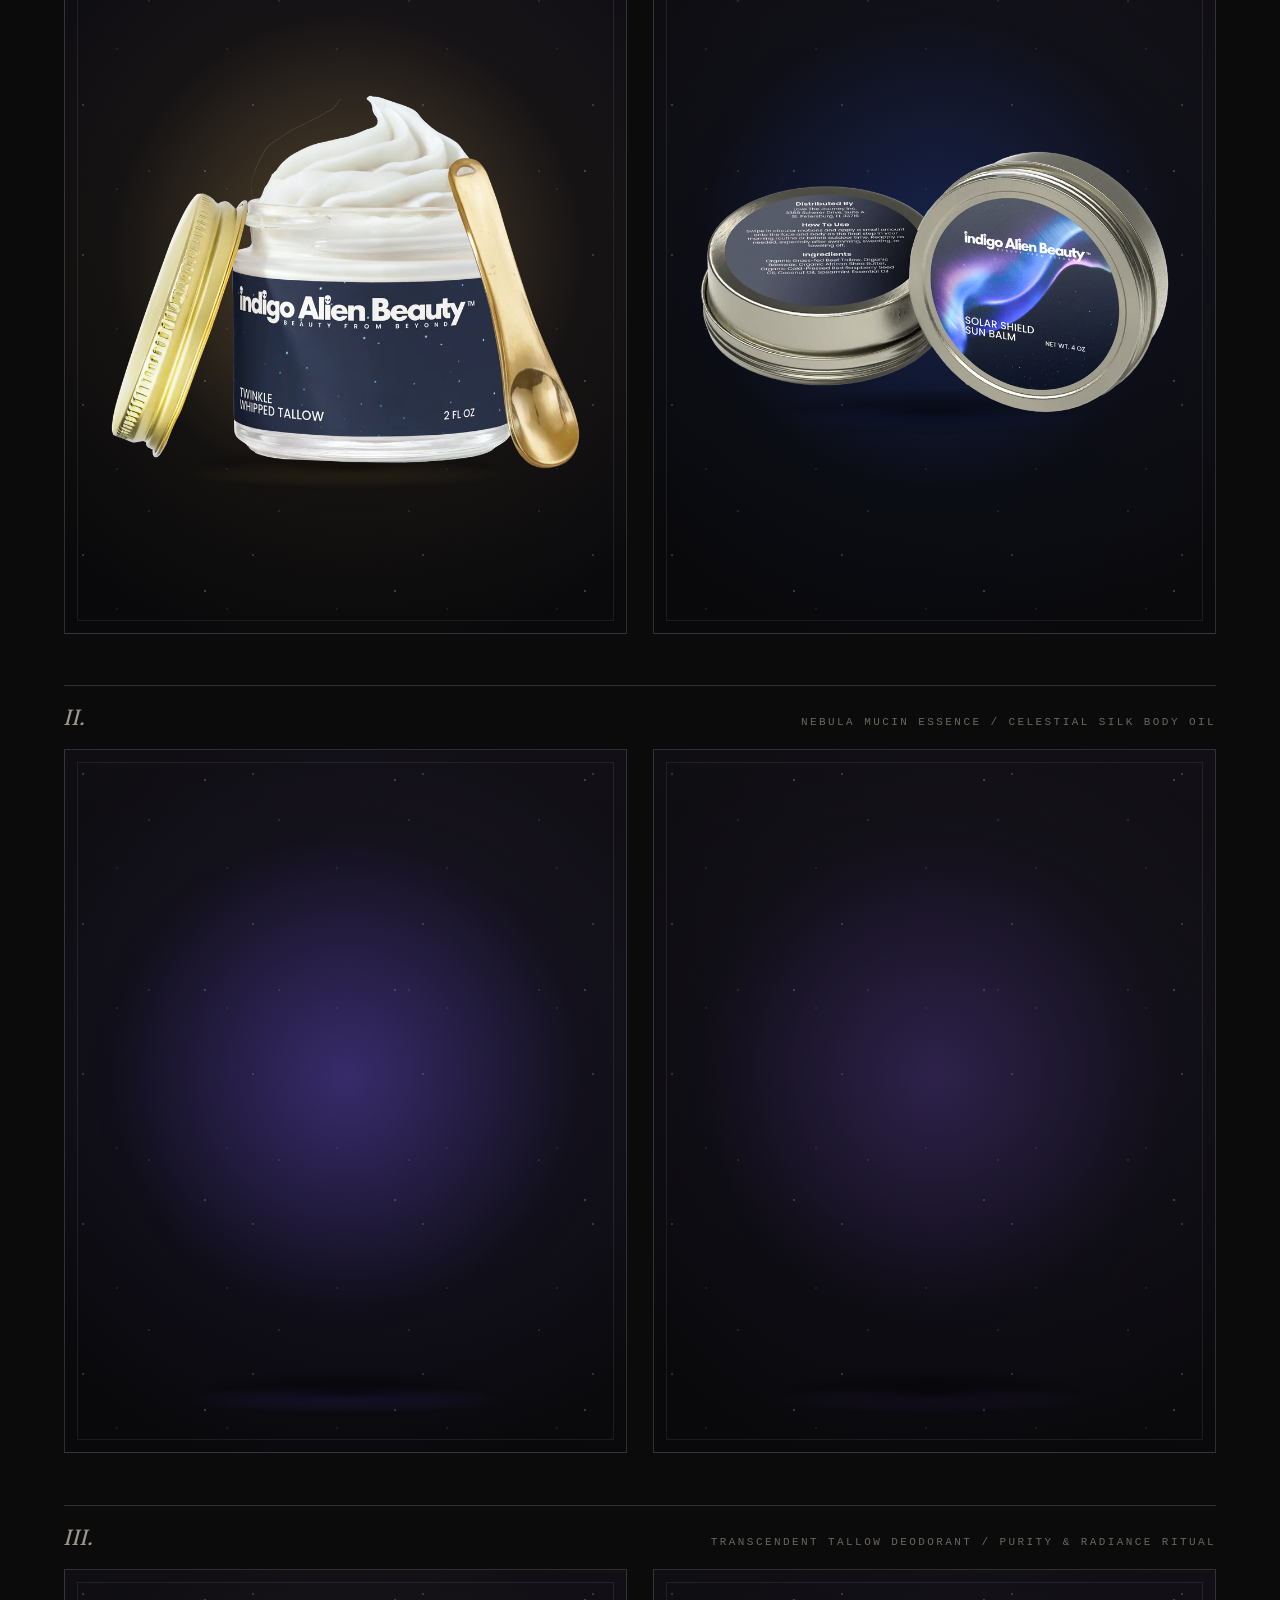
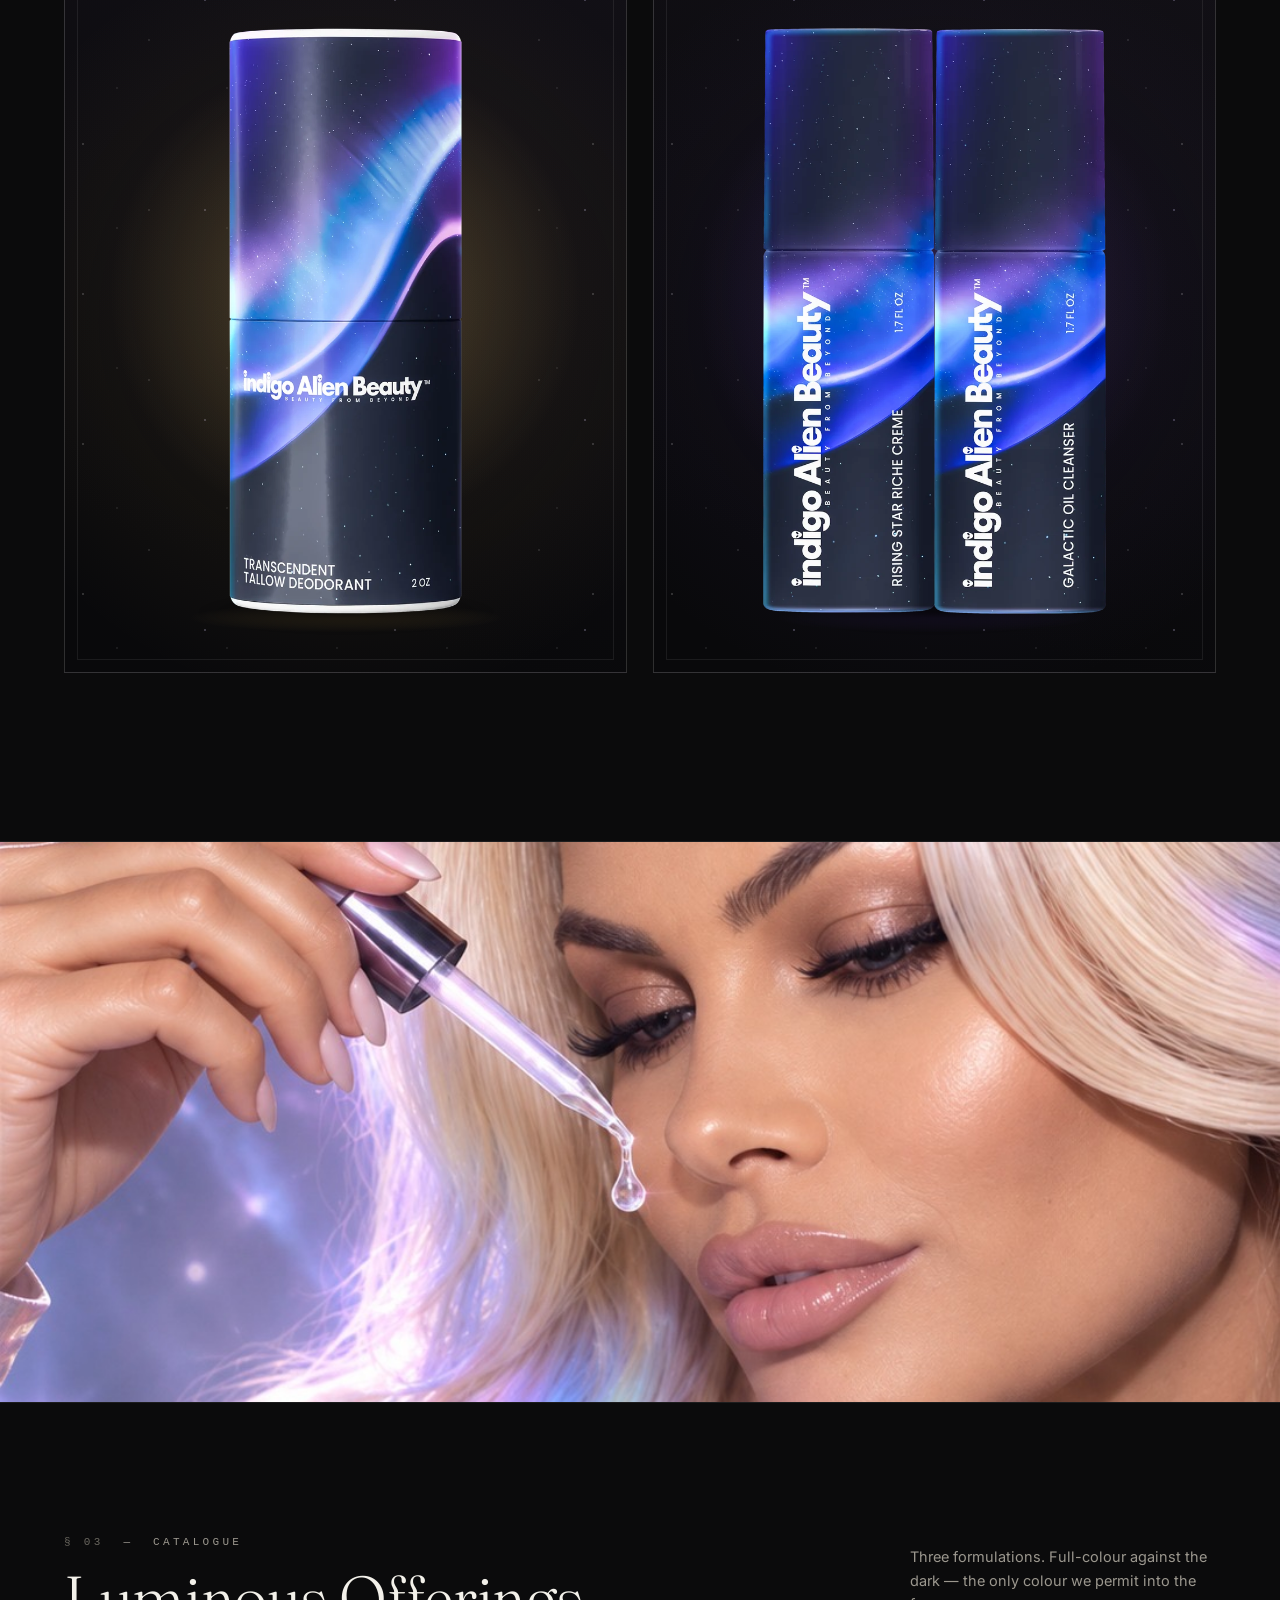
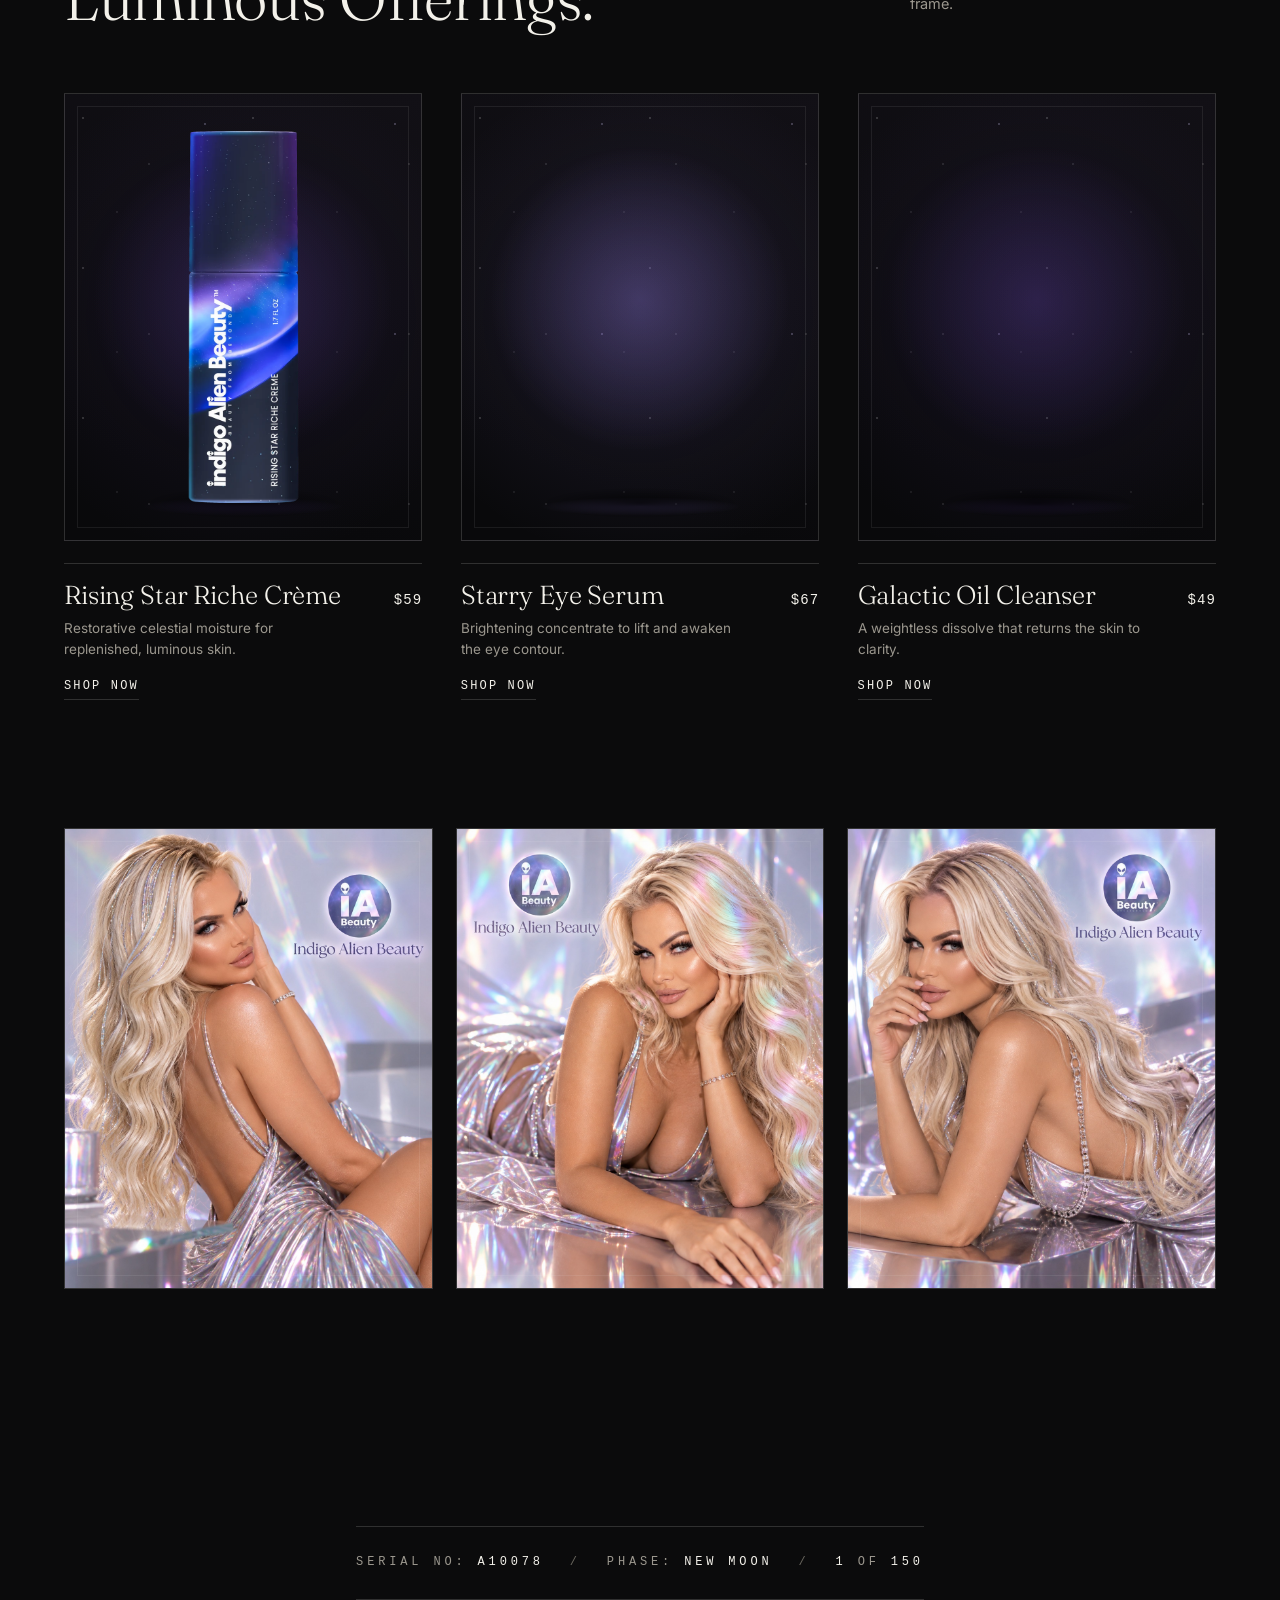
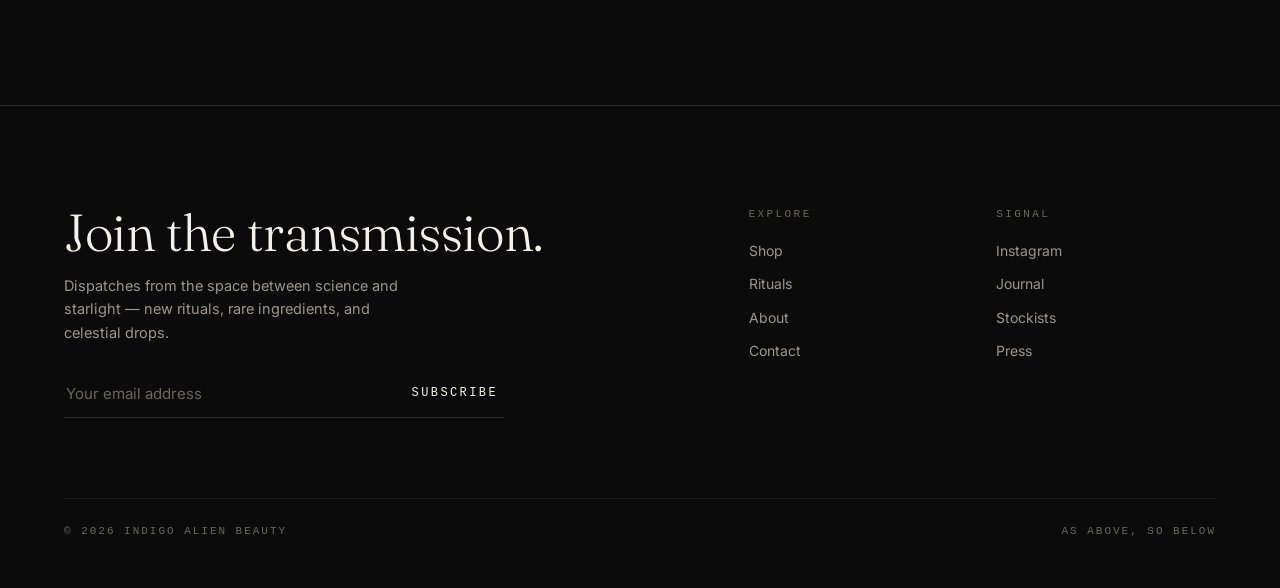
==== commit 3a1ba5bd: "v2: cosmic stage on the homepage product cards - The packshot stage rules now cover both product pag" ====
--- a/indigo-alien-v2/index.html
+++ b/indigo-alien-v2/index.html
@@ -8,7 +8,7 @@
 <link rel="preconnect" href="https://fonts.googleapis.com">
 <link rel="preconnect" href="https://fonts.gstatic.com" crossorigin>
 <link href="https://fonts.googleapis.com/css2?family=Fraunces:ital,opsz,wght@0,9..144,300;0,9..144,400;0,9..144,500;1,9..144,300;1,9..144,400&family=Inter:wght@400;500;600&display=swap" rel="stylesheet">
-<link rel="stylesheet" href="styles.css?v=20261028b">
+<link rel="stylesheet" href="styles.css?v=20261028e">
 <link rel="canonical" href="https://justingossman.github.io/indigo-alien-v2/">
 <meta name="theme-color" content="#0b0b0c">
 <link rel="icon" href="favicon.svg" type="image/svg+xml">
@@ -85,10 +85,10 @@
     <div>
       <div class="pair-head"><span class="pi">I.</span><span class="pl"><a href="products/twinkle-whipped-tallow.html">Twinkle Whipped Tallow</a> / <a href="products/solar-shield-sun-balm.html">Solar Shield Sun Balm</a></span></div>
       <div class="pair">
-        <div class="slot slot--studio slot--standin">
+        <div class="slot slot--studio slot--standin stage" style="--tone:201,164,92;--floor:76.5%">
           <a href="products/twinkle-whipped-tallow.html"><img class="slot-img" src="img/photos/shopify/product-tallow.webp" alt="Twinkle Whipped Tallow jar with gold lid and spoon" width="1000" height="1250" loading="lazy" decoding="async"></a>
         </div>
-        <div class="slot slot--studio slot--standin">
+        <div class="slot slot--studio slot--standin stage" style="--tone:38,72,176;--floor:68.5%">
           <a href="products/solar-shield-sun-balm.html"><img class="slot-img" src="img/photos/shopify/product-sunbalm.webp" alt="Two tins of Solar Shield Sun Balm" width="1000" height="1250" loading="lazy" decoding="async"></a>
         </div>
       </div>
@@ -98,10 +98,10 @@
     <div>
       <div class="pair-head"><span class="pi">II.</span><span class="pl"><a href="products/nebula-mucin-essence.html">Nebula Mucin Essence</a> / <a href="products/celestial-silk-after-shave-body-oil.html">Celestial Silk Body Oil</a></span></div>
       <div class="pair">
-        <div class="slot slot--studio slot--standin">
+        <div class="slot slot--studio slot--standin stage" style="--tone:123,92,255;--floor:91.5%">
           <a href="products/nebula-mucin-essence.html"><img class="slot-img" src="img/photos/shopify/product-mucin.webp" alt="Nebula Mucin Essence tube" width="1000" height="1250" loading="lazy" decoding="async"></a>
         </div>
-        <div class="slot slot--studio slot--standin">
+        <div class="slot slot--studio slot--standin stage" style="--tone:96,66,168;--floor:91.5%">
           <a href="products/celestial-silk-after-shave-body-oil.html"><img class="slot-img" src="img/photos/shopify/product-bodyoil.webp" alt="Celestial Silk After Shave Body Oil dropper bottle" width="1000" height="1250" loading="lazy" decoding="async"></a>
         </div>
       </div>
@@ -111,10 +111,10 @@
     <div>
       <div class="pair-head"><span class="pi">III.</span><span class="pl"><a href="products/transcendent-tallow-deodorant.html">Transcendent Tallow Deodorant</a> / <a href="products/the-purity-radiance-ritual.html">Purity &amp; Radiance Ritual</a></span></div>
       <div class="pair">
-        <div class="slot slot--studio slot--standin">
+        <div class="slot slot--studio slot--standin stage" style="--tone:201,164,92;--floor:91.5%">
           <a href="products/transcendent-tallow-deodorant.html"><img class="slot-img" src="img/photos/shopify/product-deodorant.webp" alt="Transcendent Tallow Deodorant tube" width="1000" height="1250" loading="lazy" decoding="async"></a>
         </div>
-        <div class="slot slot--studio slot--standin">
+        <div class="slot slot--studio slot--standin stage" style="--tone:96,66,168;--floor:91.5%">
           <a href="products/the-purity-radiance-ritual.html"><img class="slot-img" src="img/photos/shopify/product-set-purity-radiance.webp" alt="The Purity &amp; Radiance Ritual: Rising Star Riche Crème and Galactic Oil Cleanser" width="1000" height="1250" loading="lazy" decoding="async"></a>
         </div>
       </div>
@@ -139,7 +139,7 @@
 
   <div class="products">
     <article class="product">
-      <div class="slot slot--studio slot--standin">
+      <div class="slot slot--studio slot--standin stage" style="--tone:96,66,168;--floor:91.5%">
         <a href="products/rising-star-riche-creme.html"><img class="slot-img" src="img/photos/shopify/product-richecreme.webp" alt="Rising Star Riche Crème tube" width="1000" height="1250" loading="lazy" decoding="async"></a>
       </div>
       <div class="p-body">
@@ -153,7 +153,7 @@
     </article>
 
     <article class="product">
-      <div class="slot slot--studio slot--standin">
+      <div class="slot slot--studio slot--standin stage" style="--tone:150,128,236;--floor:91.5%">
         <a href="products/starry-eye-serum.html"><img class="slot-img" src="img/photos/shopify/product-eyeserum.webp" alt="Starry Eye Serum tube" width="1000" height="1250" loading="lazy" decoding="async"></a>
       </div>
       <div class="p-body">
@@ -167,7 +167,7 @@
     </article>
 
     <article class="product">
-      <div class="slot slot--studio slot--standin">
+      <div class="slot slot--studio slot--standin stage" style="--tone:96,66,168;--floor:91.5%">
         <a href="products/galactic-oil-cleanser.html"><img class="slot-img" src="img/photos/shopify/product-cleanser.webp" alt="Galactic Oil Cleanser tube" width="1000" height="1250" loading="lazy" decoding="async"></a>
       </div>
       <div class="p-body">
--- a/indigo-alien-v2/styles.css
+++ b/indigo-alien-v2/styles.css
@@ -400,6 +400,7 @@
 .contact-info dt{ font-family:var(--mono); font-size:11px; letter-spacing:0.20em;
   text-transform:uppercase; color:var(--faint); margin-top:26px; }
 .contact-info dd{ margin:8px 0 0; font-family:var(--serif); font-size:20px; color:var(--ink); }
+.contact-grid .slot{ aspect-ratio:4/5; }   /* the frame has no text inside to give it height */
 @media (max-width:800px){ .contact-grid{ grid-template-columns:1fr; } }
 
 /* ============================================================================
@@ -637,3 +638,46 @@
 .pdp-ingr{ margin-top:36px; }
 .pdp-ingr p{ font-size:13px; line-height:1.75; color:var(--faint); max-width:70ch; margin:12px 0 0; }
 .pdp-more .pdp-ingr:first-child{ margin-top:0; }
+
+/* ============================================================================
+   PACKSHOT COSMIC STAGE — product pages (.pdp-shot) and homepage cards (.stage)
+   The packshots are transparent WebPs, so no blend mode: the stage paints
+   behind them. Each page sets two custom properties on .pdp-shot:
+     --tone   r,g,b of the product's glow (gold / violet / deep blue / indigo)
+     --floor  how far down the frame the product's base sits, for the shadow
+   ============================================================================ */
+.slot.pdp-shot, .slot.stage{
+  --tone:96,66,168; --floor:91.5%;
+  background:
+    /* nebula glow behind the product */
+    radial-gradient(42% 34% at 50% 46%, rgba(var(--tone),0.30), rgba(var(--tone),0) 100%),
+    radial-gradient(70% 55% at 50% 50%, rgba(var(--tone),0.12), rgba(var(--tone),0) 100%),
+    /* star field: three offset tiles of single-pixel points */
+    radial-gradient(1px 1px at 18px 24px, rgba(255,255,255,0.55), transparent),
+    radial-gradient(1px 1px at 84px 70px, rgba(255,255,255,0.35), transparent),
+    radial-gradient(1.5px 1.5px at 140px 30px, rgba(220,210,255,0.45), transparent),
+    radial-gradient(1px 1px at 52px 118px, rgba(255,255,255,0.25), transparent),
+    linear-gradient(200deg,#121016 0%,#09090b 82%);
+  background-size:auto,auto,170px 150px,130px 170px,190px 210px,110px 140px,auto;
+}
+/* soft contact shadow + faint tinted reflection on the "floor" under the product */
+.slot.pdp-shot::before, .slot.stage::before{
+  content:""; position:absolute; z-index:0; pointer-events:none;
+  left:50%; top:var(--floor); width:56%; height:7%;
+  transform:translate(-50%,-50%);
+  background:
+    radial-gradient(50% 50% at 50% 50%, rgba(0,0,0,0.65), rgba(0,0,0,0) 100%),
+    radial-gradient(50% 30% at 50% 62%, rgba(var(--tone),0.22), rgba(var(--tone),0) 100%);
+}
+.pdp-shot .slot-img, .stage .slot-img{
+  transition:filter .6s ease, transform .6s ease;
+  filter:drop-shadow(0 0 0 rgba(var(--tone),0));
+}
+.pdp-shot:hover .slot-img, .stage:hover .slot-img, .stage:focus-within .slot-img{
+  filter:drop-shadow(0 0 22px rgba(var(--tone),0.38)) brightness(1.04);
+  transform:translateY(-0.8%);
+}
+@media (prefers-reduced-motion:reduce){
+  .pdp-shot .slot-img, .stage .slot-img{ transition:none; }
+  .pdp-shot:hover .slot-img, .stage:hover .slot-img, .stage:focus-within .slot-img{ transform:none; }
+}
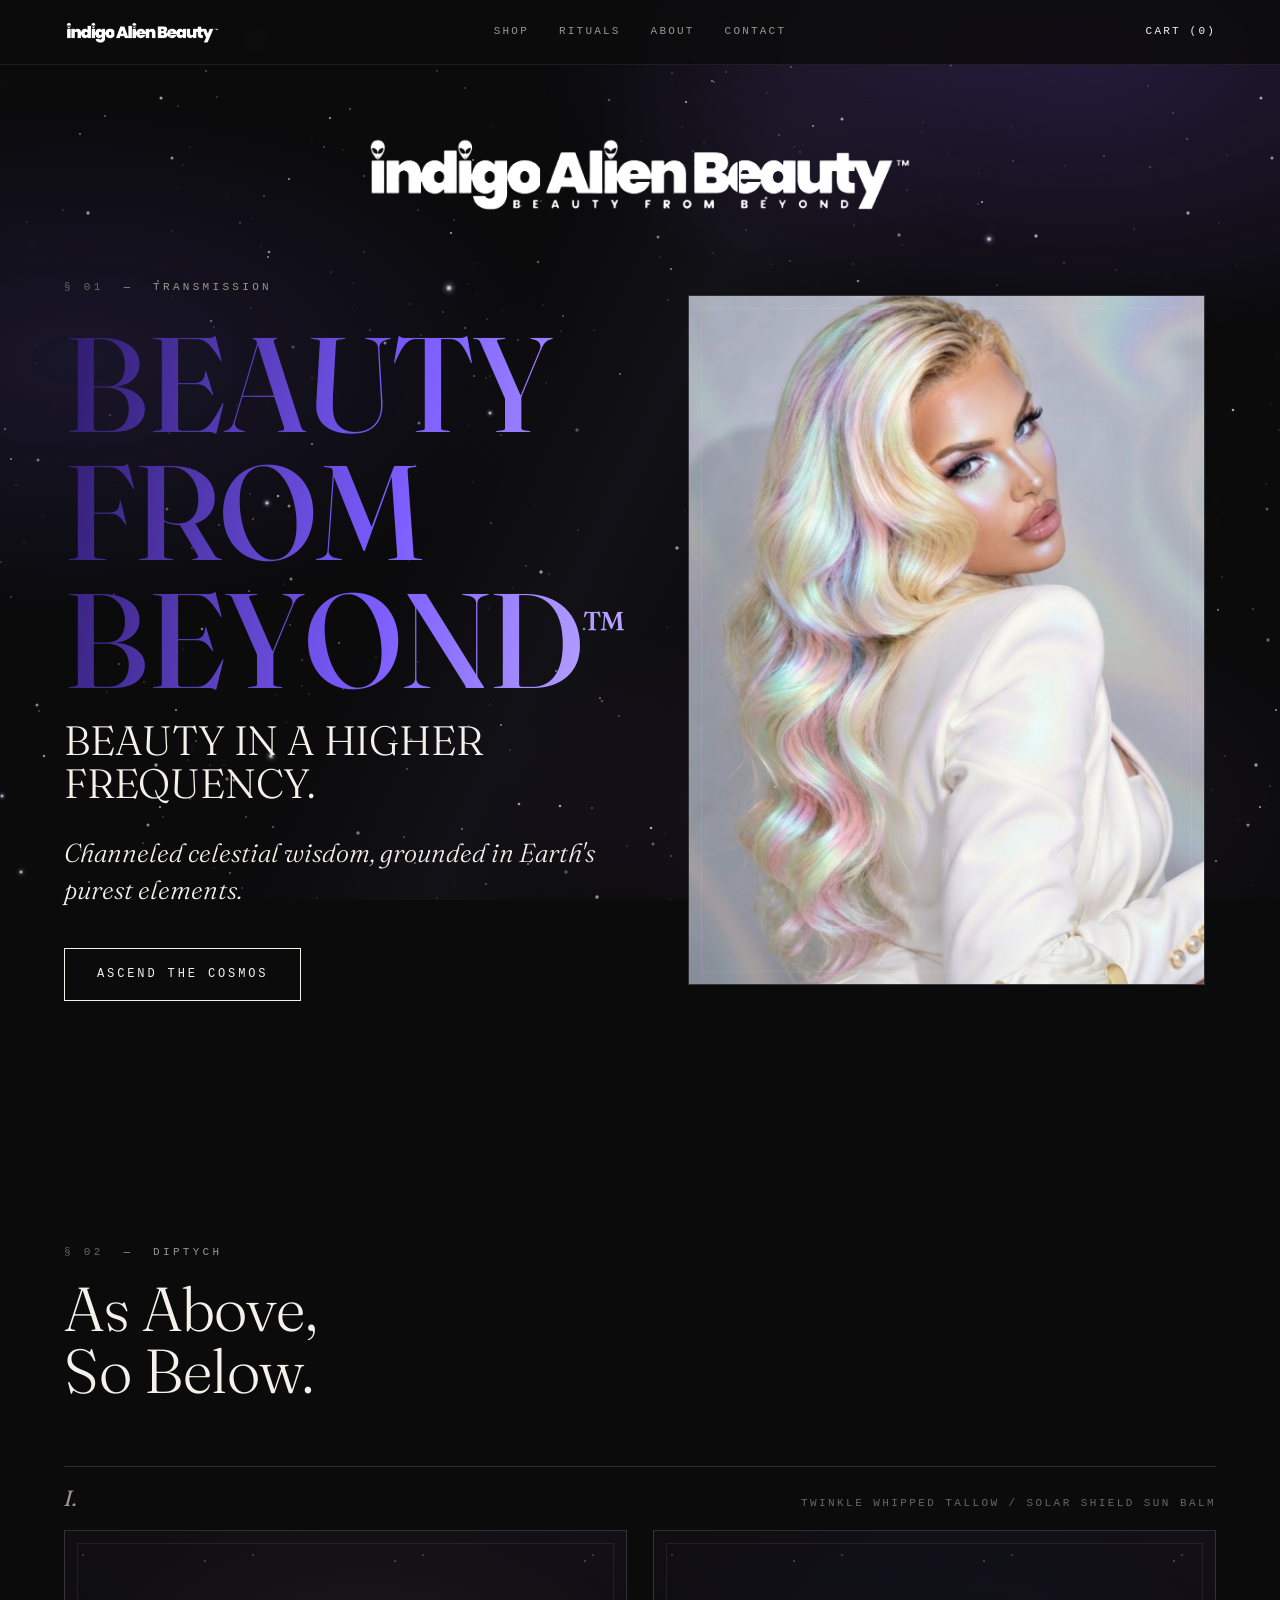
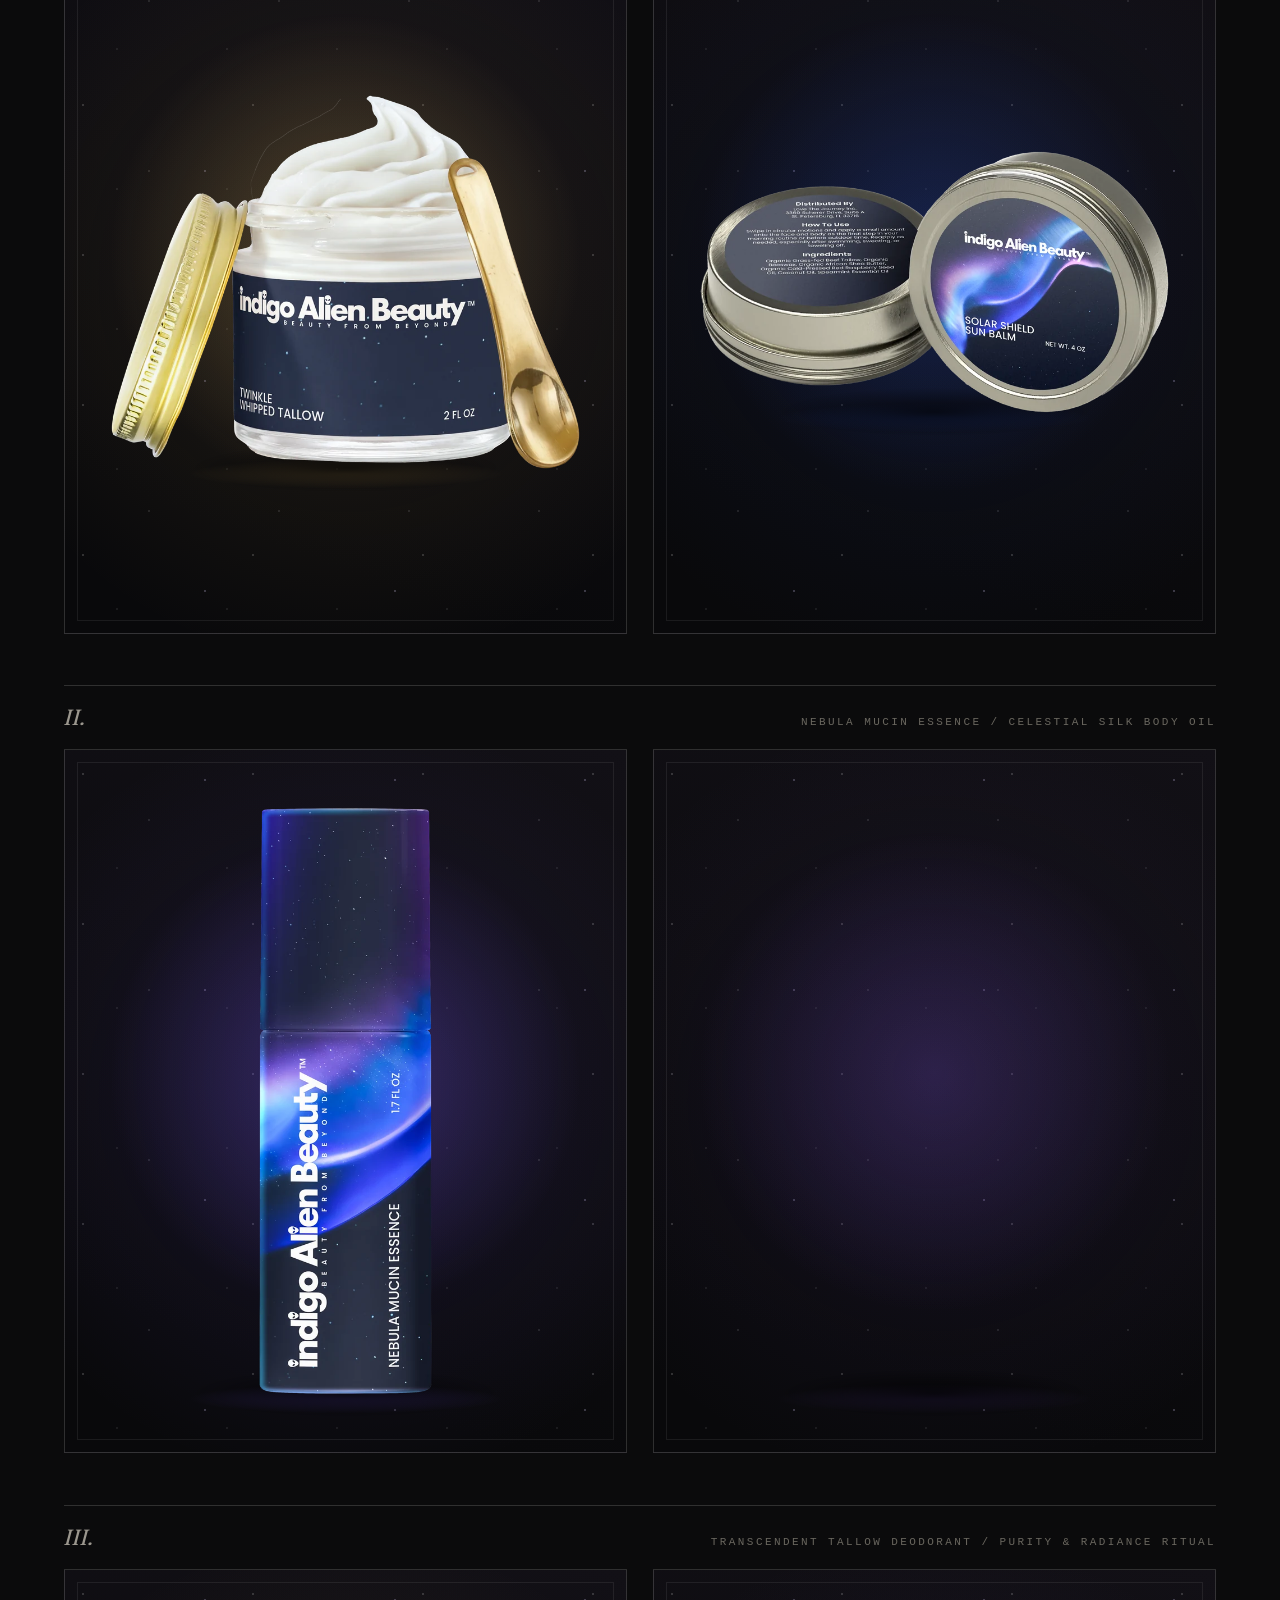
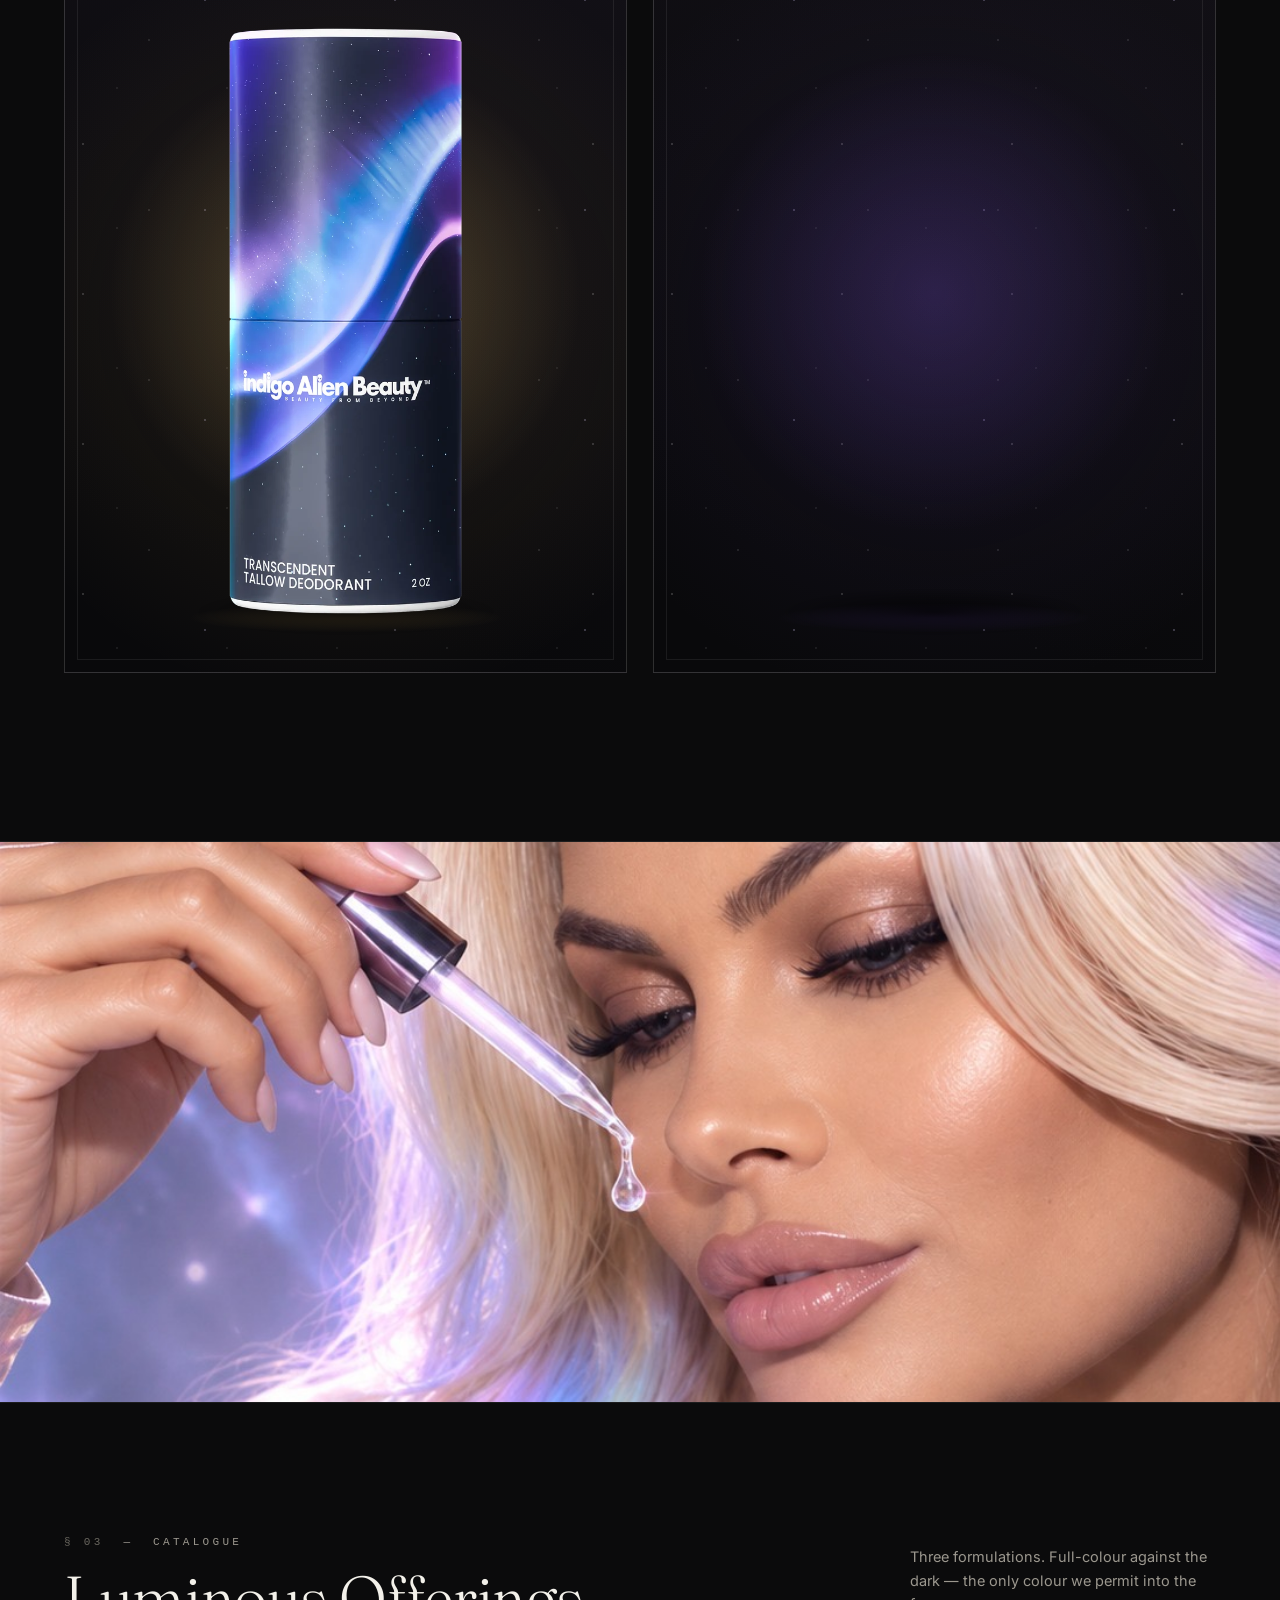
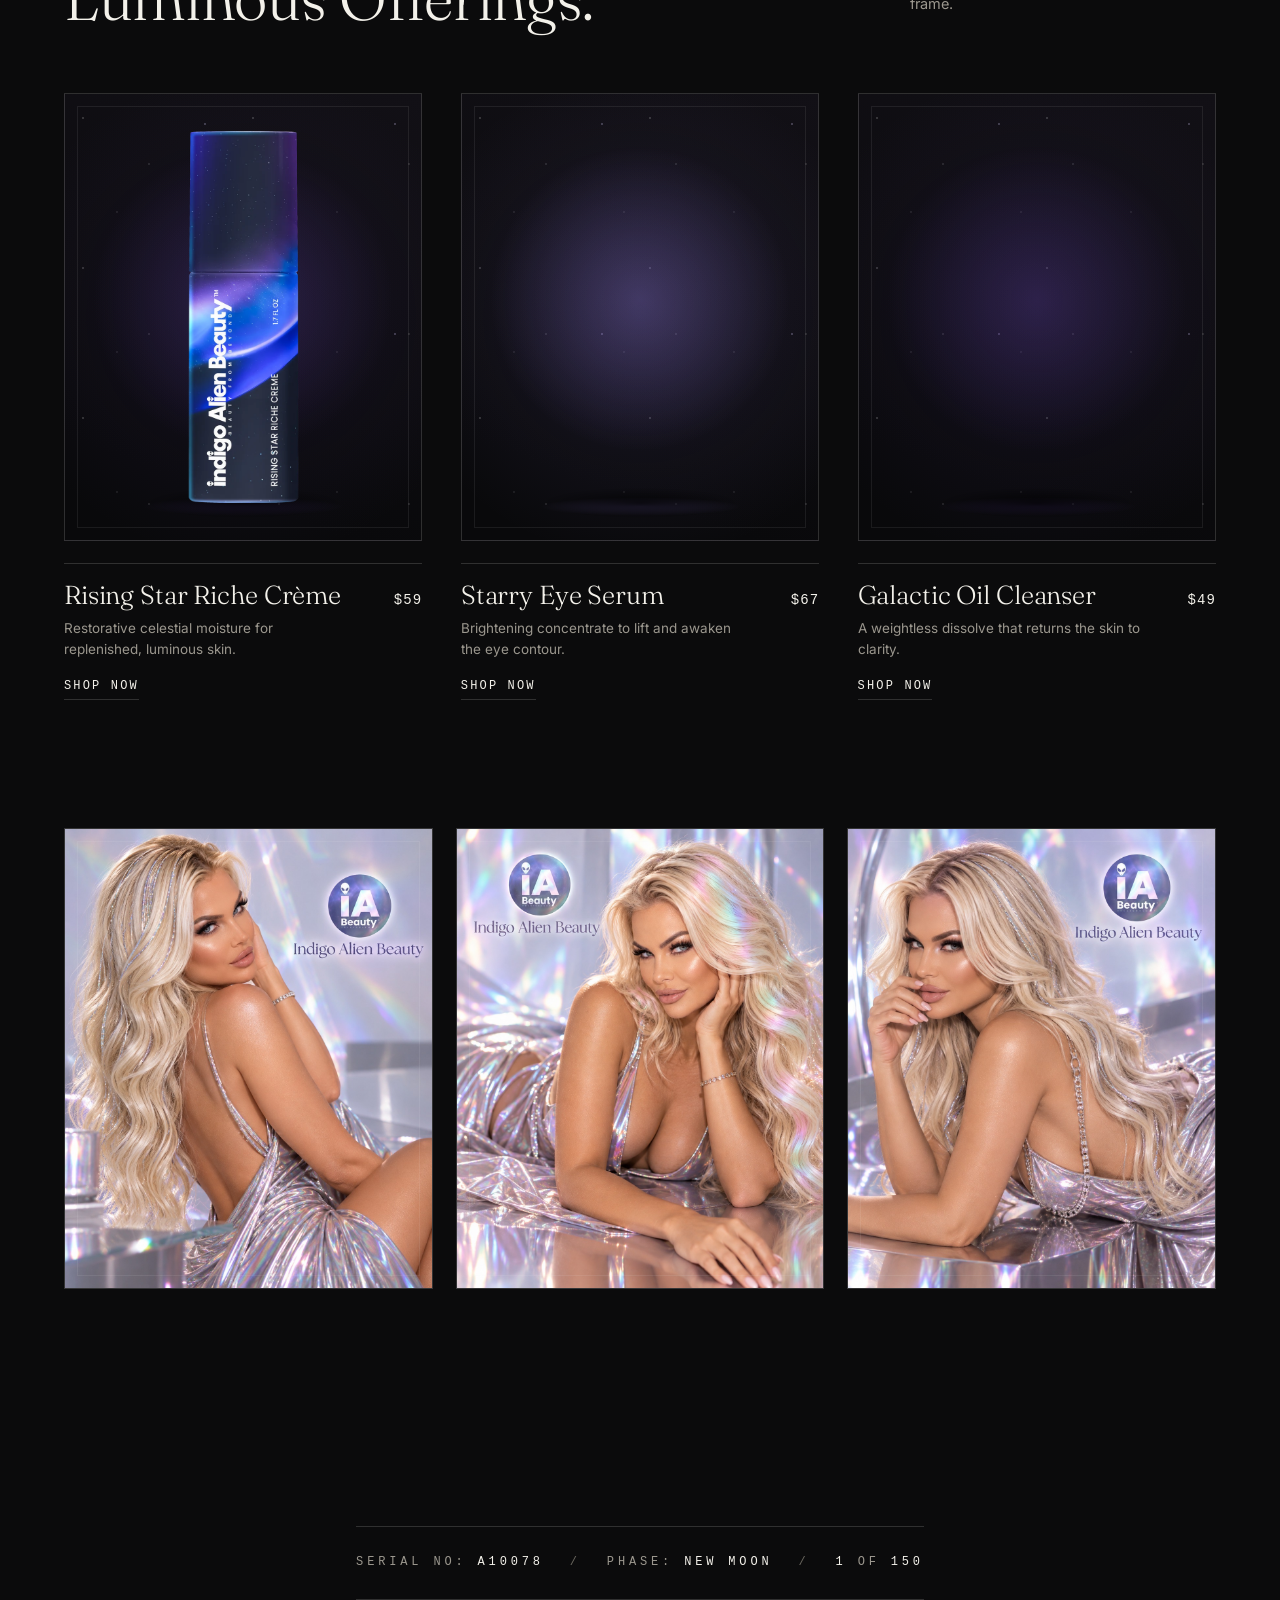
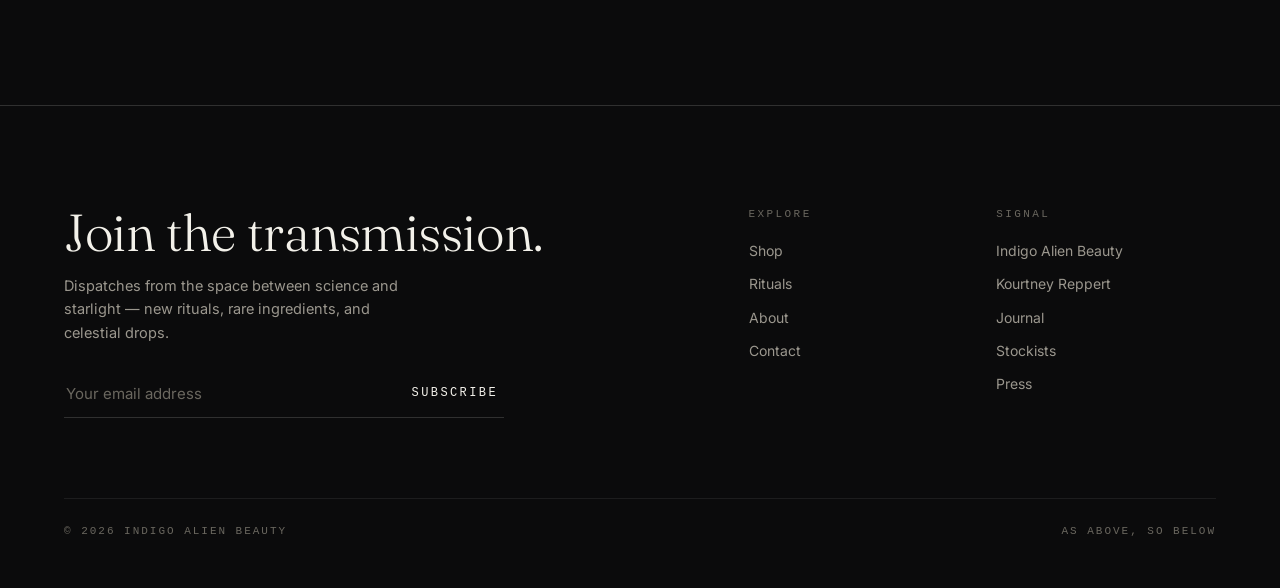
==== commit dda2caf1: "footer: link Indigo Alien Beauty + Kourtney Reppert Instagram Co-Authored-By: Claude Opus 5.5 <norep" ====
--- a/indigo-alien-v2/index.html
+++ b/indigo-alien-v2/index.html
@@ -8,7 +8,7 @@
 <link rel="preconnect" href="https://fonts.googleapis.com">
 <link rel="preconnect" href="https://fonts.gstatic.com" crossorigin>
 <link href="https://fonts.googleapis.com/css2?family=Fraunces:ital,opsz,wght@0,9..144,300;0,9..144,400;0,9..144,500;1,9..144,300;1,9..144,400&family=Inter:wght@400;500;600&display=swap" rel="stylesheet">
-<link rel="stylesheet" href="styles.css?v=20261028e">
+<link rel="stylesheet" href="styles.css?v=20261028f">
 <link rel="canonical" href="https://justingossman.github.io/indigo-alien-v2/">
 <meta name="theme-color" content="#0b0b0c">
 <link rel="icon" href="favicon.svg" type="image/svg+xml">
@@ -242,7 +242,8 @@
         </div>
         <div class="foot-col">
           <h4>Signal</h4>
-          <a href="#">Instagram</a>
+          <a href="https://www.instagram.com/indigoalienbeauty/" target="_blank" rel="noopener" aria-label="Indigo Alien Beauty on Instagram">Indigo Alien Beauty</a>
+          <a href="https://www.instagram.com/kourtneyreppert/" target="_blank" rel="noopener" aria-label="Kourtney Reppert on Instagram">Kourtney Reppert</a>
           <a href="#">Journal</a>
           <a href="contact.html">Stockists</a>
           <a href="contact.html">Press</a>
